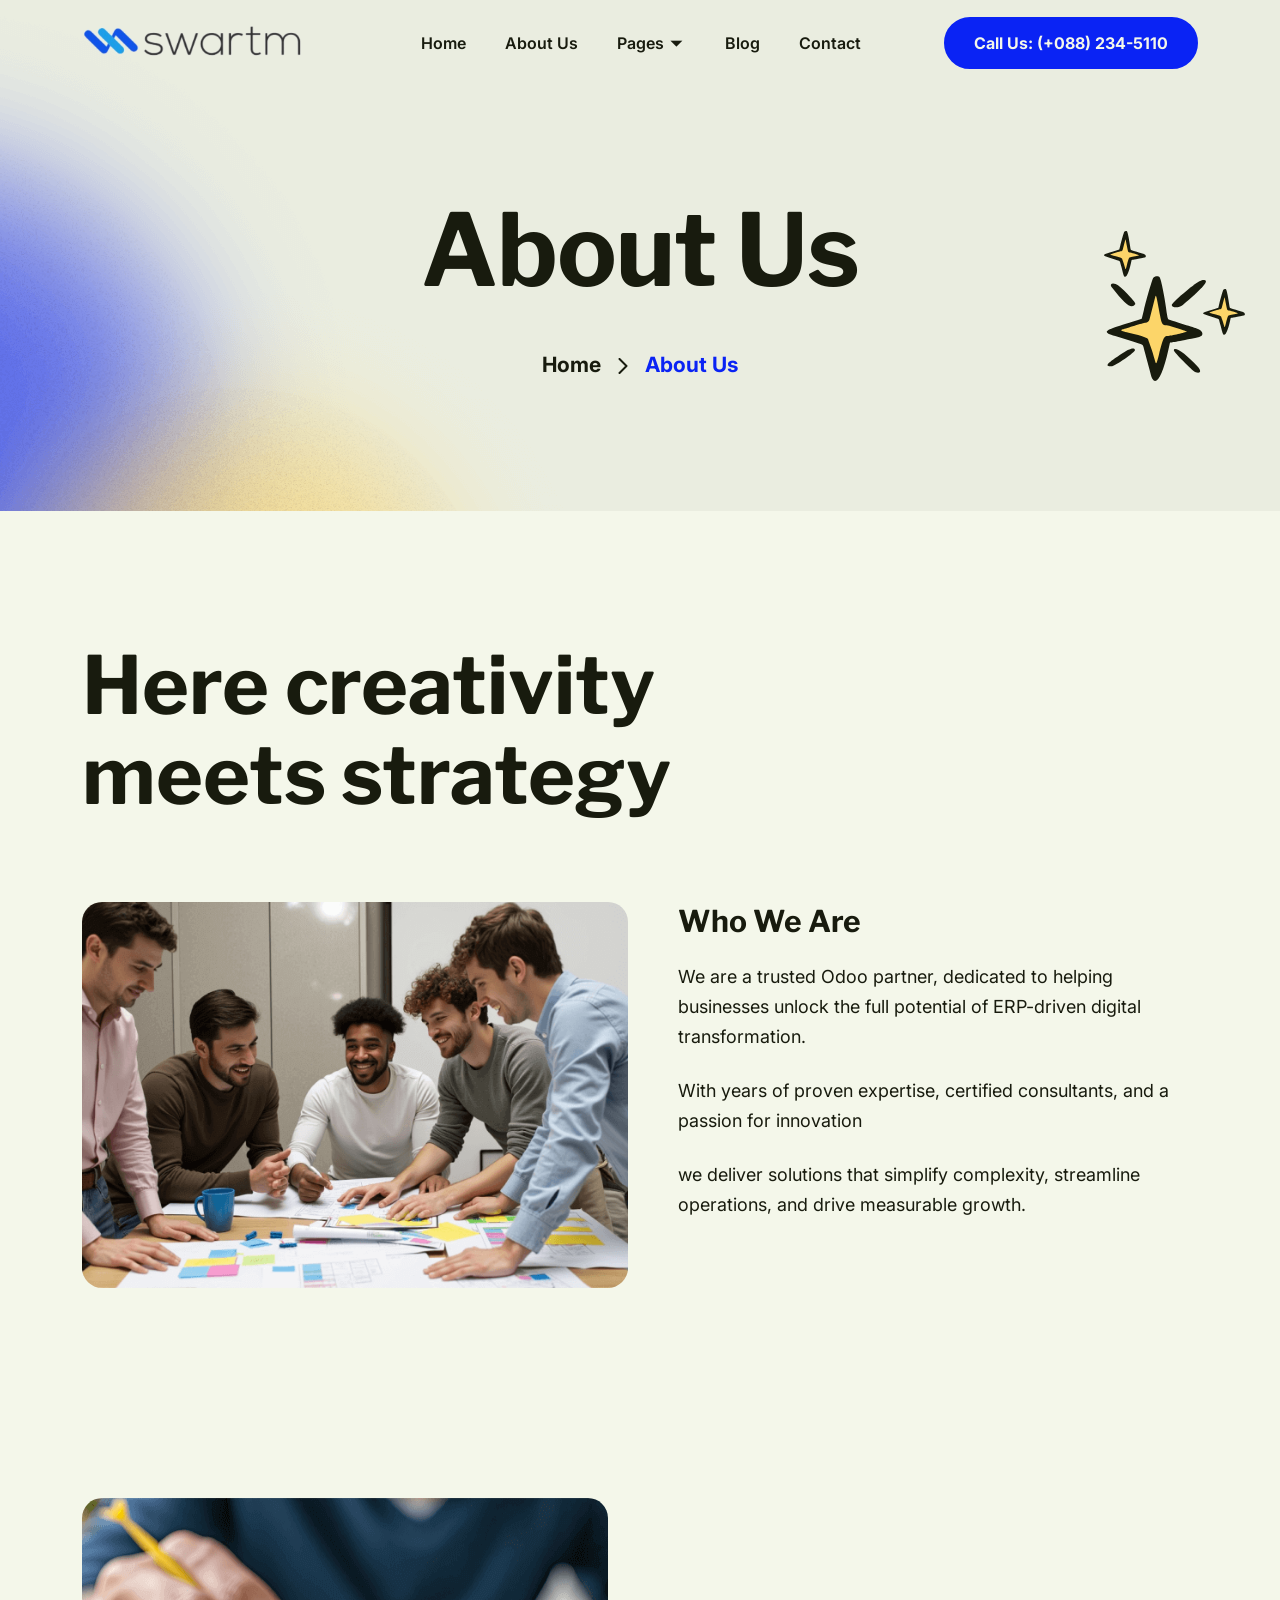
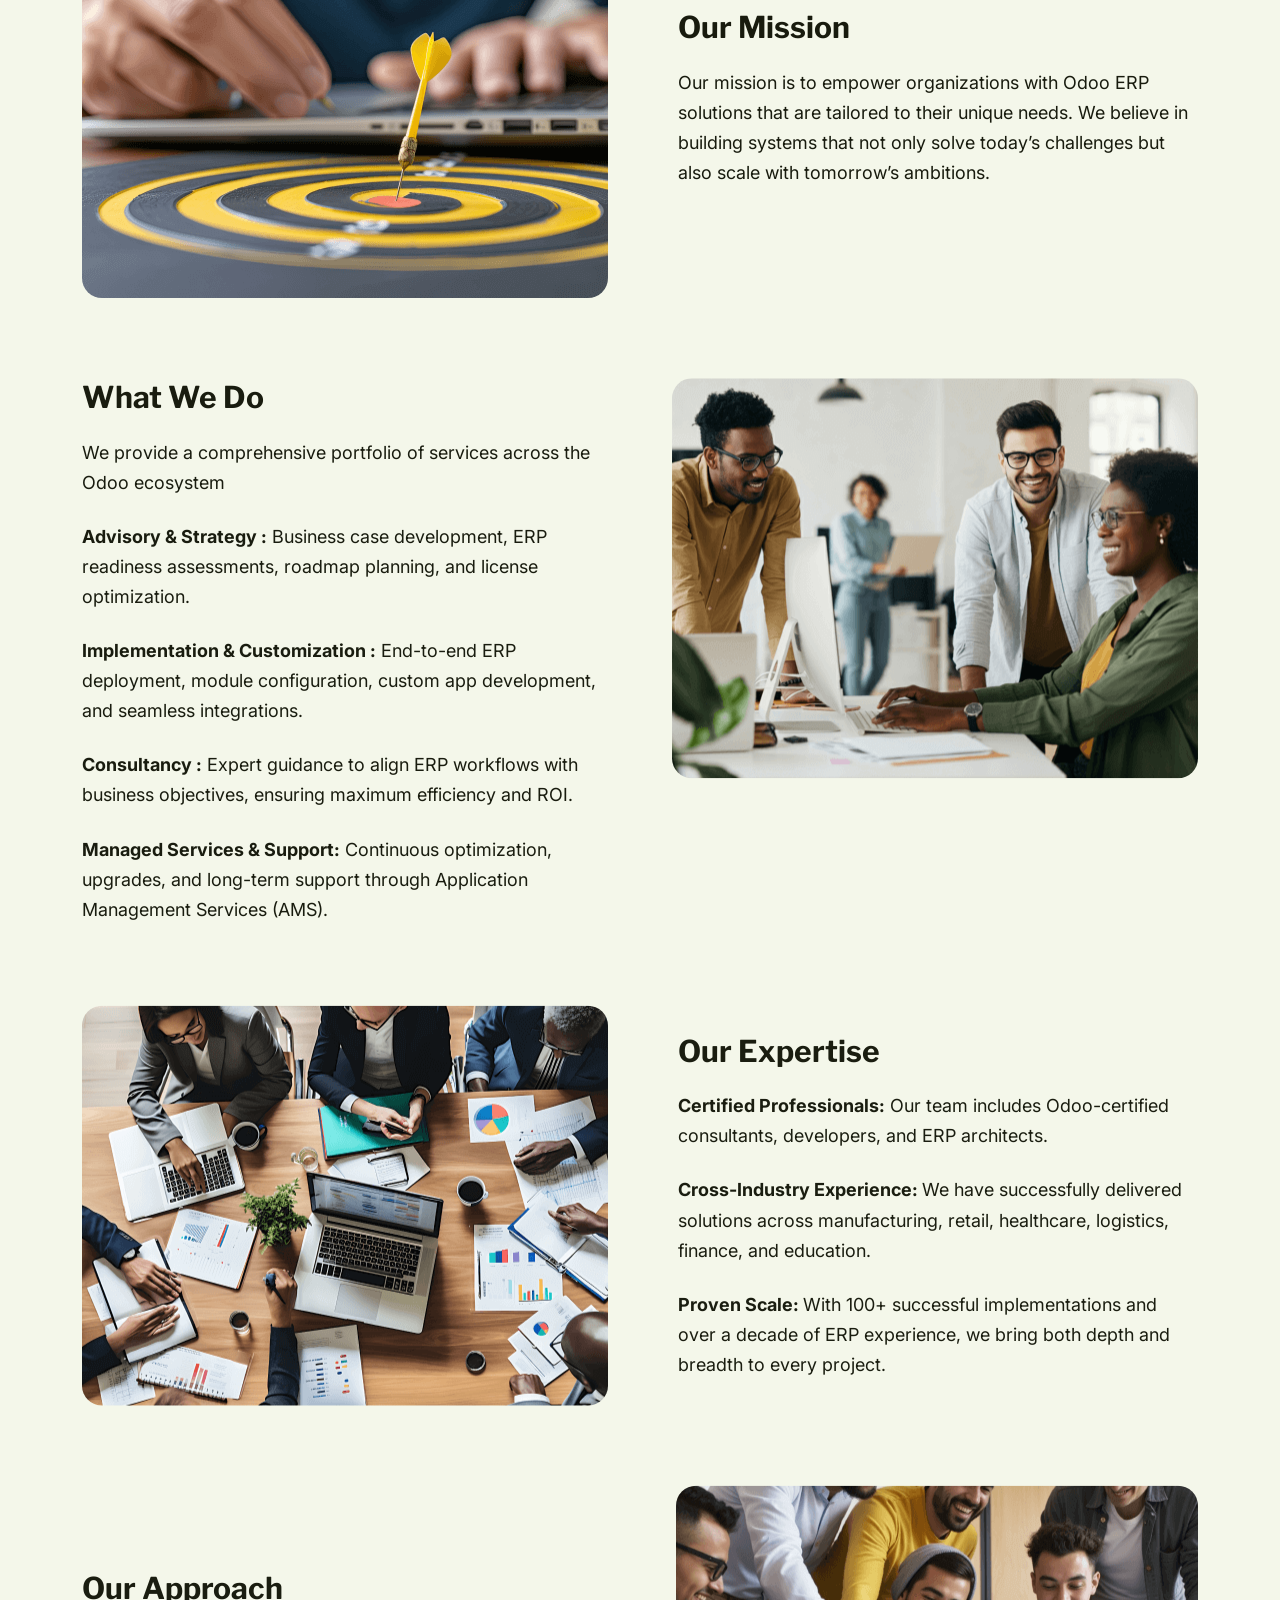
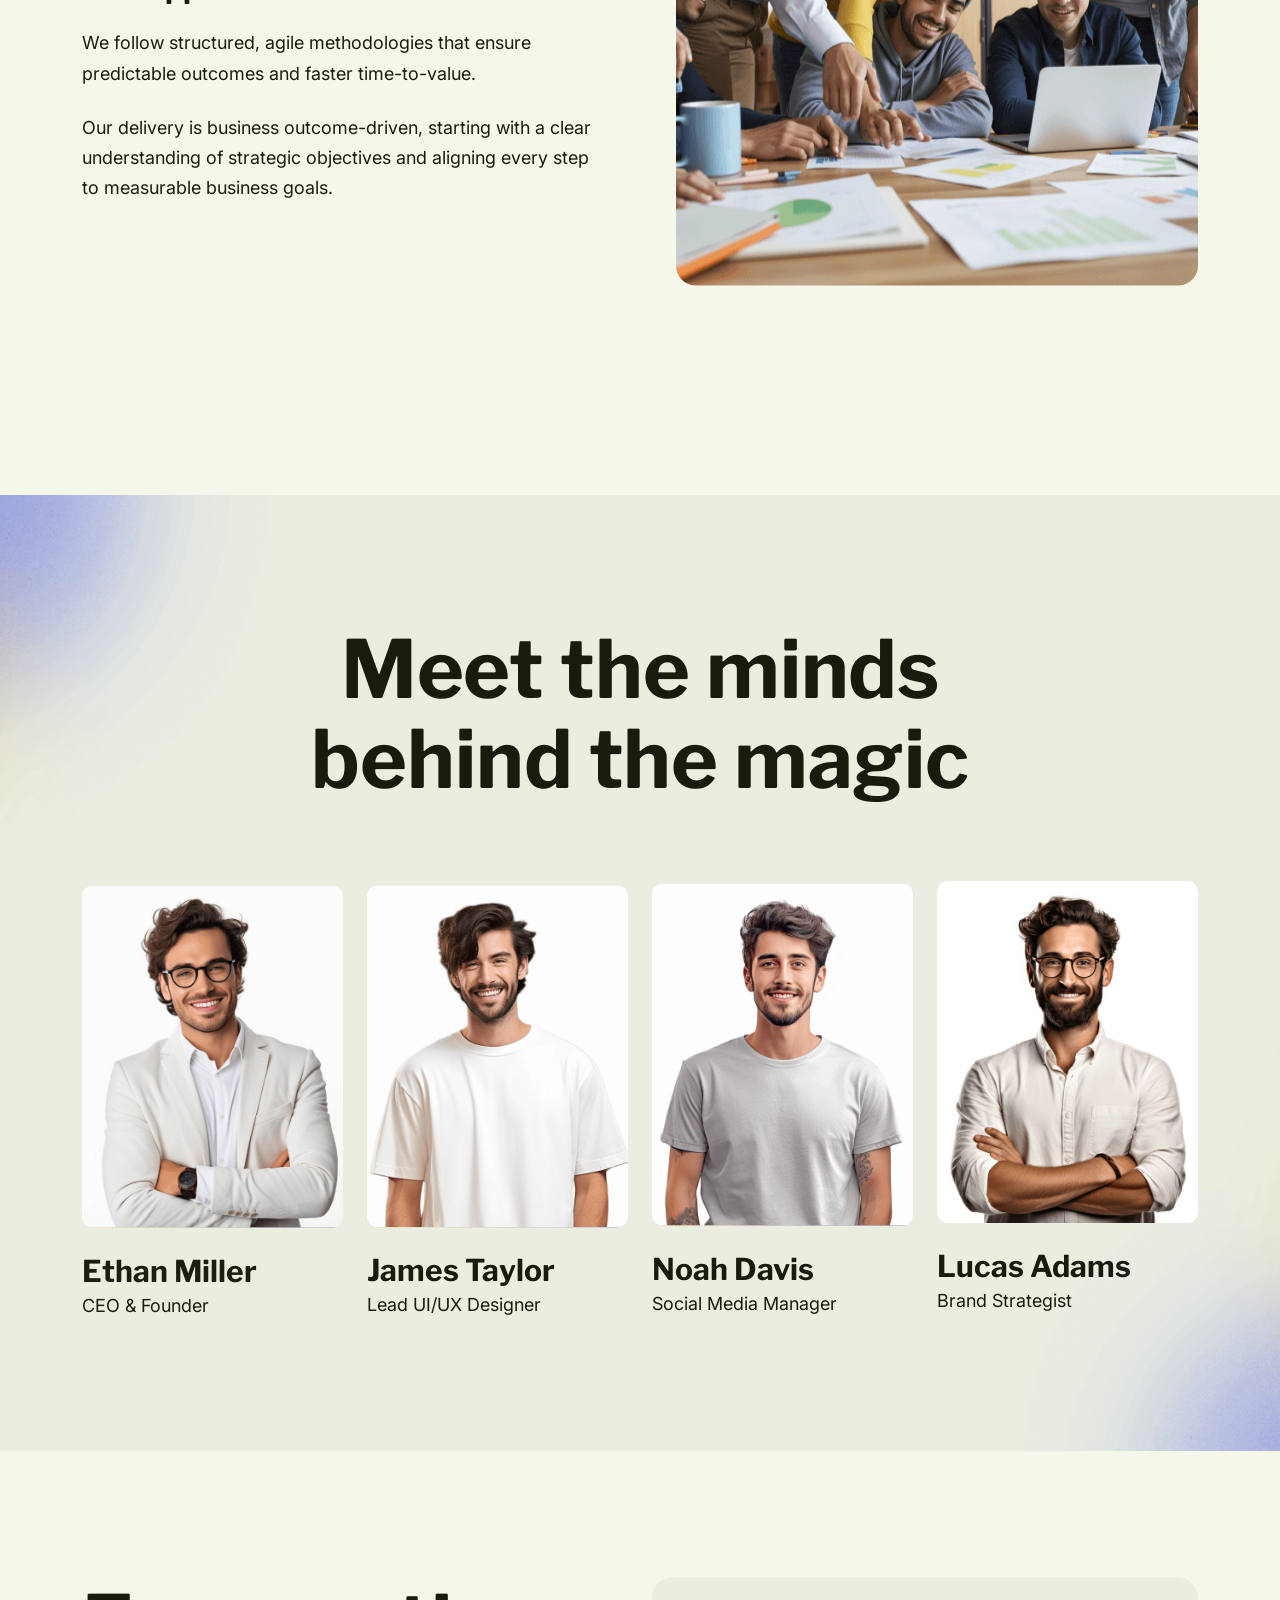
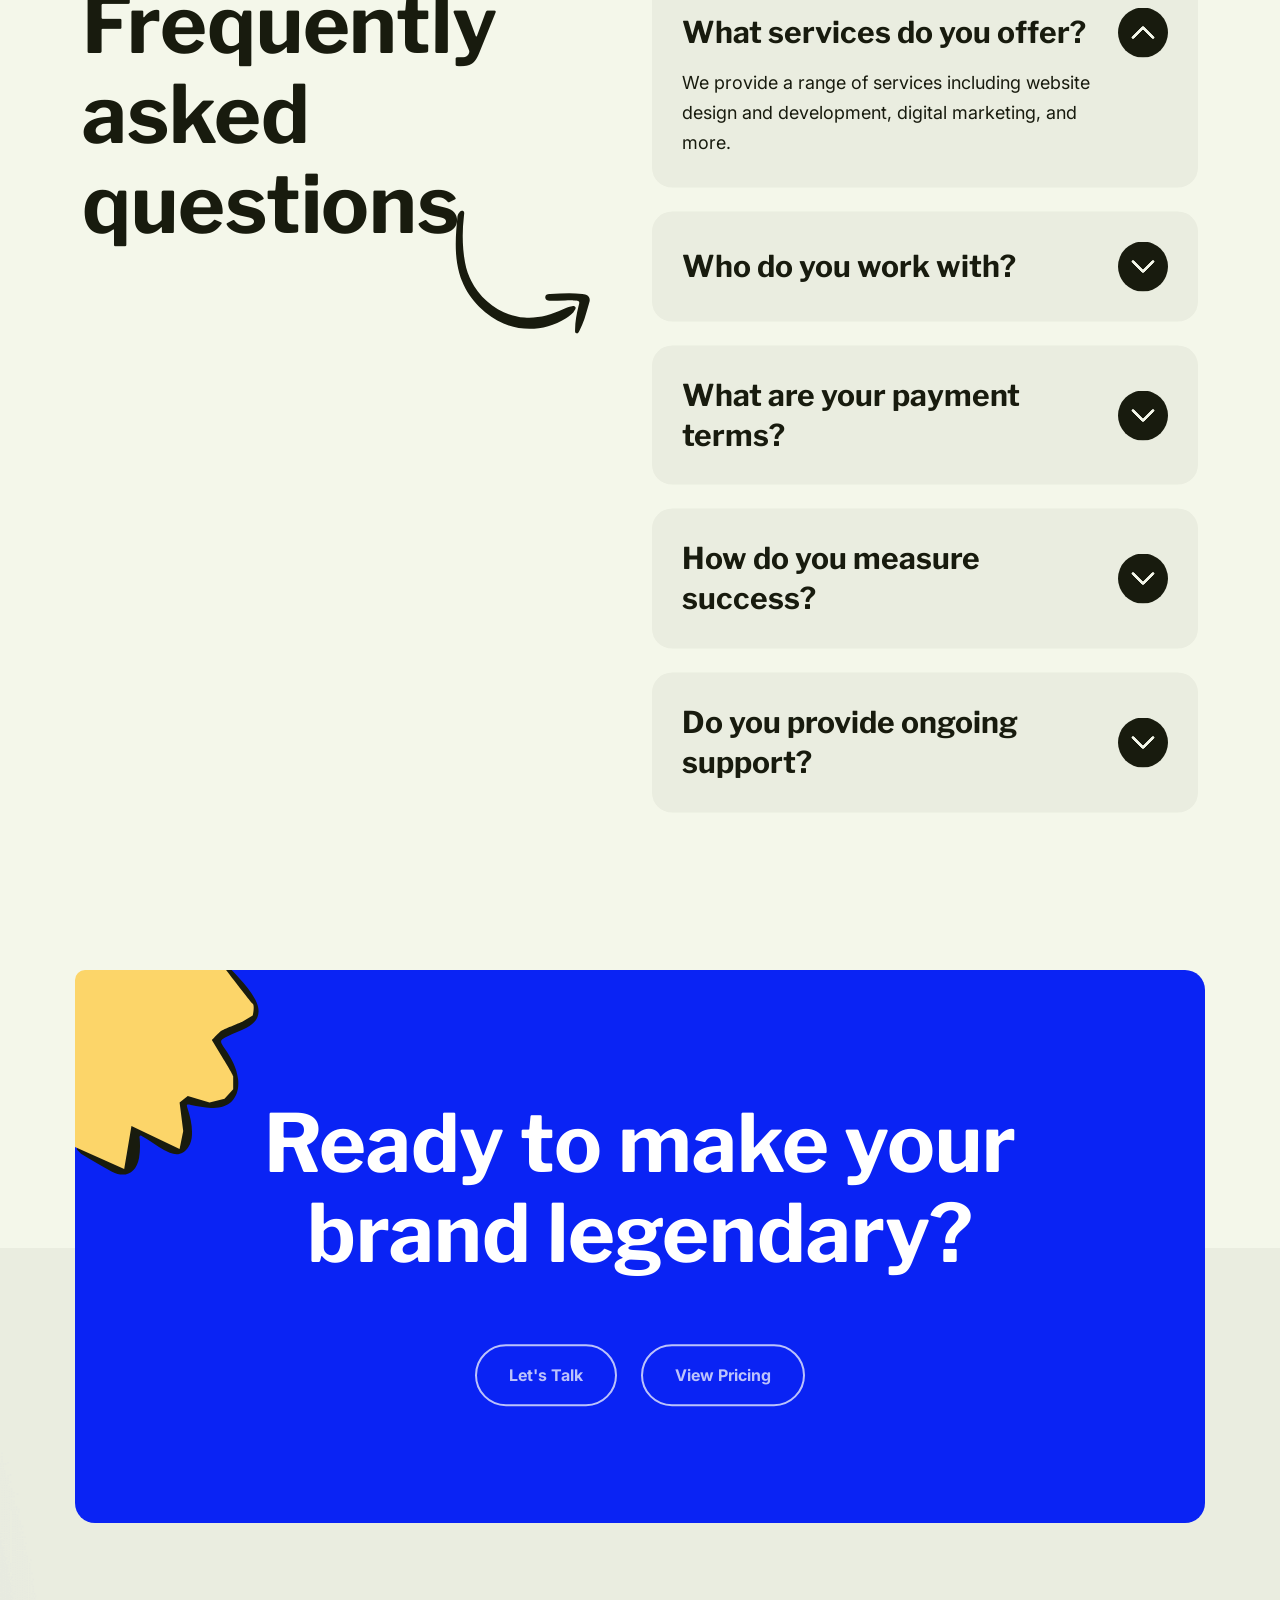
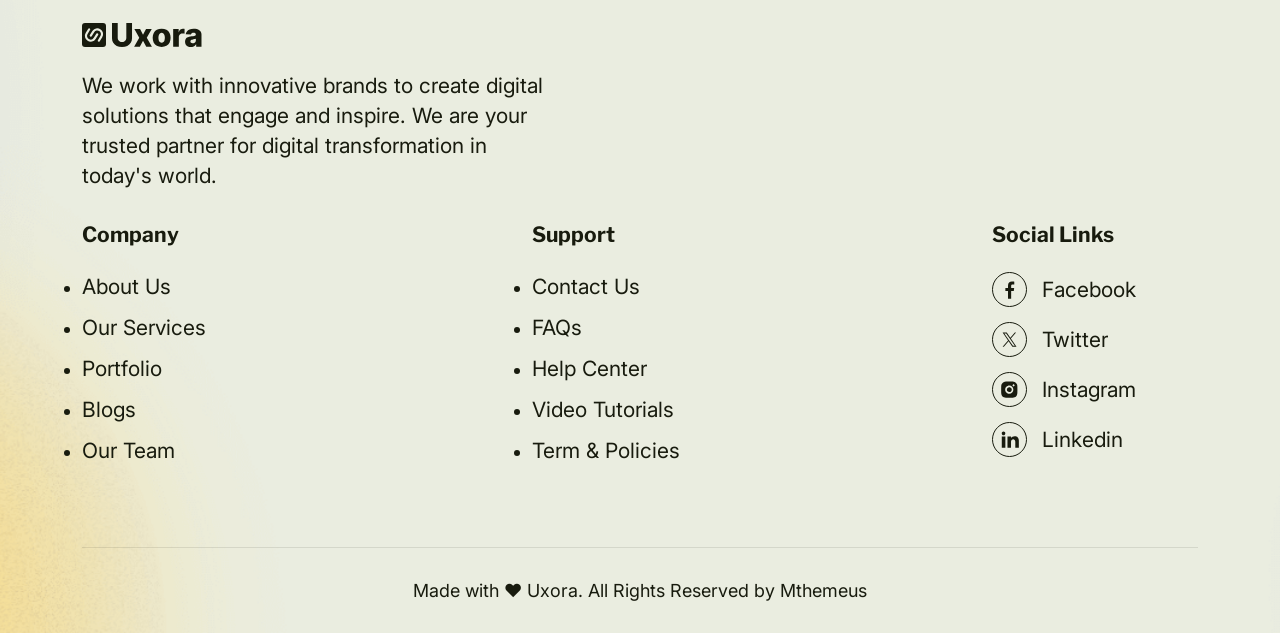
==== about-us.html @ de09c747 "first commit" ====
<!DOCTYPE html>
<html lang="en">

<head>
  <meta charset="UTF-8">
  <meta http-equiv="X-UA-Compatible" content="IE=edge">
  <meta name="viewport" content="width=device-width, initial-scale=1.0">
  <title>Uxora - IT Solution & Technology Temaptle</title>

  <link rel="shortcut icon" href="assets/images/favicon.ico" type="image/x-icon">
  <link rel="icon" href="assets/images/favicon.ico" type="image/x-icon">
  <!--- End favicon-->

  <link href="https://fonts.googleapis.com/css2?family=Libre+Franklin:ital,wght@0,100..900;1,100..900&display=swap"
    rel="stylesheet">
  <link
    href="https://fonts.googleapis.com/css2?family=Inter:ital,opsz,wght@0,14..32,100..900;1,14..32,100..900&display=swap"
    rel="stylesheet">

  <!-- End google font  -->

  <link rel="stylesheet" href="assets/css/bootstrap.min.css">
  <link rel="stylesheet" href="assets/css/slick.css">
  <link rel="stylesheet" href="assets/css/remixicon.css">

  <!-- Code Editor  -->

  <link rel="stylesheet" href="assets/css/main.css">
  <link rel="stylesheet" href="assets/css/app.min.css">
</head>

<body>

  <div class="preloader">
    <div class="preloader-inner">
      <span></span>
      <span></span>
      <span></span>
      <span></span>
    </div>
  </div>
  <!-- End preloader -->


  <div class="progress-bar-container">
    <div class="progress-bar"></div>
  </div>

  <!-- progress circle -->
  <div class="paginacontainer">
    <div class="progress-wrap">
      <svg class="progress-circle svg-content" width="100%" height="100%" viewBox="-1 -1 102 102">
        <path d="M50,1 a49,49 0 0,1 0,98 a49,49 0 0,1 0,-98" />
      </svg>
      <div class="top-arrow">
        <svg width="12" height="20" viewBox="0 0 9 16" fill="none" xmlns="http://www.w3.org/2000/svg">
          <path d="M0.999999 1L8 8L1 15" stroke="#142D6F" stroke-width="2" stroke-linecap="round"
            stroke-linejoin="round" />
        </svg>
      </div>
    </div>
  </div>
  <!-- End All Js -->



  <!-- Mobile Menu -->
  <div class="uxora-menu-wrapper">
    <div class="uxora-menu-area text-center">
      <div class="uxora-menu-mobile-top">
        <div class="mobile-logo">
          <a href="index.html">
            <img src="assets/images/logo/logo-dark.svg" alt="logo">
          </a>
        </div>
        <button class="uxora-menu-toggle mobile">
          <i class="ri-close-line"></i>
        </button>
      </div>
      <div class="uxora-mobile-menu">
        <ul>
          <li><a href="index.html">Home</a></li>
          <li><a href="about-us.html">About Us</a></li>
          <li class="menu-item-has-children">
            <a href="#">Pages</a>
            <ul class="sub-menu">
              <li><a href="service.html">Service</a></li>
              <li><a href="portfolio.html">Portfolio</a></li>
              <li><a href="team.html">Team</a></li>
              <li><a href="faq.html">Faq</a></li>
              <li><a href="pricing.html">Pricing</a></li>
            </ul>
          </li>
          <li><a href="blog.html">Blog</a></li>
          <li><a href="contact-us.html">Contact</a></li>
        </ul>
      </div>
      <div class="uxora-mobile-menu-btn">
        <a class="uxora-default-btn sm-size" href="contact-us.html">Get in Touch</a>
        <a class="uxora-default-btn sm-size" href="contact-us.html">Contact Us</a>
      </div>
    </div>
  </div>
  <!-- End mobile menu -->




  <header class="site-header uxora-header-section" id="sticky-menu">
    <div class="container">
      <div class="row gx-3 align-items-center justify-content-between">
        <div class="col-8 col-sm-auto ">
          <div class="header-logo">
            <a href="index.html">
              <img src="assets/images/logo/swartm.png" width='220' alt="logo">
            </a>
          </div>
        </div>
        <div class="col">
          <div class="uxora-main-menu-item">
            <nav class="main-menu menu-style1 d-none d-lg-block menu-left">
              <ul>
                <li><a href="index.html">Home</a></li>
                <li><a href="about-us.html">About Us</a></li>
                <li class="menu-item-has-children">
                  <a href="#">Pages</a>
                  <ul class="sub-menu">
                    <li><a href="service.html">Service</a></li>
                    <li><a href="portfolio.html">Portfolio</a></li>
                    <li><a href="team.html">Team</a></li>
                    <li><a href="faq.html">Faq</a></li>
                    <li><a href="pricing.html">Pricing</a></li>
                  </ul>
                </li>
                <li><a href="blog.html">Blog</a></li>
                <li><a href="contact-us.html">Contact</a></li>
              </ul>
            </nav>
          </div>
        </div>
        <div class="col-auto d-flex align-items-center">
          <a class="uxora-default-btn uxora-header-btn" href="tel:+088">Call Us: (+088) 234-5110</a>
          <div class="uxora-header-menu">
            <nav class="navbar site-navbar justify-content-between">
              <!-- Brand Logo-->
              <!-- mobile menu trigger -->
              <button class="uxora-menu-toggle d-inline-block d-lg-none">
                <span></span>
              </button>
              <!--/.Mobile Menu Hamburger Ends-->
            </nav>
          </div>
        </div>
      </div>
    </div>

  </header>



  <!-- End mobile menu -->

  <div class="breadcrumb-wrapper" style="background-image: url(assets/images/breadcrumbs/b1.png);">
    <div class="container">

      <div class="breadcrumb-content">
        <h1 class="breadcrumb-title">About Us</h1>
        <div class="breadcrumb-menu-wrapper">
          <div class="breadcrumb-menu-wrap">
            <div class="breadcrumb-menu">
              <ul>
                <li><a href="index.html">Home</a></li>
                <li><img src="assets/images/about/right-arrow.svg" alt="right-arrow"></li>
                <li aria-current="page">About Us</li>
              </ul>
            </div>
          </div>
        </div>
        <div class="uxora-breadcrumbs-shape">
          <img src="assets/images/testimonial/shape1.svg" alt="">
        </div>
      </div>

    </div>
  </div>
  <!-- End breadcrumb -->

  <div class="uxora-section-padding">
    <div class="container"
      data-anime="onview: -100; targets: >*; translateY: [48, 0]; opacity: [0, 1]; easing: spring(1, 80, 10, 0); duration: 450; delay: anime.stagger(100, {start: 200});">
      <div class="uxora-section-title max-680">
        <h2>Here creativity meets strategy</h2>
      </div>
      <div class="row">
        <div class="col-lg-6">
          <div class="uxora-about-thumb">
            <img src="assets/images/about/thumb-2.png" alt="">
          </div>
        </div>
        <div class="col-lg-6">
          <div class="uxora-default-content pl-128">
            <h3>Who We Are</h3>
            <p>We are a trusted Odoo partner, dedicated to helping businesses unlock the full potential of ERP-driven
              digital transformation.</p>
            <p> With years of proven expertise, certified consultants, and a passion for innovation</p>
            <p> we deliver solutions that simplify complexity, streamline operations, and drive measurable growth.</p>
          </div>
        </div>
      </div>
    </div>
  </div>
  <div class="uxora-section-padding pt-0">
    <div class="container"
      data-anime="onview: -100; targets: >*; translateY: [48, 0]; opacity: [0, 1]; easing: spring(1, 80, 10, 0); duration: 450; delay: anime.stagger(100, {start: 400});">
      <div class="uxora-section-title center max-width-700 position-relative">
        <h2></h2>
        <div class="uxora-about-shape2">
          <img src="assets/images/about/shape.svg" alt="">
        </div>
      </div>
      <div class="pb-80">
        <div class="border-r">
          <div class="uxora-about-number">
            <h3>1</h3>
          </div>
        </div>
        <div class="row">
          <div class="border-r2"></div>
          <div class="col-lg-6">
            <div class="uxora-about-thumb">
              <img src="assets/images/about/thumb-4.png" alt="">
            </div>
          </div>
          <div class="col-lg-6 d-flex align-items-center">
            <div class="uxora-default-content pl-128">
              <h3>Our Mission</h3>
              <p>
                Our mission is to empower organizations with Odoo ERP solutions that are tailored to their unique needs.
                We believe in building systems that not only solve today’s challenges but also scale with tomorrow’s
                ambitions.</p>
            </div>
          </div>
        </div>
      </div>
      <div class="pb-80">
        <div class="border-r">
          <div class="uxora-about-number">
            <h3>2</h3>
          </div>
        </div>
        <div class="row">
          <div class="border-r2"></div>
          <div class="col-lg-6 order-lg-2">
            <div class="uxora-about-thumb thumb2">
              <img src="assets/images/about/thumb-7.png" alt="">
            </div>
          </div>
          <div class="col-lg-6 d-flex align-items-center">
            <div class="uxora-default-content pr-128">
              <h3>What We Do</h3>
              <p>We provide a comprehensive portfolio of services across the Odoo ecosystem</p>
              <p><span style="font-weight: bold;">Advisory & Strategy :</span> Business case development, ERP readiness
                assessments, roadmap planning, and license optimization.</p>
              <p><span style="font-weight: bold;">Implementation & Customization :</span> End-to-end ERP deployment,
                module configuration, custom app development, and seamless integrations.</p>
              <p><span style="font-weight: bold;">Consultancy :</span> Expert guidance to align ERP workflows with
                business objectives, ensuring maximum efficiency and ROI.</p>
              <p><span style="font-weight: bold;">Managed Services & Support:</span> Continuous optimization, upgrades,
                and long-term support through Application Management Services (AMS).</p>
            </div>
          </div>
        </div>
      </div>
      <div class="pb-80">
        <div class="border-r">
          <div class="uxora-about-number">
            <h3>3</h3>
          </div>
        </div>
        <div class="row">
          <div class="border-r2"></div>
          <div class="col-lg-6">
            <div class="uxora-about-thumb">
              <img src="assets/images/about/thumb-6.png" alt="">
            </div>
          </div>
          <div class="col-lg-6 d-flex align-items-center">
            <div class="uxora-default-content pl-128">
              <h3>Our Expertise</h3>
              <p><span style="font-weight: bold;">Certified Professionals:</span> Our team includes Odoo-certified
                consultants, developers, and ERP architects.</p>
              <p><span style="font-weight: bold;">Cross-Industry Experience: </span> We have successfully delivered
                solutions across manufacturing, retail, healthcare, logistics, finance, and education.</p>
              <p><span style="font-weight: bold;">Proven Scale: </span> With 100+ successful implementations and over a decade of ERP experience, we bring both depth and breadth to every project.</p>
            </div>
          </div>
        </div>
      </div>
      <div class="pb-80">
        <div class="border-r">
          <div class="uxora-about-number">
            <h3>4</h3>
          </div>
        </div>
        <div class="row">
          <div class="border-r2"></div>
          <div class="col-lg-6 order-lg-2">
            <div class="uxora-about-thumb thumb2">
              <img src="assets/images/about/thumb-8.png" alt="">
            </div>
          </div>
          <div class="col-lg-6 d-flex align-items-center">
            <div class="uxora-default-content pr-128">
              <h3>Our Approach</h3>
              <p>We follow structured, agile methodologies that ensure predictable outcomes and faster time-to-value.</p>
              <p>Our delivery is business outcome-driven, starting with a clear understanding of strategic objectives and aligning every step to measurable business goals.</p>
            </div>
          </div>
        </div>
      </div>
     
    </div>
  </div>
  <!-- end content -->

  <section class="uxora-section-padding pb-24 section" style="background-image: url(assets/images/team/team1.png);">
    <div class="container">
      <div class="uxora-section-title center max-width-750"
        data-anime="onview: -100; targets: >*; translateY: [48, 0]; opacity: [0, 1]; easing: spring(1, 80, 10, 0); duration: 450; delay: anime.stagger(100, {start: 200});">
        <h2>Meet the minds behind the magic</h2>
      </div>
      <div class="row"
        data-anime="onview: -100; targets: >*; translateY: [48, 0]; opacity: [0, 1]; easing: spring(1, 80, 10, 0); duration: 450; delay: anime.stagger(100, {start: 400});">
        <div class="col-xl-3 col-lg-6 col-md-6">
          <div class="uxora-team-wrap">
            <div class="uxora-team-thumb">
              <img src="assets/images/team/team-1.png" alt="">
              <div class="uxora-social-wrap2 uxora-team-social">
                <ul>
                  <li>
                    <a href="https://www.facebook.com">
                      <svg width="10" height="18" viewBox="0 0 9 17" fill="none" xmlns="http://www.w3.org/2000/svg">
                        <path
                          d="M2.61987 16.7464V9.37041H0.137695V6.49583H2.61987V4.37591C2.61987 1.91577 4.12245 0.576172 6.31707 0.576172C7.36832 0.576172 8.27181 0.654439 8.53511 0.689422V3.26042L7.01302 3.26111C5.81946 3.26111 5.58836 3.82827 5.58836 4.66054V6.49583H8.43488L8.06426 9.37041H5.58836V16.7464H2.61987Z"
                          fill="#181B0E" />
                      </svg>
                    </a>
                  </li>
                  <li>
                    <a href="https://www.twitter.com">
                      <svg width="18" height="18" viewBox="0 0 16 16" fill="none" xmlns="http://www.w3.org/2000/svg">
                        <path
                          d="M9.47743 6.98936L14.9996 0.570312H13.691L8.89613 6.14388L5.06647 0.570312H0.649414L6.44061 8.99854L0.649414 15.7299H1.95806L7.02158 9.84402L11.066 15.7299H15.483L9.47711 6.98936H9.47743ZM7.68506 9.0728L7.09829 8.23353L2.42958 1.55544H4.43959L8.20729 6.94488L8.79406 7.78414L13.6916 14.7896H11.6816L7.68506 9.07312V9.0728Z"
                          fill="#181B0E" />
                      </svg>
                    </a>
                  </li>
                  <li>
                    <a href="https://www.instagram.com">
                      <svg width="18" height="18" viewBox="0 0 18 18" fill="none" xmlns="http://www.w3.org/2000/svg">
                        <path
                          d="M9.65632 0.561604C10.2832 0.559198 10.91 0.565498 11.5367 0.580502L11.7034 0.586515C11.8958 0.593387 12.0856 0.601977 12.315 0.612286C13.229 0.655236 13.8526 0.799551 14.3998 1.01173C14.9667 1.22992 15.4444 1.52542 15.922 2.00303C16.3587 2.4322 16.6967 2.95134 16.9124 3.52434C17.1246 4.07154 17.2689 4.69604 17.3119 5.61003C17.3222 5.83853 17.3308 6.02923 17.3376 6.22165L17.3428 6.3883C17.358 7.01468 17.3646 7.64125 17.3625 8.26782L17.3634 8.90865V10.034C17.3655 10.6608 17.3589 11.2877 17.3436 11.9143L17.3385 12.081C17.3316 12.2734 17.323 12.4632 17.3127 12.6926C17.2698 13.6066 17.1237 14.2302 16.9124 14.7774C16.6974 15.351 16.3593 15.8706 15.922 16.2996C15.4924 16.7363 14.973 17.0742 14.3998 17.29C13.8526 17.5022 13.229 17.6465 12.315 17.6895C12.0856 17.6998 11.8958 17.7084 11.7034 17.7153L11.5367 17.7204C10.91 17.7357 10.2832 17.7423 9.65632 17.7402L9.0155 17.741H7.89105C7.26419 17.7431 6.63734 17.7366 6.01067 17.7213L5.84402 17.7161C5.6401 17.7087 5.43622 17.7001 5.2324 17.6903C4.31841 17.6474 3.69476 17.5014 3.14671 17.29C2.57348 17.0747 2.05425 16.7367 1.6254 16.2996C1.1882 15.8703 0.8499 15.3509 0.634095 14.7774C0.421919 14.2302 0.277604 13.6066 0.234654 12.6926C0.225087 12.4888 0.216497 12.2849 0.208883 12.081L0.204588 11.9143C0.188751 11.2877 0.181592 10.6608 0.183113 10.034V8.26782C0.180715 7.64126 0.187015 7.01469 0.202011 6.3883L0.208024 6.22165C0.214896 6.02923 0.223487 5.83853 0.233795 5.61003C0.276745 4.69518 0.42106 4.0724 0.633236 3.52434C0.849169 2.95106 1.18813 2.43206 1.62626 2.00389C2.05481 1.56644 2.57372 1.22783 3.14671 1.01173C3.69476 0.799551 4.31755 0.655236 5.2324 0.612286L5.84402 0.586515L6.01067 0.58222C6.63704 0.566391 7.26361 0.559232 7.89019 0.560745L9.65632 0.561604ZM8.77326 4.85668C8.20416 4.84863 7.63915 4.95376 7.11104 5.16598C6.58294 5.37819 6.10228 5.69325 5.69699 6.09284C5.29171 6.49244 4.96988 6.96859 4.75022 7.49365C4.53056 8.0187 4.41744 8.58217 4.41744 9.15132C4.41744 9.72047 4.53056 10.2839 4.75022 10.809C4.96988 11.334 5.29171 11.8102 5.69699 12.2098C6.10228 12.6094 6.58294 12.9244 7.11104 13.1367C7.63915 13.3489 8.20416 13.454 8.77326 13.446C9.91238 13.446 11.0048 12.9934 11.8103 12.188C12.6158 11.3825 13.0683 10.29 13.0683 9.15089C13.0683 8.01176 12.6158 6.9193 11.8103 6.11381C11.0048 5.30833 9.91238 4.85668 8.77326 4.85668ZM8.77326 6.5747C9.11558 6.5684 9.45573 6.63037 9.77383 6.75699C10.0919 6.88362 10.3816 7.07237 10.626 7.31221C10.8703 7.55205 11.0644 7.83817 11.1969 8.15387C11.3294 8.46956 11.3977 8.8085 11.3978 9.15088C11.3978 9.49326 11.3297 9.83222 11.1972 10.148C11.0648 10.4637 10.8708 10.7499 10.6266 10.9898C10.3823 11.2297 10.0927 11.4186 9.77463 11.5453C9.45657 11.672 9.11644 11.7341 8.77411 11.7279C8.09064 11.7279 7.43516 11.4564 6.95187 10.9731C6.46858 10.4898 6.19707 9.83436 6.19707 9.15089C6.19707 8.46741 6.46858 7.81193 6.95187 7.32864C7.43516 6.84535 8.09064 6.57384 8.77411 6.57384L8.77326 6.5747ZM13.2831 3.56815C13.006 3.57925 12.7439 3.69714 12.5517 3.89713C12.3596 4.09713 12.2523 4.36372 12.2523 4.64106C12.2523 4.91841 12.3596 5.185 12.5517 5.38499C12.7439 5.58499 13.006 5.70288 13.2831 5.71397C13.5679 5.71397 13.841 5.60084 14.0423 5.39947C14.2437 5.1981 14.3568 4.92498 14.3568 4.6402C14.3568 4.35542 14.2437 4.08231 14.0423 3.88094C13.841 3.67956 13.5679 3.56644 13.2831 3.56644V3.56815Z"
                          fill="#181B0E" />
                      </svg>
                    </a>
                  </li>
                  <li>
                    <a href="https://www.linkedin.com/">
                      <svg width="18" height="18" viewBox="0 0 18 17" fill="none" xmlns="http://www.w3.org/2000/svg">
                        <path
                          d="M4.31682 2.35804C4.31658 2.83452 4.12707 3.2914 3.78997 3.62816C3.45288 3.96492 2.99581 4.15397 2.51933 4.15373C2.04284 4.15349 1.58597 3.96398 1.24921 3.62689C0.912449 3.28979 0.723395 2.83273 0.723633 2.35624C0.723871 1.87976 0.913383 1.42288 1.25048 1.08612C1.58757 0.749364 2.04464 0.560309 2.52112 0.560547C2.99761 0.560785 3.45448 0.750297 3.79124 1.08739C4.128 1.42449 4.31706 1.88155 4.31682 2.35804ZM4.37072 5.48411H0.777531V16.7308H4.37072V5.48411ZM10.0479 5.48411H6.47273V16.7308H10.012V10.829C10.012 7.54121 14.2969 7.23579 14.2969 10.829V16.7308H17.8452V9.60729C17.8452 4.0648 11.5032 4.27141 10.012 6.99325L10.0479 5.48411Z"
                          fill="#181B0E" />
                      </svg>
                    </a>
                  </li>
                </ul>
              </div>
            </div>
            <div class="uxora-team-content">
              <h3>Ethan Miller</h3>
              <p>CEO & Founder</p>
            </div>
          </div>
        </div>
        <div class="col-xl-3 col-lg-6 col-md-6">
          <div class="uxora-team-wrap">
            <div class="uxora-team-thumb">
              <img src="assets/images/team/team-2.png" alt="">
              <div class="uxora-social-wrap2 uxora-team-social">
                <ul>
                  <li>
                    <a href="https://www.facebook.com">
                      <svg width="10" height="18" viewBox="0 0 9 17" fill="none" xmlns="http://www.w3.org/2000/svg">
                        <path
                          d="M2.61987 16.7464V9.37041H0.137695V6.49583H2.61987V4.37591C2.61987 1.91577 4.12245 0.576172 6.31707 0.576172C7.36832 0.576172 8.27181 0.654439 8.53511 0.689422V3.26042L7.01302 3.26111C5.81946 3.26111 5.58836 3.82827 5.58836 4.66054V6.49583H8.43488L8.06426 9.37041H5.58836V16.7464H2.61987Z"
                          fill="#181B0E" />
                      </svg>
                    </a>
                  </li>
                  <li>
                    <a href="https://www.twitter.com">
                      <svg width="18" height="18" viewBox="0 0 16 16" fill="none" xmlns="http://www.w3.org/2000/svg">
                        <path
                          d="M9.47743 6.98936L14.9996 0.570312H13.691L8.89613 6.14388L5.06647 0.570312H0.649414L6.44061 8.99854L0.649414 15.7299H1.95806L7.02158 9.84402L11.066 15.7299H15.483L9.47711 6.98936H9.47743ZM7.68506 9.0728L7.09829 8.23353L2.42958 1.55544H4.43959L8.20729 6.94488L8.79406 7.78414L13.6916 14.7896H11.6816L7.68506 9.07312V9.0728Z"
                          fill="#181B0E" />
                      </svg>
                    </a>
                  </li>
                  <li>
                    <a href="https://www.instagram.com">
                      <svg width="18" height="18" viewBox="0 0 18 18" fill="none" xmlns="http://www.w3.org/2000/svg">
                        <path
                          d="M9.65632 0.561604C10.2832 0.559198 10.91 0.565498 11.5367 0.580502L11.7034 0.586515C11.8958 0.593387 12.0856 0.601977 12.315 0.612286C13.229 0.655236 13.8526 0.799551 14.3998 1.01173C14.9667 1.22992 15.4444 1.52542 15.922 2.00303C16.3587 2.4322 16.6967 2.95134 16.9124 3.52434C17.1246 4.07154 17.2689 4.69604 17.3119 5.61003C17.3222 5.83853 17.3308 6.02923 17.3376 6.22165L17.3428 6.3883C17.358 7.01468 17.3646 7.64125 17.3625 8.26782L17.3634 8.90865V10.034C17.3655 10.6608 17.3589 11.2877 17.3436 11.9143L17.3385 12.081C17.3316 12.2734 17.323 12.4632 17.3127 12.6926C17.2698 13.6066 17.1237 14.2302 16.9124 14.7774C16.6974 15.351 16.3593 15.8706 15.922 16.2996C15.4924 16.7363 14.973 17.0742 14.3998 17.29C13.8526 17.5022 13.229 17.6465 12.315 17.6895C12.0856 17.6998 11.8958 17.7084 11.7034 17.7153L11.5367 17.7204C10.91 17.7357 10.2832 17.7423 9.65632 17.7402L9.0155 17.741H7.89105C7.26419 17.7431 6.63734 17.7366 6.01067 17.7213L5.84402 17.7161C5.6401 17.7087 5.43622 17.7001 5.2324 17.6903C4.31841 17.6474 3.69476 17.5014 3.14671 17.29C2.57348 17.0747 2.05425 16.7367 1.6254 16.2996C1.1882 15.8703 0.8499 15.3509 0.634095 14.7774C0.421919 14.2302 0.277604 13.6066 0.234654 12.6926C0.225087 12.4888 0.216497 12.2849 0.208883 12.081L0.204588 11.9143C0.188751 11.2877 0.181592 10.6608 0.183113 10.034V8.26782C0.180715 7.64126 0.187015 7.01469 0.202011 6.3883L0.208024 6.22165C0.214896 6.02923 0.223487 5.83853 0.233795 5.61003C0.276745 4.69518 0.42106 4.0724 0.633236 3.52434C0.849169 2.95106 1.18813 2.43206 1.62626 2.00389C2.05481 1.56644 2.57372 1.22783 3.14671 1.01173C3.69476 0.799551 4.31755 0.655236 5.2324 0.612286L5.84402 0.586515L6.01067 0.58222C6.63704 0.566391 7.26361 0.559232 7.89019 0.560745L9.65632 0.561604ZM8.77326 4.85668C8.20416 4.84863 7.63915 4.95376 7.11104 5.16598C6.58294 5.37819 6.10228 5.69325 5.69699 6.09284C5.29171 6.49244 4.96988 6.96859 4.75022 7.49365C4.53056 8.0187 4.41744 8.58217 4.41744 9.15132C4.41744 9.72047 4.53056 10.2839 4.75022 10.809C4.96988 11.334 5.29171 11.8102 5.69699 12.2098C6.10228 12.6094 6.58294 12.9244 7.11104 13.1367C7.63915 13.3489 8.20416 13.454 8.77326 13.446C9.91238 13.446 11.0048 12.9934 11.8103 12.188C12.6158 11.3825 13.0683 10.29 13.0683 9.15089C13.0683 8.01176 12.6158 6.9193 11.8103 6.11381C11.0048 5.30833 9.91238 4.85668 8.77326 4.85668ZM8.77326 6.5747C9.11558 6.5684 9.45573 6.63037 9.77383 6.75699C10.0919 6.88362 10.3816 7.07237 10.626 7.31221C10.8703 7.55205 11.0644 7.83817 11.1969 8.15387C11.3294 8.46956 11.3977 8.8085 11.3978 9.15088C11.3978 9.49326 11.3297 9.83222 11.1972 10.148C11.0648 10.4637 10.8708 10.7499 10.6266 10.9898C10.3823 11.2297 10.0927 11.4186 9.77463 11.5453C9.45657 11.672 9.11644 11.7341 8.77411 11.7279C8.09064 11.7279 7.43516 11.4564 6.95187 10.9731C6.46858 10.4898 6.19707 9.83436 6.19707 9.15089C6.19707 8.46741 6.46858 7.81193 6.95187 7.32864C7.43516 6.84535 8.09064 6.57384 8.77411 6.57384L8.77326 6.5747ZM13.2831 3.56815C13.006 3.57925 12.7439 3.69714 12.5517 3.89713C12.3596 4.09713 12.2523 4.36372 12.2523 4.64106C12.2523 4.91841 12.3596 5.185 12.5517 5.38499C12.7439 5.58499 13.006 5.70288 13.2831 5.71397C13.5679 5.71397 13.841 5.60084 14.0423 5.39947C14.2437 5.1981 14.3568 4.92498 14.3568 4.6402C14.3568 4.35542 14.2437 4.08231 14.0423 3.88094C13.841 3.67956 13.5679 3.56644 13.2831 3.56644V3.56815Z"
                          fill="#181B0E" />
                      </svg>
                    </a>
                  </li>
                  <li>
                    <a href="https://www.linkedin.com/">
                      <svg width="18" height="18" viewBox="0 0 18 17" fill="none" xmlns="http://www.w3.org/2000/svg">
                        <path
                          d="M4.31682 2.35804C4.31658 2.83452 4.12707 3.2914 3.78997 3.62816C3.45288 3.96492 2.99581 4.15397 2.51933 4.15373C2.04284 4.15349 1.58597 3.96398 1.24921 3.62689C0.912449 3.28979 0.723395 2.83273 0.723633 2.35624C0.723871 1.87976 0.913383 1.42288 1.25048 1.08612C1.58757 0.749364 2.04464 0.560309 2.52112 0.560547C2.99761 0.560785 3.45448 0.750297 3.79124 1.08739C4.128 1.42449 4.31706 1.88155 4.31682 2.35804ZM4.37072 5.48411H0.777531V16.7308H4.37072V5.48411ZM10.0479 5.48411H6.47273V16.7308H10.012V10.829C10.012 7.54121 14.2969 7.23579 14.2969 10.829V16.7308H17.8452V9.60729C17.8452 4.0648 11.5032 4.27141 10.012 6.99325L10.0479 5.48411Z"
                          fill="#181B0E" />
                      </svg>
                    </a>
                  </li>
                </ul>
              </div>
            </div>
            <div class="uxora-team-content">
              <h3>James Taylor</h3>
              <p>Lead UI/UX Designer</p>
            </div>
          </div>
        </div>
        <div class="col-xl-3 col-lg-6 col-md-6">
          <div class="uxora-team-wrap">
            <div class="uxora-team-thumb">
              <img src="assets/images/team/team-3.png" alt="">
              <div class="uxora-social-wrap2 uxora-team-social">
                <ul>
                  <li>
                    <a href="https://www.facebook.com">
                      <svg width="10" height="18" viewBox="0 0 9 17" fill="none" xmlns="http://www.w3.org/2000/svg">
                        <path
                          d="M2.61987 16.7464V9.37041H0.137695V6.49583H2.61987V4.37591C2.61987 1.91577 4.12245 0.576172 6.31707 0.576172C7.36832 0.576172 8.27181 0.654439 8.53511 0.689422V3.26042L7.01302 3.26111C5.81946 3.26111 5.58836 3.82827 5.58836 4.66054V6.49583H8.43488L8.06426 9.37041H5.58836V16.7464H2.61987Z"
                          fill="#181B0E" />
                      </svg>
                    </a>
                  </li>
                  <li>
                    <a href="https://www.twitter.com">
                      <svg width="18" height="18" viewBox="0 0 16 16" fill="none" xmlns="http://www.w3.org/2000/svg">
                        <path
                          d="M9.47743 6.98936L14.9996 0.570312H13.691L8.89613 6.14388L5.06647 0.570312H0.649414L6.44061 8.99854L0.649414 15.7299H1.95806L7.02158 9.84402L11.066 15.7299H15.483L9.47711 6.98936H9.47743ZM7.68506 9.0728L7.09829 8.23353L2.42958 1.55544H4.43959L8.20729 6.94488L8.79406 7.78414L13.6916 14.7896H11.6816L7.68506 9.07312V9.0728Z"
                          fill="#181B0E" />
                      </svg>
                    </a>
                  </li>
                  <li>
                    <a href="https://www.instagram.com">
                      <svg width="18" height="18" viewBox="0 0 18 18" fill="none" xmlns="http://www.w3.org/2000/svg">
                        <path
                          d="M9.65632 0.561604C10.2832 0.559198 10.91 0.565498 11.5367 0.580502L11.7034 0.586515C11.8958 0.593387 12.0856 0.601977 12.315 0.612286C13.229 0.655236 13.8526 0.799551 14.3998 1.01173C14.9667 1.22992 15.4444 1.52542 15.922 2.00303C16.3587 2.4322 16.6967 2.95134 16.9124 3.52434C17.1246 4.07154 17.2689 4.69604 17.3119 5.61003C17.3222 5.83853 17.3308 6.02923 17.3376 6.22165L17.3428 6.3883C17.358 7.01468 17.3646 7.64125 17.3625 8.26782L17.3634 8.90865V10.034C17.3655 10.6608 17.3589 11.2877 17.3436 11.9143L17.3385 12.081C17.3316 12.2734 17.323 12.4632 17.3127 12.6926C17.2698 13.6066 17.1237 14.2302 16.9124 14.7774C16.6974 15.351 16.3593 15.8706 15.922 16.2996C15.4924 16.7363 14.973 17.0742 14.3998 17.29C13.8526 17.5022 13.229 17.6465 12.315 17.6895C12.0856 17.6998 11.8958 17.7084 11.7034 17.7153L11.5367 17.7204C10.91 17.7357 10.2832 17.7423 9.65632 17.7402L9.0155 17.741H7.89105C7.26419 17.7431 6.63734 17.7366 6.01067 17.7213L5.84402 17.7161C5.6401 17.7087 5.43622 17.7001 5.2324 17.6903C4.31841 17.6474 3.69476 17.5014 3.14671 17.29C2.57348 17.0747 2.05425 16.7367 1.6254 16.2996C1.1882 15.8703 0.8499 15.3509 0.634095 14.7774C0.421919 14.2302 0.277604 13.6066 0.234654 12.6926C0.225087 12.4888 0.216497 12.2849 0.208883 12.081L0.204588 11.9143C0.188751 11.2877 0.181592 10.6608 0.183113 10.034V8.26782C0.180715 7.64126 0.187015 7.01469 0.202011 6.3883L0.208024 6.22165C0.214896 6.02923 0.223487 5.83853 0.233795 5.61003C0.276745 4.69518 0.42106 4.0724 0.633236 3.52434C0.849169 2.95106 1.18813 2.43206 1.62626 2.00389C2.05481 1.56644 2.57372 1.22783 3.14671 1.01173C3.69476 0.799551 4.31755 0.655236 5.2324 0.612286L5.84402 0.586515L6.01067 0.58222C6.63704 0.566391 7.26361 0.559232 7.89019 0.560745L9.65632 0.561604ZM8.77326 4.85668C8.20416 4.84863 7.63915 4.95376 7.11104 5.16598C6.58294 5.37819 6.10228 5.69325 5.69699 6.09284C5.29171 6.49244 4.96988 6.96859 4.75022 7.49365C4.53056 8.0187 4.41744 8.58217 4.41744 9.15132C4.41744 9.72047 4.53056 10.2839 4.75022 10.809C4.96988 11.334 5.29171 11.8102 5.69699 12.2098C6.10228 12.6094 6.58294 12.9244 7.11104 13.1367C7.63915 13.3489 8.20416 13.454 8.77326 13.446C9.91238 13.446 11.0048 12.9934 11.8103 12.188C12.6158 11.3825 13.0683 10.29 13.0683 9.15089C13.0683 8.01176 12.6158 6.9193 11.8103 6.11381C11.0048 5.30833 9.91238 4.85668 8.77326 4.85668ZM8.77326 6.5747C9.11558 6.5684 9.45573 6.63037 9.77383 6.75699C10.0919 6.88362 10.3816 7.07237 10.626 7.31221C10.8703 7.55205 11.0644 7.83817 11.1969 8.15387C11.3294 8.46956 11.3977 8.8085 11.3978 9.15088C11.3978 9.49326 11.3297 9.83222 11.1972 10.148C11.0648 10.4637 10.8708 10.7499 10.6266 10.9898C10.3823 11.2297 10.0927 11.4186 9.77463 11.5453C9.45657 11.672 9.11644 11.7341 8.77411 11.7279C8.09064 11.7279 7.43516 11.4564 6.95187 10.9731C6.46858 10.4898 6.19707 9.83436 6.19707 9.15089C6.19707 8.46741 6.46858 7.81193 6.95187 7.32864C7.43516 6.84535 8.09064 6.57384 8.77411 6.57384L8.77326 6.5747ZM13.2831 3.56815C13.006 3.57925 12.7439 3.69714 12.5517 3.89713C12.3596 4.09713 12.2523 4.36372 12.2523 4.64106C12.2523 4.91841 12.3596 5.185 12.5517 5.38499C12.7439 5.58499 13.006 5.70288 13.2831 5.71397C13.5679 5.71397 13.841 5.60084 14.0423 5.39947C14.2437 5.1981 14.3568 4.92498 14.3568 4.6402C14.3568 4.35542 14.2437 4.08231 14.0423 3.88094C13.841 3.67956 13.5679 3.56644 13.2831 3.56644V3.56815Z"
                          fill="#181B0E" />
                      </svg>
                    </a>
                  </li>
                  <li>
                    <a href="https://www.linkedin.com/">
                      <svg width="18" height="18" viewBox="0 0 18 17" fill="none" xmlns="http://www.w3.org/2000/svg">
                        <path
                          d="M4.31682 2.35804C4.31658 2.83452 4.12707 3.2914 3.78997 3.62816C3.45288 3.96492 2.99581 4.15397 2.51933 4.15373C2.04284 4.15349 1.58597 3.96398 1.24921 3.62689C0.912449 3.28979 0.723395 2.83273 0.723633 2.35624C0.723871 1.87976 0.913383 1.42288 1.25048 1.08612C1.58757 0.749364 2.04464 0.560309 2.52112 0.560547C2.99761 0.560785 3.45448 0.750297 3.79124 1.08739C4.128 1.42449 4.31706 1.88155 4.31682 2.35804ZM4.37072 5.48411H0.777531V16.7308H4.37072V5.48411ZM10.0479 5.48411H6.47273V16.7308H10.012V10.829C10.012 7.54121 14.2969 7.23579 14.2969 10.829V16.7308H17.8452V9.60729C17.8452 4.0648 11.5032 4.27141 10.012 6.99325L10.0479 5.48411Z"
                          fill="#181B0E" />
                      </svg>
                    </a>
                  </li>
                </ul>
              </div>
            </div>
            <div class="uxora-team-content">
              <h3>Noah Davis</h3>
              <p>Social Media Manager</p>
            </div>
          </div>
        </div>
        <div class="col-xl-3 col-lg-6 col-md-6">
          <div class="uxora-team-wrap">
            <div class="uxora-team-thumb">
              <img src="assets/images/team/team-4.png" alt="">
              <div class="uxora-social-wrap2 uxora-team-social">
                <ul>
                  <li>
                    <a href="https://www.facebook.com">
                      <svg width="10" height="18" viewBox="0 0 9 17" fill="none" xmlns="http://www.w3.org/2000/svg">
                        <path
                          d="M2.61987 16.7464V9.37041H0.137695V6.49583H2.61987V4.37591C2.61987 1.91577 4.12245 0.576172 6.31707 0.576172C7.36832 0.576172 8.27181 0.654439 8.53511 0.689422V3.26042L7.01302 3.26111C5.81946 3.26111 5.58836 3.82827 5.58836 4.66054V6.49583H8.43488L8.06426 9.37041H5.58836V16.7464H2.61987Z"
                          fill="#181B0E" />
                      </svg>
                    </a>
                  </li>
                  <li>
                    <a href="https://www.twitter.com">
                      <svg width="18" height="18" viewBox="0 0 16 16" fill="none" xmlns="http://www.w3.org/2000/svg">
                        <path
                          d="M9.47743 6.98936L14.9996 0.570312H13.691L8.89613 6.14388L5.06647 0.570312H0.649414L6.44061 8.99854L0.649414 15.7299H1.95806L7.02158 9.84402L11.066 15.7299H15.483L9.47711 6.98936H9.47743ZM7.68506 9.0728L7.09829 8.23353L2.42958 1.55544H4.43959L8.20729 6.94488L8.79406 7.78414L13.6916 14.7896H11.6816L7.68506 9.07312V9.0728Z"
                          fill="#181B0E" />
                      </svg>
                    </a>
                  </li>
                  <li>
                    <a href="https://www.instagram.com">
                      <svg width="18" height="18" viewBox="0 0 18 18" fill="none" xmlns="http://www.w3.org/2000/svg">
                        <path
                          d="M9.65632 0.561604C10.2832 0.559198 10.91 0.565498 11.5367 0.580502L11.7034 0.586515C11.8958 0.593387 12.0856 0.601977 12.315 0.612286C13.229 0.655236 13.8526 0.799551 14.3998 1.01173C14.9667 1.22992 15.4444 1.52542 15.922 2.00303C16.3587 2.4322 16.6967 2.95134 16.9124 3.52434C17.1246 4.07154 17.2689 4.69604 17.3119 5.61003C17.3222 5.83853 17.3308 6.02923 17.3376 6.22165L17.3428 6.3883C17.358 7.01468 17.3646 7.64125 17.3625 8.26782L17.3634 8.90865V10.034C17.3655 10.6608 17.3589 11.2877 17.3436 11.9143L17.3385 12.081C17.3316 12.2734 17.323 12.4632 17.3127 12.6926C17.2698 13.6066 17.1237 14.2302 16.9124 14.7774C16.6974 15.351 16.3593 15.8706 15.922 16.2996C15.4924 16.7363 14.973 17.0742 14.3998 17.29C13.8526 17.5022 13.229 17.6465 12.315 17.6895C12.0856 17.6998 11.8958 17.7084 11.7034 17.7153L11.5367 17.7204C10.91 17.7357 10.2832 17.7423 9.65632 17.7402L9.0155 17.741H7.89105C7.26419 17.7431 6.63734 17.7366 6.01067 17.7213L5.84402 17.7161C5.6401 17.7087 5.43622 17.7001 5.2324 17.6903C4.31841 17.6474 3.69476 17.5014 3.14671 17.29C2.57348 17.0747 2.05425 16.7367 1.6254 16.2996C1.1882 15.8703 0.8499 15.3509 0.634095 14.7774C0.421919 14.2302 0.277604 13.6066 0.234654 12.6926C0.225087 12.4888 0.216497 12.2849 0.208883 12.081L0.204588 11.9143C0.188751 11.2877 0.181592 10.6608 0.183113 10.034V8.26782C0.180715 7.64126 0.187015 7.01469 0.202011 6.3883L0.208024 6.22165C0.214896 6.02923 0.223487 5.83853 0.233795 5.61003C0.276745 4.69518 0.42106 4.0724 0.633236 3.52434C0.849169 2.95106 1.18813 2.43206 1.62626 2.00389C2.05481 1.56644 2.57372 1.22783 3.14671 1.01173C3.69476 0.799551 4.31755 0.655236 5.2324 0.612286L5.84402 0.586515L6.01067 0.58222C6.63704 0.566391 7.26361 0.559232 7.89019 0.560745L9.65632 0.561604ZM8.77326 4.85668C8.20416 4.84863 7.63915 4.95376 7.11104 5.16598C6.58294 5.37819 6.10228 5.69325 5.69699 6.09284C5.29171 6.49244 4.96988 6.96859 4.75022 7.49365C4.53056 8.0187 4.41744 8.58217 4.41744 9.15132C4.41744 9.72047 4.53056 10.2839 4.75022 10.809C4.96988 11.334 5.29171 11.8102 5.69699 12.2098C6.10228 12.6094 6.58294 12.9244 7.11104 13.1367C7.63915 13.3489 8.20416 13.454 8.77326 13.446C9.91238 13.446 11.0048 12.9934 11.8103 12.188C12.6158 11.3825 13.0683 10.29 13.0683 9.15089C13.0683 8.01176 12.6158 6.9193 11.8103 6.11381C11.0048 5.30833 9.91238 4.85668 8.77326 4.85668ZM8.77326 6.5747C9.11558 6.5684 9.45573 6.63037 9.77383 6.75699C10.0919 6.88362 10.3816 7.07237 10.626 7.31221C10.8703 7.55205 11.0644 7.83817 11.1969 8.15387C11.3294 8.46956 11.3977 8.8085 11.3978 9.15088C11.3978 9.49326 11.3297 9.83222 11.1972 10.148C11.0648 10.4637 10.8708 10.7499 10.6266 10.9898C10.3823 11.2297 10.0927 11.4186 9.77463 11.5453C9.45657 11.672 9.11644 11.7341 8.77411 11.7279C8.09064 11.7279 7.43516 11.4564 6.95187 10.9731C6.46858 10.4898 6.19707 9.83436 6.19707 9.15089C6.19707 8.46741 6.46858 7.81193 6.95187 7.32864C7.43516 6.84535 8.09064 6.57384 8.77411 6.57384L8.77326 6.5747ZM13.2831 3.56815C13.006 3.57925 12.7439 3.69714 12.5517 3.89713C12.3596 4.09713 12.2523 4.36372 12.2523 4.64106C12.2523 4.91841 12.3596 5.185 12.5517 5.38499C12.7439 5.58499 13.006 5.70288 13.2831 5.71397C13.5679 5.71397 13.841 5.60084 14.0423 5.39947C14.2437 5.1981 14.3568 4.92498 14.3568 4.6402C14.3568 4.35542 14.2437 4.08231 14.0423 3.88094C13.841 3.67956 13.5679 3.56644 13.2831 3.56644V3.56815Z"
                          fill="#181B0E" />
                      </svg>
                    </a>
                  </li>
                  <li>
                    <a href="https://www.linkedin.com/">
                      <svg width="18" height="18" viewBox="0 0 18 17" fill="none" xmlns="http://www.w3.org/2000/svg">
                        <path
                          d="M4.31682 2.35804C4.31658 2.83452 4.12707 3.2914 3.78997 3.62816C3.45288 3.96492 2.99581 4.15397 2.51933 4.15373C2.04284 4.15349 1.58597 3.96398 1.24921 3.62689C0.912449 3.28979 0.723395 2.83273 0.723633 2.35624C0.723871 1.87976 0.913383 1.42288 1.25048 1.08612C1.58757 0.749364 2.04464 0.560309 2.52112 0.560547C2.99761 0.560785 3.45448 0.750297 3.79124 1.08739C4.128 1.42449 4.31706 1.88155 4.31682 2.35804ZM4.37072 5.48411H0.777531V16.7308H4.37072V5.48411ZM10.0479 5.48411H6.47273V16.7308H10.012V10.829C10.012 7.54121 14.2969 7.23579 14.2969 10.829V16.7308H17.8452V9.60729C17.8452 4.0648 11.5032 4.27141 10.012 6.99325L10.0479 5.48411Z"
                          fill="#181B0E" />
                      </svg>
                    </a>
                  </li>
                </ul>
              </div>
            </div>
            <div class="uxora-team-content">
              <h3>Lucas Adams</h3>
              <p>Brand Strategist</p>
            </div>
          </div>
        </div>
      </div>
    </div>
  </section>
  <!-- end team -->

  <section class="uxora-section-padding">
    <div class="container">
      <div class="row"
        data-anime="onview: -100; targets: >*; translateY: [48, 0]; opacity: [0, 1]; easing: spring(1, 80, 10, 0); duration: 450; delay: anime.stagger(100, {start: 400});">
        <div class="col-lg-6">
          <div class="uxora-default-content faq-title">
            <h2>Frequently asked questions</h2>
            <div class="faq-shape">
              <img src="assets/images/faq/shape1.svg" alt="">
            </div>
          </div>
        </div>
        <div class="col-lg-6">
          <div class="uxora-faq-wrap1">
            <div class="uxora-faq-item open">
              <div class="uxora-faq-header">
                <h3>What services do you offer?</h3>
                <div class="uxora-active-icon">
                  <img class="plasicon" src="assets/images/faq/bottom.svg" alt="">
                </div>
              </div>
              <div class="uxora-faq-body">
                <p>We provide a range of services including website design and development, digital marketing, and more.
                </p>
              </div>
            </div>
            <div class="uxora-faq-item">
              <div class="uxora-faq-header">
                <h3>Who do you work with?</h3>
                <div class="uxora-active-icon">
                  <img class="plasicon" src="assets/images/faq/bottom.svg" alt="">
                </div>
              </div>
              <div class="uxora-faq-body">
                <p>We work with businesses of all sizes, from startups to established enterprises, across various
                  industries.</p>
              </div>
            </div>
            <div class="uxora-faq-item">
              <div class="uxora-faq-header">
                <h3>What are your payment terms?</h3>
                <div class="uxora-active-icon">
                  <img class="plasicon" src="assets/images/faq/bottom.svg" alt="">
                </div>
              </div>
              <div class="uxora-faq-body">
                <p>Typically, we require a deposit upfront, with the balance paid upon project completion.</p>
              </div>
            </div>
            <div class="uxora-faq-item">
              <div class="uxora-faq-header">
                <h3>How do you measure success?</h3>
                <div class="uxora-active-icon">
                  <img class="plasicon" src="assets/images/faq/bottom.svg" alt="">
                </div>
              </div>
              <div class="uxora-faq-body">
                <p>Success is measured through key performance indicators (KPIs) such as traffic growth, and ROI.</p>
              </div>
            </div>
            <div class="uxora-faq-item">
              <div class="uxora-faq-header">
                <h3>Do you provide ongoing support?</h3>
                <div class="uxora-active-icon">
                  <img class="plasicon" src="assets/images/faq/bottom.svg" alt="">
                </div>
              </div>
              <div class="uxora-faq-body">
                <p>Yes, we offer maintenance packages to ensure your website and digital assets remain updated & secure.
                </p>
              </div>
            </div>
          </div>
        </div>
      </div>
    </div>
  </section>
  <!-- end faq -->

  <!-- cta -->

  <div class="uxora-cta-section">
    <div class="uxora-cta-shape2">
      <img src="assets/images/cta/shape2.svg" alt="">
    </div>
    <div class="uxora-cta-shape1">
      <img src="assets/images/cta/shape3.svg" alt="">
    </div>
    <div class="uxora-cta-title"
      data-anime="onview: -100; targets: >*; translateY: [48, 0]; opacity: [0, 1]; easing: spring(1, 80, 10, 0); duration: 450; delay: anime.stagger(100, {start: 600});">
      <h2>Ready to make your brand legendary?</h2>
      <div class="uxora-cta-btn">
        <a class="uxora-default-btn outline-btn2" href="contact-us.html">Let's Talk</a>
        <a class="uxora-default-btn outline-btn2" href="pricing.html">View Pricing</a>
      </div>
      <div class="uxora-cta-shape3">
        <img src="assets/images/cta/shape1.png" alt="">
      </div>
    </div>
  </div>



  <!-- Footer  -->
  <footer class="uxora-footer-section section" style="background-image: url(assets/images/footer/footer-bg.png);">
    <div class="container">
      <div class="uxora-footer-one">
        <div class="row">
          <div class="col-xxl-4 col-xl-12 col-md-12">
            <div class="uxora-footer-textarea">
              <a href="index.html">
                <img src="assets/images/logo/logo-dark.svg" alt="">
              </a>
              <p>We work with innovative brands to create digital solutions that engage and inspire. We are your trusted
                partner for digital transformation in today's world.</p>
            </div>
          </div>
          <div class="col-xxl-3 col-xl-4 col-md-4">
            <div class="uxora-footer-menu pl-100">
              <h5>Company</h5>
              <ul>
                <li>
                  <a href="about-us.html">About Us</a>
                </li>
                <li>
                  <a href="service.html">Our Services</a>
                </li>
                <li>
                  <a href="portfolio.html">Portfolio</a>
                </li>
                <li>
                  <a href="blog.html">Blogs</a>
                </li>
                <li>
                  <a href="team.html">Our Team</a>
                </li>
              </ul>
            </div>
          </div>
          <div class="col-xxl-2 col-xl-4 col-md-4">
            <div class="uxora-footer-menu pl-40">
              <h5>Support</h5>
              <ul>
                <li>
                  <a href="contact-us.html">Contact Us</a>
                </li>
                <li>
                  <a href="faq.html">FAQs</a>
                </li>
                <li>
                  <a href="contact-us.html">Help Center</a>
                </li>
                <li>
                  <a href="contact-us.html">Video Tutorials</a>
                </li>
                <li>
                  <a href="contact-us.html">Term & Policies</a>
                </li>
              </ul>
            </div>
          </div>
          <div class="col-xxl-3 col-xl-4 col-md-4">
            <div class="uxora-footer-menu2">
              <h5>Social Links</h5>
              <div class="uxora-social-wrap">
                <ul>
                  <li>
                    <a class="wrap" href="https://www.facebook.com">
                      <svg width="10" height="18" viewBox="0 0 9 17" fill="none" xmlns="http://www.w3.org/2000/svg">
                        <path
                          d="M2.61987 16.7464V9.37041H0.137695V6.49583H2.61987V4.37591C2.61987 1.91577 4.12245 0.576172 6.31707 0.576172C7.36832 0.576172 8.27181 0.654439 8.53511 0.689422V3.26042L7.01302 3.26111C5.81946 3.26111 5.58836 3.82827 5.58836 4.66054V6.49583H8.43488L8.06426 9.37041H5.58836V16.7464H2.61987Z"
                          fill="#181B0E" />
                      </svg>
                    </a>
                    <a class="wrap2" href="https://www.facebook.com">Facebook</a>
                  </li>
                  <li>
                    <a class="wrap" href="https://www.twitter.com">
                      <svg width="15" height="15" viewBox="0 0 16 16" fill="none" xmlns="http://www.w3.org/2000/svg">
                        <path
                          d="M9.47743 6.98936L14.9996 0.570312H13.691L8.89613 6.14388L5.06647 0.570312H0.649414L6.44061 8.99854L0.649414 15.7299H1.95806L7.02158 9.84402L11.066 15.7299H15.483L9.47711 6.98936H9.47743ZM7.68506 9.0728L7.09829 8.23353L2.42958 1.55544H4.43959L8.20729 6.94488L8.79406 7.78414L13.6916 14.7896H11.6816L7.68506 9.07312V9.0728Z"
                          fill="#181B0E" />
                      </svg>
                    </a>
                    <a class="wrap2" href="https://www.twitter.com">Twitter</a>
                  </li>
                  <li>
                    <a class="wrap" href="https://www.instagram.com">
                      <svg width="17" height="17" viewBox="0 0 18 18" fill="none" xmlns="http://www.w3.org/2000/svg">
                        <path
                          d="M9.65632 0.561604C10.2832 0.559198 10.91 0.565498 11.5367 0.580502L11.7034 0.586515C11.8958 0.593387 12.0856 0.601977 12.315 0.612286C13.229 0.655236 13.8526 0.799551 14.3998 1.01173C14.9667 1.22992 15.4444 1.52542 15.922 2.00303C16.3587 2.4322 16.6967 2.95134 16.9124 3.52434C17.1246 4.07154 17.2689 4.69604 17.3119 5.61003C17.3222 5.83853 17.3308 6.02923 17.3376 6.22165L17.3428 6.3883C17.358 7.01468 17.3646 7.64125 17.3625 8.26782L17.3634 8.90865V10.034C17.3655 10.6608 17.3589 11.2877 17.3436 11.9143L17.3385 12.081C17.3316 12.2734 17.323 12.4632 17.3127 12.6926C17.2698 13.6066 17.1237 14.2302 16.9124 14.7774C16.6974 15.351 16.3593 15.8706 15.922 16.2996C15.4924 16.7363 14.973 17.0742 14.3998 17.29C13.8526 17.5022 13.229 17.6465 12.315 17.6895C12.0856 17.6998 11.8958 17.7084 11.7034 17.7153L11.5367 17.7204C10.91 17.7357 10.2832 17.7423 9.65632 17.7402L9.0155 17.741H7.89105C7.26419 17.7431 6.63734 17.7366 6.01067 17.7213L5.84402 17.7161C5.6401 17.7087 5.43622 17.7001 5.2324 17.6903C4.31841 17.6474 3.69476 17.5014 3.14671 17.29C2.57348 17.0747 2.05425 16.7367 1.6254 16.2996C1.1882 15.8703 0.8499 15.3509 0.634095 14.7774C0.421919 14.2302 0.277604 13.6066 0.234654 12.6926C0.225087 12.4888 0.216497 12.2849 0.208883 12.081L0.204588 11.9143C0.188751 11.2877 0.181592 10.6608 0.183113 10.034V8.26782C0.180715 7.64126 0.187015 7.01469 0.202011 6.3883L0.208024 6.22165C0.214896 6.02923 0.223487 5.83853 0.233795 5.61003C0.276745 4.69518 0.42106 4.0724 0.633236 3.52434C0.849169 2.95106 1.18813 2.43206 1.62626 2.00389C2.05481 1.56644 2.57372 1.22783 3.14671 1.01173C3.69476 0.799551 4.31755 0.655236 5.2324 0.612286L5.84402 0.586515L6.01067 0.58222C6.63704 0.566391 7.26361 0.559232 7.89019 0.560745L9.65632 0.561604ZM8.77326 4.85668C8.20416 4.84863 7.63915 4.95376 7.11104 5.16598C6.58294 5.37819 6.10228 5.69325 5.69699 6.09284C5.29171 6.49244 4.96988 6.96859 4.75022 7.49365C4.53056 8.0187 4.41744 8.58217 4.41744 9.15132C4.41744 9.72047 4.53056 10.2839 4.75022 10.809C4.96988 11.334 5.29171 11.8102 5.69699 12.2098C6.10228 12.6094 6.58294 12.9244 7.11104 13.1367C7.63915 13.3489 8.20416 13.454 8.77326 13.446C9.91238 13.446 11.0048 12.9934 11.8103 12.188C12.6158 11.3825 13.0683 10.29 13.0683 9.15089C13.0683 8.01176 12.6158 6.9193 11.8103 6.11381C11.0048 5.30833 9.91238 4.85668 8.77326 4.85668ZM8.77326 6.5747C9.11558 6.5684 9.45573 6.63037 9.77383 6.75699C10.0919 6.88362 10.3816 7.07237 10.626 7.31221C10.8703 7.55205 11.0644 7.83817 11.1969 8.15387C11.3294 8.46956 11.3977 8.8085 11.3978 9.15088C11.3978 9.49326 11.3297 9.83222 11.1972 10.148C11.0648 10.4637 10.8708 10.7499 10.6266 10.9898C10.3823 11.2297 10.0927 11.4186 9.77463 11.5453C9.45657 11.672 9.11644 11.7341 8.77411 11.7279C8.09064 11.7279 7.43516 11.4564 6.95187 10.9731C6.46858 10.4898 6.19707 9.83436 6.19707 9.15089C6.19707 8.46741 6.46858 7.81193 6.95187 7.32864C7.43516 6.84535 8.09064 6.57384 8.77411 6.57384L8.77326 6.5747ZM13.2831 3.56815C13.006 3.57925 12.7439 3.69714 12.5517 3.89713C12.3596 4.09713 12.2523 4.36372 12.2523 4.64106C12.2523 4.91841 12.3596 5.185 12.5517 5.38499C12.7439 5.58499 13.006 5.70288 13.2831 5.71397C13.5679 5.71397 13.841 5.60084 14.0423 5.39947C14.2437 5.1981 14.3568 4.92498 14.3568 4.6402C14.3568 4.35542 14.2437 4.08231 14.0423 3.88094C13.841 3.67956 13.5679 3.56644 13.2831 3.56644V3.56815Z"
                          fill="#181B0E" />
                      </svg>
                    </a>
                    <a class="wrap2" href="https://www.instagram.com">Instagram</a>
                  </li>
                  <li>
                    <a class="wrap" href="https://www.linkedin.com/">
                      <svg width="18" height="17" viewBox="0 0 18 17" fill="none" xmlns="http://www.w3.org/2000/svg">
                        <path
                          d="M4.31682 2.35804C4.31658 2.83452 4.12707 3.2914 3.78997 3.62816C3.45288 3.96492 2.99581 4.15397 2.51933 4.15373C2.04284 4.15349 1.58597 3.96398 1.24921 3.62689C0.912449 3.28979 0.723395 2.83273 0.723633 2.35624C0.723871 1.87976 0.913383 1.42288 1.25048 1.08612C1.58757 0.749364 2.04464 0.560309 2.52112 0.560547C2.99761 0.560785 3.45448 0.750297 3.79124 1.08739C4.128 1.42449 4.31706 1.88155 4.31682 2.35804ZM4.37072 5.48411H0.777531V16.7308H4.37072V5.48411ZM10.0479 5.48411H6.47273V16.7308H10.012V10.829C10.012 7.54121 14.2969 7.23579 14.2969 10.829V16.7308H17.8452V9.60729C17.8452 4.0648 11.5032 4.27141 10.012 6.99325L10.0479 5.48411Z"
                          fill="#181B0E" />
                      </svg>
                    </a>
                    <a class="wrap2" href="https://www.linkedin.com/">Linkedin</a>
                  </li>
                </ul>
              </div>
            </div>
          </div>
        </div>
      </div>
      <div class="uxora-footer-bottom-text">
        <p>Made with ♥︎ Uxora. All Rights Reserved by Mthemeus</p>
      </div>
    </div>
  </footer>






  <!-- scripts -->
  <script src="assets/js/jquery-3.7.1.min.js"></script>
  <script src="assets/js/bootstrap.bundle.min.js"></script>
  <script src="assets/js/menu/menu.js"></script>
  <script src="assets/js/slick.js"></script>
  <script src="assets/js/anime.min.js"></script>
  <script src="assets/js/data-attr-helper.js"></script>
  <script src="assets/js/anime-helper.js"></script>
  <script src="assets/js/faq.js"></script>
  <script src="assets/js/isotope.pkgd.min.js"></script>
  <script src="assets/js/tabs-slider.js"></script>
  <script src="assets/js/app.js"></script>
</body>

</html>
---- assets/css/main.css ----
/*Header Css StaRT*/
.site-navbar {
  display: flex;
  position: relative;
  flex-wrap: wrap;
  align-items: center;
  justify-content: space-between;
  padding-top: 0px;
}
.brand-logo, 
.default-logo, 
.responsive-logo {
    max-width: 128px;
    transition: all 0.4s;
    position: relative;
    margin-right: 30px;
}
@media (min-width: 576px) {
  .site-navbar {
    padding-top: 0px;
  }
}

@media (min-width: 992px) {
  .site-navbar {
    flex-flow: row nowrap;
    justify-content: flex-start;
  }
}

.site-navbar .menu-block-wrapper {
  flex-grow: 1;
  align-items: center;
}


@media (min-width: 992px) {
  .site-navbar .menu-block-wrapper {
    display: flex !important;
    flex-basis: auto;
  }
  
}

.site-header--absolute {
  position: absolute;
  top: 0;
  left: 0;
  width: 100%;
  z-index: 999;
}

.site-header--sticky:not(.mobile-sticky-enable) {
  position: absolute !important;
  top: 0;
  right: 0;
  width: 100%;
  z-index: 999;
}

@media (min-width: 992px) {
  .site-header--sticky:not(.mobile-sticky-enable) {
    /*position: fixed !important;*/
    transition: .4s;
  }
  .site-header--sticky:not(.mobile-sticky-enable).scrolling {
    transform: translateY(-100%);
    transition: .4s;
  }
  .site-header--sticky:not(.mobile-sticky-enable).reveal-header {
    transform: translateY(0%);
    box-shadow: 0 12px 34px -11px rgba(65, 62, 101, 0.1);
    z-index: 1000;
  }
}

.site-header--sticky.mobile-sticky-enable {
  top: 0;
  right: 0;
  width: 100%;
  z-index: 999;
  position: fixed !important;
  transition: .4s;
}

.site-header--sticky.mobile-sticky-enable.scrolling {
  transform: translateY(-100%);
  transition: .4s;
}

.site-header--sticky.mobile-sticky-enable.reveal-header {
  transform: translateY(0%);
  box-shadow: 0 12px 34px -11px rgba(65, 62, 101, 0.1);
  z-index: 9999;
}

.site-header--menu-center .container {
  position: relative;
}

.site-header--menu-center .menu-block-wrapper {
  position: static;
}

@media (min-width: 992px) {
  .site-header--menu-center .menu-block {
    margin-left: auto;
    margin-right: auto;
  }
}

@media (min-width: 992px) {
  .site-header--menu-left .container-fluid .sub-menu.megamenu {
    left: 0%;
    transform: translateX(0%) translateY(10px);
  }
}

@media (min-width: 992px) {
  .site-header--menu-left .container-fluid .nav-item.has-megamenu:hover > .sub-menu {
    transform: translateX(0%) translateY(-10px);
    left: 0%;
    margin-left: 20px;
  }
}

.site-header--menu-left .menu-block .site-menu-main {
  justify-content: flex-start;
  padding-left: 15px;
}

@media (min-width: 1200px) {
  .site-header--menu-left .menu-block {
    width: 100%;
  }
}

.site-header--menu-right .menu-block-wrapper {
  position: static;
}

.site-header--menu-right .menu-block {
  margin-left: auto;
  margin-right: 70px;
}

@media (min-width: 992px) {
  .site-header > .container-fluid .sub-menu.megamenu {
    left: 50%;
    transform: translateX(-50%) translateY(10px);
  }
}

@media (min-width: 992px) {
  .site-header > .container-fluid .nav-item.has-megamenu:hover > .sub-menu {
    transform: translateX(-50%) translateY(-10px);
    left: 50%;
  }
}

@media (min-width: 768px) {
  .container-fluid .site-navbar {
    padding-left: 10px;
    padding-right: 10px;
  }
}

@media (min-width: 992px) {
.container-fluid .site-navbar {
    padding-left: 48px;
    padding-right: 48px;
   
}
}

@media (min-width: 480px) {
  .header-btns {
    margin-right: 15px;
  }
}

@media (min-width: 992px) {
  .header-btns {
    margin-right: 0;
  }
}

.top-contact-menu-wraper .header-btn {
  order: 3;
}

.top-contact-menu-wraper .mobile-menu-trigger {
  order: 4;
}

@media (min-width: 992px) {
  .top-contact-menu-wraper .nav-link-item {
    color: #fff !important;
  }
  .top-contact-menu-wraper .site-menu-main .nav-link-item {
    padding-top: 19px !important;
    padding-bottom: 19px !important;
  }
  .top-contact-menu-wraper .navbar {
    flex-wrap: wrap;
    padding: 30px 0px 0px 0px;
  }
  .top-contact-menu-wraper .brand-logo {
    min-width: 50%;
    order: 1;
    padding-bottom: 30px;
  }
  .top-contact-menu-wraper .header-btn {
    order: 4;
  }
  .top-contact-menu-wraper .menu-block-wrapper {
    min-width: calc(100% - 256px);
    order: 3;
    background: #1D263A;
    border-radius: 0px 0px 0px 5px;
  }
  .top-contact-menu-wraper .top-contact-block {
    order: 2;
    min-width: 50%;
    display: flex !important;
    justify-content: flex-end;
    padding-bottom: 8px;
  }
  .top-contact-menu-wraper .menu-block {
    margin-left: initial;
  }
}

.top-contact-block ul {
  display: flex;
  align-items: center;
}

.top-contact-block ul li {
  display: inline-flex;
  align-items: center;
}

.top-contact-block span {
  height: 30px;
  width: 1px;
  background: rgba(29, 36, 58, 0.12);
  margin: 0px 35px;
}

.top-contact-block img {
  margin-right: 12px;
}

.top-contact-block a {
  display: flex;
  align-items: center;
  font-weight: 600;
  font-size: 17px;
  line-height: 30px;
  color: #1D263A;
}

@media (min-width: 992px) {
  .row-lg {
    display: flex;
  }
}

@-webkit-keyframes slideLeft {
  0% {
    opacity: 0;
    transform: translateX(100%);
  }
  100% {
    opacity: 1;
    transform: translateX(0%);
  }
}

@keyframes slideLeft {
  0% {
    opacity: 0;
    transform: translateX(100%);
  }
  100% {
    opacity: 1;
    transform: translateX(0%);
  }
}

@-webkit-keyframes slideRight {
  0% {
    opacity: 1;
    transform: translateX(0%);
  }
  100% {
    opacity: 0;
    transform: translateX(100%);
  }
}

@keyframes slideRight {
  0% {
    opacity: 1;
    transform: translateX(0%);
  }
  100% {
    opacity: 0;
    transform: translateX(100%);
  }
}

.site-menu-main {
  margin-bottom: 0;
  padding-left: 0;
}

@media (min-width: 992px) {
  .site-menu-main {
    display: flex;
    margin-bottom: 0;
    padding-left: 0;
  }
}

.site-menu-main li {
  list-style: none;
}

.site-menu-main ul {
  list-style: none;
  margin-left: 0;
}

.site-menu-main a {
  text-decoration: none;
}

.navbar {
  padding-top: 0;
  padding-bottom: 0;
}

@media (min-width: 992px) {
  .navbar {
    padding-top: 0;
    padding-bottom: 0;
  }
}

.site-menu-main .nav-item {
  display: inherit;
}

.site-menu-main .nav-link-item {
  color: var(--heading-color);
  font-weight: 500;
  position: relative;
  letter-spacing: -0.01em;
}
.light-color .site-menu-main .nav-link-item {
  color: var(--white-color);
}
.uxora-header2 .site-menu-main .nav-link-item {
  color: var(--heading-color2);
}
.uxora-header4 .site-menu-main .nav-link-item {
  color: var(--heading-color3);
}
.uxora-header5 .site-menu-main .nav-link-item {
  color: var(--light-color4);
}

@media (min-width: 992px) {
  .site-menu-main .nav-link-item {
    padding-top: 30px !important;
    padding-bottom: 30px !important;
    padding-left: 15px !important;
    padding-right: 15px !important;
  }
}

@media (min-width: 992px) and (max-width: 1199px) {

  .site-menu-main .nav-link-item {
    padding-left: 10px !important;
    padding-right: 10px !important;
  }
  
  }

.dark-mode-texts .nav-link-item {
  color: #fff;
}

.site-menu-main .sub-menu {
    z-index: 500;
    background-color: #fff;
    box-shadow: -2px 2px 70px -25px rgb(0 0 0 / 30%);
    position: absolute;
    left: 0;
    top: 90px;
    margin: 0;
    padding: 12px 0;
    transition: .4s;
    z-index: 4;
    transform: translatey(20px);
    opacity: 0;
    visibility: hidden;
    min-width: 240px;
    border-radius: 6px;
}
/* .site-menu-main .sub-menu:before {
    content: '';
    width: 15px;
    height: 15px;
    background-color: #fff;
    position: absolute;
    top: 0;
    left: 22px;
    transform: rotate(
45deg
) translatey(-11px);
    z-index: 8;
} */
.sub-menu.megamenu:before{
  content: none;
}
.site-menu-main .sub-menu.shape-none:before{
  content: none;
}

/*@media (min-width: 992px) {
  .site-menu-main .sub-menu {
    min-width: 235px;
    max-width: 235px;
  }
}*/

@media (min-width: 992px) {
  .site-menu-main .sub-menu .sub-menu {
    top: 0 !important;
    left: 100%;
  }
}

.site-menu-main .sub-menu--item {
    font-weight: 500;
}

@media (max-width: 992px) {
  .site-menu-main .sub-menu--item {
    padding-top: 10px;
    padding-bottom: 10px;
    border-bottom: 1px solid rgba(0, 0, 0, 0.1);
  }
}

@media (min-width: 992px) {
  .site-menu-main .sub-menu--item {
    color: #0A165E;
  }
}

.site-menu-main .sub-menu--item > a {
  color: inherit;
  padding: 4px 20px;
  font-weight: 400;
  color: #0A165E;
  position: relative;
}
.site-menu-main .sub-menu--item > a .menu-item-text {
  position: relative;
  transition: all 0.3s ease;
}
.site-menu-main .sub-menu--item > a .menu-item-text::after{
  content: "";
  position: absolute;
  bottom: 0;
  left: auto;
  right: 0;
  height: 2px;
  width: 0;
  background-color: #0A165E;
  transition: all 0.3s ease;
}
.site-menu-main .sub-menu--item > a:hover .menu-item-text::after {
  left: 0;
  right: auto;
  width: 100%;
}

.active .site-menu-main .sub-menu--item > a .menu-item-text::after{
  bottom: -5px;
}

@media (min-width: 992px) {
  .site-menu-main .sub-menu--item > a {
    transition: .4s;
  }
}

/* .site-menu-main .sub-menu--item:hover > a {
  color: var(--accent-color);
} */

@media (min-width: 992px) {
  .site-menu-main .sub-menu.megamenu {
    background-color: #fff;
  }
}

.site-menu-main .sub-menu.megamenu .dropdown-image-block {
  max-height: 336px;
}

@media (min-width: 320px) and (max-width: 992px) {
  .site-menu-main .sub-menu.megamenu {
    border: 0;
  }
}

@media (min-width: 992px) {
  .site-menu-main .sub-menu.megamenu {
    padding: 30px;
    min-width: 925px;
    left: 50%;
    transform: translateX(-50%) translateY(10px);
    will-change: transform;
    top: 100%;
    box-shadow: 0 42px 54px rgba(0, 0, 0, 0.09);
    border: 1px solid #e7e9ed;
    border-radius: 8px;
    visibility: hidden;
    z-index: -99;
    opacity: 0;
    pointer-events: none;
  }
  /* .site-menu-main .sub-menu.megamenu.megadropdown-center {
    transform: translateX(-50%) translateY(-10px);
  } */
  /* .site-menu-main .sub-menu.megamenu.megadropdown-right {
    right: 0%;
    transform: translateX(0%) translateY(10px);
  } */
  /* .site-menu-main .sub-menu.megamenu.megadropdown-left {
    left: 0%;
    transform: translateX(0%) translateY(10px);
  } */
}

@media (min-width: 1200px) {
  .site-menu-main .sub-menu.megamenu {
    min-width: 1100px;
  }
}

@media (min-width: 1366px) {
  .site-menu-main .sub-menu.megamenu {
    min-width: 900px;
  }
}

.site-menu-main .sub-menu.megamenu .single-dropdown-block .mega-drop-menu-item {
  padding-top: 8px;
  padding-bottom: 8px;
  display: block;
}

.site-menu-main .sub-menu.megamenu .mega-drop-menu-item {
  padding-top: 2.5px;
  padding-bottom: 2.5px;
  font-size: 15px;
  font-weight: 600;
  transition: .4s;
  color: #000;
}

@media (min-width: 320px) and (max-width: 992px) {
  .site-menu-main .sub-menu.megamenu .mega-drop-menu-item {
    color: var(--color-headings);
    border-top: 1px solid var(--border-color-3);
    padding-left: 20px;
    padding-bottom: 13px;
    padding-top: 13px;
  }
}

@media (min-width: 992px) {
  .site-menu-main .sub-menu.megamenu .mega-drop-menu-item {
    padding-left: 0px;
    padding-right: 10px;
  }
  .site-menu-main .sub-menu.megamenu .mega-drop-menu-item:hover {
    color: #FFC947 !important;
  }
}

@media (min-width: 320px) and (max-width: 992px) {
  .site-menu-main .sub-menu.megamenu [class*="col-"] {
    padding-left: 0;
    padding-right: 0;
  }
  .site-menu-main .sub-menu.megamenu [class*="row-"] {
    margin-left: 0;
    margin-right: 0;
  }
}

@media (min-width: 992px) {
  li.nav-item-has-children:not(.has-megamenu) {
    position: relative;
  }
}

@media (min-width: 992px) {
  li.nav-item-has-children:hover > .sub-menu {
    visibility: visible;
    opacity: 1;
    z-index: 99;
    pointer-events: visible;
    border-radius: 0;
    transform: translateY(0);
  }
}

.site-menu-main > li .sub-menu > ul > li > a {
  display: inline-block;
  padding: 10px 0;
  font-size: 15px;
  color: #555;
  transition: color 0.3s ease;
  text-decoration: none;
  text-transform: capitalize;
}

.site-menu-main > li .sub-menu.mega-menu {
  left: 50%;
  transform: translateX(-50%);
}

.mobile-menu-head,
.mobile-menu-trigger {
  display: none;
}

/*responsive*/
@media (max-width: 991px) {
  .site-header .mobile-menu-trigger {
    display: flex;
    height: 30px;
    width: 30px;
    margin-left: 40px;
    cursor: pointer;
    align-items: center;
    justify-content: center;
  }
  .site-header .mobile-menu-trigger span {
    display: block;
    height: 2px;
    background-color: #13111A;
    width: 24px;
    position: relative;
  }
  .reveal-header .mobile-menu-trigger span {
    background-color: #13111A !important;
  }
  .site-header .mobile-menu-trigger span:before,
  .site-header .mobile-menu-trigger span:after {
    content: '';
    position: absolute;
    left: 0;
    width: 100%;
    height: 100%;
    background-color: #13111A;
  }
  .reveal-header .mobile-menu-trigger span:before,
  .reveal-header .mobile-menu-trigger span:after {
    background-color: #13111A !important;
  }
  .dark-mode-texts .mobile-menu-trigger span {
    background-color: #13111A;
  }
  .dark-mode-texts .mobile-menu-trigger span:before,
  .dark-mode-texts .mobile-menu-trigger span:after {
    background-color: #13111A;
  }
  .site-header .mobile-menu-trigger span:before {
    top: -8px;
  }
  .site-header .mobile-menu-trigger span:after {
    top: 8px;
  }
  .site-header .item-right {
    align-items: center;
  }
  .site-header .menu-block {
    position: fixed;
    width: 320px;
    background-color: #ffffff;
    left: 0;
    top: 0;
    height: 100%;
    overflow: hidden;
    transform: translate(-100%);
    transition: all 0.5s ease;
    z-index: 1099;
  }
  .site-header .menu-block.active {
    transform: translate(0%);
  }
  .site-menu-main > li {
    line-height: 1;
    margin: 0;
    display: block;
  }
  .site-menu-main > li > a {
    line-height: 50px;
    height: 50px;
    padding: 0 50px 0 15px;
    display: block;
    border-bottom: 1px solid rgba(0, 0, 0, 0.1);
  }
  .site-menu-main > li > a i {
    position: absolute;
    height: 50px;
    width: 50px;
    top: 0;
    right: 0;
    text-align: center;
    line-height: 50px;
    transform: rotate(-90deg);
  }
  .site-header .menu-block .mobile-menu-head {
    display: flex;
    height: 50px;
    border-bottom: 1px solid rgba(0, 0, 0, 0.1);
    justify-content: space-between;
    align-items: center;
    position: relative;
    z-index: 501;
    position: -webkit-sticky;
    position: sticky;
    background-color: #ffffff;
    top: 0;
  }
  .site-header .menu-block .mobile-menu-head .go-back {
    height: 50px;
    width: 50px;
    border-right: 1px solid rgba(0, 0, 0, 0.1);
    cursor: pointer;
    line-height: 50px;
    text-align: center;
    color: #000000;
    font-size: 16px;
    display: none;
  }
  .site-header .menu-block .mobile-menu-head.active .go-back {
    display: block;
  }
  .site-header .menu-block .mobile-menu-head .current-menu-title {
    font-size: 15px;
    font-weight: 500;
    color: #000000;
    visibility: hidden;
    text-transform: capitalize;
  }
  .site-header .menu-block .mobile-menu-head.active .current-menu-title {
    visibility: visible;
  }
  .site-header .menu-block .mobile-menu-head .mobile-menu-close {
    height: 50px;
    width: 50px;
    border-left: 1px solid rgba(0, 0, 0, 0.1);
    cursor: pointer;
    line-height: 50px;
    text-align: center;
    color: #000000;
    font-size: 25px;
  }
  .site-header .menu-block .site-menu-main {
    height: 100%;
    overflow-x: hidden;
    overflow-y: auto;
  }
  .site-menu-main > li .sub-menu.mega-menu,
  .site-menu-main > li .sub-menu {
    visibility: visible;
    opacity: 1;
    position: absolute;
    box-shadow: none;
    margin: 0;
    padding: 15px 0;
    top: 0;
    left: 0;
    width: 100%;
    height: 100%;
    padding-top: 50px;
    max-width: none;
    min-width: auto;
    display: none;
    transform: translateX(0%);
    overflow-y: auto;
    overflow-x: hidden;
  }
  .site-menu-main > li .sub-menu.active {
    display: block;
  }
  .site-menu-main > li .sub-menu > ul > li > a,
  .site-menu-main > li .sub-menu.mega-menu > .list-item > ul > li > a {
    display: block;
  }
  .site-menu-main > li .sub-menu.mega-menu > .list-item > ul {
    margin-bottom: 15px;
  }
  .menu-overlay {
    position: fixed;
    background-color: rgba(0, 0, 0, 0.5);
    left: 0;
    top: 0;
    width: 100%;
    height: 100%;
    z-index: 1098;
    visibility: hidden;
    opacity: 0;
    transition: all 0.5s ease;
  }
  .menu-overlay.active {
    visibility: visible;
    opacity: 1;
  }
}

/*Custom Css for menu*/
@media (min-width: 992px) {
  .has-megamenu ul {
    margin-left: auto;
  }
  .site-menu-main a {
    display: flex;
    align-items: center;
  }
  .site-menu-main i {
    margin-left: 10px;
    font-size: 20px;
  }
}

@media (min-width: 1200px) {
  /* .site-header--menu-center .navbar {
    padding-top: 20px;
    padding-bottom: 20px;
  } */
  .site-header--menu-center .menu-block-wrapper {
    position: absolute !important;
    left: 50%;
    transform: translateX(-50%);
  }
}

.nav-item-has-children a {
    display: flex;
    justify-content: space-between;
    text-transform: capitalize;
}

.reveal-header {
  background: #0D152E !important;
}

.reveal-header .nav-link-item {
  color: #fff !important;
}

.reveal-header .btn {
  color: #fff !important;
}

.reveal-header .btn:hover {
  color: #fff !important;
}

.reveal-header .dark-version-logo {
  display: block !important;
}

.reveal-header .light-version-logo {
  display: none !important;
}

@media (min-width: 992px) {
  .reveal-header li.nav-item-has-children:hover > .sub-menu {
    top: 100%;
  }
  .reveal-header li.nav-item-has-children:hover > .megamenu {
    top: 112%;
  }
}

.menu-block.active .nav-link-item {
    color: #000!important;
}

@media (min-width: 480px) {
  .d-xs-inline-flex {
    display: inline-flex !important;
  }
}

ul.site-menu-main .nav-item i {
  transition: all 0.4s ease-in-out;
}

ul.site-menu-main .nav-item:hover i {
  transform: rotate(-180deg);
}

li.sub-menu--item.nav-item-has-children:hover i {
  transform: rotate(-180deg) !important;
}

li.sub-menu--item.nav-item-has-children i {
  transform: rotate(-90deg) !important;
  transition: all 0.4s ease-in-out;
}

.single-dropdown-block h3 {
  opacity: 0.5;
  color: #000;
  font-size: 13px;
  font-weight: 700;
  font-style: normal;
  letter-spacing: 1.1px;
  line-height: normal;
  text-align: left;
  text-transform: uppercase;
  margin-bottom: 25px;
  display: none;
}

@media (min-width: 992px) {
  .single-dropdown-block h3 {
    display: block;
  }
}

.landing-2-menu .navbar {
  border-bottom: 1px solid rgba(29, 36, 58, 0.12);
}

.btn {
  position: relative;
  z-index: 5;
  border-radius: 6px;
  border: 0;
  font-size: 16px;
  font-weight: 700;
  height: 40px;
  min-width: 130px;
  line-height: 28px;
  letter-spacing: -0.53px;
  padding: 15px;
  display: inline-flex;
  align-items: center;
  justify-content: center;
  transition: all .4s ease-in-out;
}


.log-in-btn{
    width: 160px;
    height: 50px;
    background: #FD4C5C;
    border-radius: 3px;
    display: inline-block;
    text-align: center;
    padding: 10px;
    color: #fff;
    font-weight: 600;
    transition: all 0.4s;
    margin-left: 30px;
    position: relative;
    overflow: hidden;
    z-index: 0;
}
.log-in-btn:after {
    content: "";
    background: #0F1A54;
    position: absolute;
    transition: all 0.3s ease-in;
    z-index: -1;
    height: 100%;
    left: -35%;
    top: 0;
    transform: skew( 
30deg
 );
    transition-duration: 0.4s;
    transform-origin: top left;
    width: 0;
}

a.log-in-btn:hover:after {
    height: 100%;
    width: 135%;
}

.log-in-btn.red-btn{
  color: #fff;
  background-color: #FD4C5C;
}

.log-in-btn.yellow-btn{
  color: #0F1A54;
  background-color: #FBC21D;
}
.log-in-btn.yellow-btn:hover{
  background-color: #fff;
}

.uxora-service-table-body ul {
  list-style-type: disc !important;
  padding-left: 20px;
  margin-top: 10px;
}

/* .uxora-service-table-body ul li {
  display: list-item;
  line-height: 1.8;
  margin-bottom: 10px;
} */
---- assets/css/app.min.css ----
:root{--heading-color:#181B0E;--accent-color:#0A23F4;--accent-bg:#0A23F4;--body-color:#A3BDFF;--white-color:#ffffff;--white-bg:#ffffff;--light-color:#F4F7EA;--light-color2:#EAEDE0}@media (min-width:1400px){.container,.container-lg,.container-md,.container-sm,.container-xl,.container-xxl{max-width:1326px}}:root{--fs-xl-20:20px;--fs-xl-lineheight:32px;--fs-lg-18:18px;--fs-lg-lineheight:28px;--fs-md-16:16px;--fs-md-lineheight:24px;--fs-xs-14:14px;--fs-xs-lineheight:22px;--fs-xss-12:12px;--fs-xss-lineheight:20px}*,::after,::before{box-sizing:inherit;margin:0;padding:0}html{box-sizing:border-box;height:100%}body{color:var(--heading-color);font-family:Inter,serif;-webkit-font-smoothing:antialiased;-moz-osx-font-smoothing:grayscale;vertical-align:baseline;text-rendering:optimizeLegibility;font-weight:400;overflow-x:hidden;background-color:var(--light-color);counter-reset:my-sec-counter;font-size:18px;line-height:1.67em}hr{display:block;height:1px;border:0;border-top:1px solid #e5e7e8;padding:0;margin:0}audio,canvas,iframe,img,svg,video{vertical-align:middle}fieldset{border:0;margin:0;padding:0}textarea{resize:vertical}.browserupgrade{margin:.2em 0;background:#ccc;color:#000;padding:.2em 0}.hidden{display:none!important}.visuallyhidden{border:0;clip:rect(0 0 0 0);height:1px;margin:-1px;overflow:hidden;padding:0;position:absolute;width:1px;white-space:nowrap}.visuallyhidden.focusable:active,.visuallyhidden.focusable:focus{clip:auto;height:auto;margin:0;overflow:visible;position:static;width:auto;white-space:inherit}.invisible{visibility:hidden}.clearfix:after,.clearfix:before{content:" ";display:table}.clearfix:after{clear:both}::-moz-selection{background-color:#989ffd;color:#fff}::selection{background-color:#989ffd;color:#fff}[type=button]:active,[type=button]:focus,[type=button]:hover,[type=color]:active,[type=color]:focus,[type=color]:hover,[type=color]:invalid,[type=date]:active,[type=date]:focus,[type=date]:hover,[type=date]:invalid,[type=datetime-local]:active,[type=datetime-local]:focus,[type=datetime-local]:hover,[type=datetime-local]:invalid,[type=datetime]:active,[type=datetime]:focus,[type=datetime]:hover,[type=datetime]:invalid,[type=email]:active,[type=email]:focus,[type=email]:hover,[type=email]:invalid,[type=month]:active,[type=month]:focus,[type=month]:hover,[type=month]:invalid,[type=number]:active,[type=number]:focus,[type=number]:hover,[type=number]:invalid,[type=password]:active,[type=password]:focus,[type=password]:hover,[type=password]:invalid,[type=reset]:active,[type=reset]:focus,[type=reset]:hover,[type=search]:active,[type=search]:focus,[type=search]:hover,[type=search]:invalid,[type=submit]:active,[type=submit]:focus,[type=submit]:hover,[type=tel]:active,[type=tel]:focus,[type=tel]:hover,[type=tel]:invalid,[type=text]:active,[type=text]:focus,[type=text]:hover,[type=text]:invalid,[type=time]:active,[type=time]:focus,[type=time]:hover,[type=time]:invalid,[type=url]:active,[type=url]:focus,[type=url]:hover,[type=url]:invalid,[type=week]:active,[type=week]:focus,[type=week]:hover,[type=week]:invalid,button:active,button:focus,button:hover,input:not([type]):active,input:not([type]):focus,input:not([type]):hover,input:not([type]):invalid,textarea:active,textarea:focus,textarea:hover,textarea:invalid{outline:0;box-shadow:none}[type=button]:active,[type=button]:focus,[type=button]:hover,[type=reset]:active,[type=reset]:focus,[type=reset]:hover,[type=submit]:active,[type=submit]:focus,[type=submit]:hover,button:active,button:focus,button:hover{cursor:pointer}@media print{*,:after,:before{background:0 0!important;color:#000!important;-webkit-box-shadow:none!important;box-shadow:none!important;text-shadow:none!important}a,a:visited{text-decoration:underline}a[href]:after{content:" (" attr(href) ")"}abbr[title]:after{content:" (" attr(title) ")"}a[href^="#"]:after,a[href^="javascript:"]:after{content:""}pre{white-space:pre-wrap!important}pre,thead{display:table-header-group}img,tr{page-break-inside:avoid}h2,h3,p{orphans:3;widows:3}h2,h3{page-break-after:avoid}}li,ol,ul{margin:0;padding:0}button{padding:0;outline:0;border:none;display:inline-block;background-color:transparent}.h1,.h2,.h3,.h4,.h5,.h6,h1,h2,h3,h4,h5,h6{font-family:"Libre Franklin",serif;color:var(--heading-color);font-weight:700;margin:0}.h1,h1{font-size:120px;line-height:1em;letter-spacing:-1px}@media (max-width:1399px){.h1,h1{font-size:100px}}@media (max-width:1199px){.h1,h1{font-size:80px}}@media (max-width:767px){.h1,h1{font-size:48px}}@media (max-width:575px){.h1,h1{font-size:42px}}.h2,h2{font-size:80px;line-height:1.13em;letter-spacing:-.1px}@media (max-width:1199px){.h2,h2{font-size:70px}}@media (max-width:991px){.h2,h2{font-size:60px}}@media (max-width:767px){.h2,h2{font-size:42px}}@media (max-width:575px){.h2,h2{font-size:36px}}.h3,h3{font-size:30px;line-height:1.33em}@media (max-width:575px){.h3,h3{font-size:24px}}.h4,h4{font-size:24px;line-height:32px}.h5,h5{font-size:21px;line-height:1.3em}p:last-child{margin-bottom:0}.f-size-10{font-size:10px!important}.f-size-11{font-size:11px!important}.f-size-12{font-size:12px!important}.f-size-13{font-size:13px!important}.f-size-14{font-size:14px!important}.f-size-15{font-size:15px!important}.f-size-16{font-size:16px!important}.f-size-17{font-size:17px!important}.f-size-18{font-size:18px!important}.f-size-19{font-size:19px!important}.f-size-20{font-size:20px!important}.f-size-21{font-size:21px!important}.f-size-22{font-size:22px!important}.f-size-23{font-size:23px!important}.f-size-24{font-size:24px!important}.f-size-25{font-size:25px!important}.f-size-26{font-size:26px!important}.f-size-27{font-size:27px!important}.f-size-28{font-size:28px!important}.f-size-29{font-size:29px!important}.f-size-30{font-size:30px!important}.f-size-31{font-size:31px!important}.f-size-32{font-size:32px!important}.f-size-33{font-size:33px!important}.f-size-34{font-size:34px!important}.f-size-35{font-size:35px!important}.f-size-36{font-size:36px!important}.f-size-37{font-size:37px!important}.f-size-38{font-size:38px!important}.f-size-39{font-size:39px!important}.f-size-40{font-size:40px!important}.line-height-10{line-height:10px!important}.line-height-11{line-height:11px!important}.line-height-12{line-height:12px!important}.line-height-13{line-height:13px!important}.line-height-14{line-height:14px!important}.line-height-15{line-height:15px!important}.line-height-16{line-height:16px!important}.line-height-17{line-height:17px!important}.line-height-18{line-height:18px!important}.line-height-19{line-height:19px!important}.line-height-20{line-height:20px!important}.line-height-21{line-height:21px!important}.line-height-22{line-height:22px!important}.line-height-23{line-height:23px!important}.line-height-24{line-height:24px!important}.line-height-25{line-height:25px!important}.line-height-26{line-height:26px!important}.line-height-27{line-height:27px!important}.line-height-28{line-height:28px!important}.line-height-29{line-height:29px!important}.line-height-30{line-height:30px!important}.line-height-31{line-height:31px!important}.line-height-32{line-height:32px!important}.line-height-33{line-height:33px!important}.line-height-34{line-height:34px!important}.line-height-35{line-height:35px!important}.line-height-36{line-height:36px!important}.line-height-37{line-height:37px!important}.line-height-38{line-height:38px!important}.line-height-39{line-height:39px!important}.line-height-40{line-height:40px!important}.font-bold{font-weight:700}.font-black{font-weight:800}.font-medium{font-weight:500}.font-normal{font-weight:400}.font-semibold{font-weight:600}a{text-decoration:none;transition:all .24s ease-in-out}img{max-width:100%}.rt-list{margin:0;padding:0;list-style:none}.mouse-cursor,.pointer{cursor:pointer}.border-transparent{border-color:transparent!important}.bg-transsparent{background-color:transparent!important}.hover\:bg-transsparenthover{background-color:transparent!important}.hover-shadow\:none{box-shadow:none!important}.bgprefix-cover{background-size:cover;background-repeat:no-repeat;background-position:center center}.bgprefix-contain{background-size:contain;background-repeat:no-repeat;background-position:center center}.bgprefix-full{background-size:100% 100%;background-repeat:no-repeat;background-position:center center}.position-parent{position:relative;z-index:1}.body-no-scrolling{overflow:hidden}.img-fit{display:block;object-fit:cover;transform:translate(-50%,-50%);left:50%;bottom:0;right:0;top:50%;position:absolute;height:100%;width:100%}.rt-mb-15{margin-bottom:15px}.rt-mb-8{margin-bottom:8px}.rt-mb-2{margin-bottom:2px}.rt-mb-4{margin-bottom:4px}.rt-pt-15{padding-top:15px}.rt-mb-12{margin-bottom:12px}.rt-spacer-15{height:15px}.rt-mb-16{margin-bottom:16px}.rt-mb-25{margin-bottom:25px}.rt-mb-24{margin-bottom:24px}.rt-mb-28{margin-bottom:28px}.rt-mb-48{margin-bottom:48px}.rt-mt-40{margin-top:40px}.rt-mb-32{margin-bottom:32px}.rt-mb-35{margin-bottom:35px!important}.hr-0{margin:0;padding:0}.text-gray{color:#7b878c}.hover\:border-transparent{border-color:transparent!important}.rt-mr-0{margin-right:0!important}.rt-ml-0{margin-left:0!important}.rt-rounded-0{border-radius:0!important}.rt-mr-1{margin-right:1px!important}.rt-ml-1{margin-left:1px!important}.rt-rounded-1{border-radius:1px!important}.rt-mr-2{margin-right:2px!important}.rt-ml-2{margin-left:2px!important}.rt-rounded-2{border-radius:2px!important}.rt-mr-3{margin-right:3px!important}.rt-ml-3{margin-left:3px!important}.rt-rounded-3{border-radius:3px!important}.rt-mr-4{margin-right:4px!important}.rt-ml-4{margin-left:4px!important}.rt-rounded-4{border-radius:4px!important}.rt-mr-5{margin-right:5px!important}.rt-ml-5{margin-left:5px!important}.rt-rounded-5{border-radius:5px!important}.rt-mr-6{margin-right:6px!important}.rt-ml-6{margin-left:6px!important}.rt-rounded-6{border-radius:6px!important}.rt-mr-7{margin-right:7px!important}.rt-ml-7{margin-left:7px!important}.rt-rounded-7{border-radius:7px!important}.rt-mr-8{margin-right:8px!important}.rt-ml-8{margin-left:8px!important}.rt-rounded-8{border-radius:8px!important}.rt-mr-9{margin-right:9px!important}.rt-ml-9{margin-left:9px!important}.rt-rounded-9{border-radius:9px!important}.rt-mr-10{margin-right:10px!important}.rt-ml-10{margin-left:10px!important}.rt-rounded-10{border-radius:10px!important}.rt-mr-11{margin-right:11px!important}.rt-ml-11{margin-left:11px!important}.rt-rounded-11{border-radius:11px!important}.rt-mr-12{margin-right:12px!important}.rt-ml-12{margin-left:12px!important}.rt-rounded-12{border-radius:12px!important}.rt-mr-13{margin-right:13px!important}.rt-ml-13{margin-left:13px!important}.rt-rounded-13{border-radius:13px!important}.rt-mr-14{margin-right:14px!important}.rt-ml-14{margin-left:14px!important}.rt-rounded-14{border-radius:14px!important}.rt-mr-15{margin-right:15px!important}.rt-ml-15{margin-left:15px!important}.rt-rounded-15{border-radius:15px!important}.rt-mr-16{margin-right:16px!important}.rt-ml-16{margin-left:16px!important}.rt-rounded-16{border-radius:16px!important}.rt-mr-17{margin-right:17px!important}.rt-ml-17{margin-left:17px!important}.rt-rounded-17{border-radius:17px!important}.rt-mr-18{margin-right:18px!important}.rt-ml-18{margin-left:18px!important}.rt-rounded-18{border-radius:18px!important}.rt-mr-19{margin-right:19px!important}.rt-ml-19{margin-left:19px!important}.rt-rounded-19{border-radius:19px!important}.rt-mr-20{margin-right:20px!important}.rt-ml-20{margin-left:20px!important}.rt-rounded-20{border-radius:20px!important}.rt-mr-21{margin-right:21px!important}.rt-ml-21{margin-left:21px!important}.rt-rounded-21{border-radius:21px!important}.rt-mr-22{margin-right:22px!important}.rt-ml-22{margin-left:22px!important}.rt-rounded-22{border-radius:22px!important}.rt-mr-23{margin-right:23px!important}.rt-ml-23{margin-left:23px!important}.rt-rounded-23{border-radius:23px!important}.rt-mr-24{margin-right:24px!important}.rt-ml-24{margin-left:24px!important}.rt-rounded-24{border-radius:24px!important}.rt-mr-25{margin-right:25px!important}.rt-ml-25{margin-left:25px!important}.rt-rounded-25{border-radius:25px!important}.rt-mr-26{margin-right:26px!important}.rt-ml-26{margin-left:26px!important}.rt-rounded-26{border-radius:26px!important}.rt-mr-27{margin-right:27px!important}.rt-ml-27{margin-left:27px!important}.rt-rounded-27{border-radius:27px!important}.rt-mr-28{margin-right:28px!important}.rt-ml-28{margin-left:28px!important}.rt-rounded-28{border-radius:28px!important}.rt-mr-29{margin-right:29px!important}.rt-ml-29{margin-left:29px!important}.rt-rounded-29{border-radius:29px!important}.rt-mr-30{margin-right:30px!important}.rt-ml-30{margin-left:30px!important}.rt-rounded-30{border-radius:30px!important}.rt-mb-0{margin-bottom:0}.rt-pt-0{padding-top:0}.rt-spacer-0{height:0}.rt-mb-10{margin-bottom:10px}.rt-pt-10{padding-top:10px}.rt-spacer-10{height:10px}.rt-mb-20{margin-bottom:20px}.rt-pt-20{padding-top:20px}.rt-spacer-20{height:20px}.rt-mb-30{margin-bottom:30px}.rt-pt-30{padding-top:30px}.rt-spacer-30{height:30px}.rt-mb-40{margin-bottom:40px}.rt-pt-40{padding-top:40px}.rt-spacer-40{height:40px}.rt-mb-50{margin-bottom:50px}.rt-pt-50{padding-top:50px}.rt-spacer-50{height:50px}.rt-mb-60{margin-bottom:60px}.rt-pt-60{padding-top:60px}.rt-spacer-60{height:60px}.rt-mb-70{margin-bottom:70px}.rt-pt-70{padding-top:70px}.rt-spacer-70{height:70px}.rt-mb-80{margin-bottom:80px}.rt-pt-80{padding-top:80px}.rt-spacer-80{height:80px}.rt-mb-90{margin-bottom:90px}.rt-pt-90{padding-top:90px}.rt-spacer-90{height:90px}.rt-mb-100{margin-bottom:100px}.rt-pt-100{padding-top:100px}.rt-spacer-100{height:100px}@media (max-width:1199.98px){.rt-mb-lg-0{margin-bottom:0}.rt-pt-lg-0{padding-top:0}.rt-spacer-lg-0{height:0}.rt-mb-lg-10{margin-bottom:10px}.rt-pt-lg-10{padding-top:10px}.rt-spacer-lg-10{height:10px}.rt-mb-lg-20{margin-bottom:20px}.rt-pt-lg-20{padding-top:20px}.rt-spacer-lg-20{height:20px}.rt-mb-lg-30{margin-bottom:30px}.rt-pt-lg-30{padding-top:30px}.rt-spacer-lg-30{height:30px}.rt-mb-lg-40{margin-bottom:40px}.rt-pt-lg-40{padding-top:40px}.rt-spacer-lg-40{height:40px}.rt-mb-lg-50{margin-bottom:50px}.rt-pt-lg-50{padding-top:50px}.rt-spacer-lg-50{height:50px}.rt-mb-lg-60{margin-bottom:60px}.rt-pt-lg-60{padding-top:60px}.rt-spacer-lg-60{height:60px}.rt-mb-lg-70{margin-bottom:70px}.rt-pt-lg-70{padding-top:70px}.rt-spacer-lg-70{height:70px}.rt-mb-lg-80{margin-bottom:80px}.rt-pt-lg-80{padding-top:80px}.rt-spacer-lg-80{height:80px}.rt-mb-lg-90{margin-bottom:90px}.rt-pt-lg-90{padding-top:90px}.rt-spacer-lg-90{height:90px}.rt-mb-lg-100{margin-bottom:100px}.rt-pt-lg-100{padding-top:100px}.rt-spacer-lg-100{height:100px}}@media (max-width:991.98px){.rt-mb-md-0{margin-bottom:0}.rt-pt-md-0{padding-top:0}.rt-spacer-md-0{height:0}.rt-mb-md-10{margin-bottom:10px}.rt-pt-md-10{padding-top:10px}.rt-spacer-md-10{height:10px}.rt-mb-md-20{margin-bottom:20px}.rt-pt-md-20{padding-top:20px}.rt-spacer-md-20{height:20px}.rt-mb-md-30{margin-bottom:30px}.rt-pt-md-30{padding-top:30px}.rt-spacer-md-30{height:30px}.rt-mb-md-40{margin-bottom:40px}.rt-pt-md-40{padding-top:40px}.rt-spacer-md-40{height:40px}.rt-mb-md-50{margin-bottom:50px}.rt-pt-md-50{padding-top:50px}.rt-spacer-md-50{height:50px}.rt-mb-md-60{margin-bottom:60px}.rt-pt-md-60{padding-top:60px}.rt-spacer-md-60{height:60px}.rt-mb-md-70{margin-bottom:70px}.rt-pt-md-70{padding-top:70px}.rt-spacer-md-70{height:70px}.rt-mb-md-80{margin-bottom:80px}.rt-pt-md-80{padding-top:80px}.rt-spacer-md-80{height:80px}.rt-mb-md-90{margin-bottom:90px}.rt-pt-md-90{padding-top:90px}.rt-spacer-md-90{height:90px}.rt-mb-md-100{margin-bottom:100px}.rt-pt-md-100{padding-top:100px}.rt-spacer-md-100{height:100px}}@media (max-width:767.98px){.rt-mb-xs-0{margin-bottom:0}.rt-pt-xs-0{padding-top:0}.rt-spacer-xs-0{height:0}.rt-mb-xs-10{margin-bottom:10px}.rt-pt-xs-10{padding-top:10px}.rt-spacer-xs-10{height:10px}.rt-mb-xs-20{margin-bottom:20px}.rt-pt-xs-20{padding-top:20px}.rt-spacer-xs-20{height:20px}.rt-mb-xs-30{margin-bottom:30px}.rt-pt-xs-30{padding-top:30px}.rt-spacer-xs-30{height:30px}.rt-mb-xs-40{margin-bottom:40px}.rt-pt-xs-40{padding-top:40px}.rt-spacer-xs-40{height:40px}.rt-mb-xs-50{margin-bottom:50px}.rt-pt-xs-50{padding-top:50px}.rt-spacer-xs-50{height:50px}.rt-mb-xs-60{margin-bottom:60px}.rt-pt-xs-60{padding-top:60px}.rt-spacer-xs-60{height:60px}.rt-mb-xs-70{margin-bottom:70px}.rt-pt-xs-70{padding-top:70px}.rt-spacer-xs-70{height:70px}.rt-mb-xs-80{margin-bottom:80px}.rt-pt-xs-80{padding-top:80px}.rt-spacer-xs-80{height:80px}.rt-mb-xs-90{margin-bottom:90px}.rt-pt-xs-90{padding-top:90px}.rt-spacer-xs-90{height:90px}.rt-mb-xs-100{margin-bottom:100px}.rt-pt-xs-100{padding-top:100px}.rt-spacer-xs-100{height:100px}}.pointer{cursor:pointer}.text-hide{overflow:hidden;text-overflow:ellipsis;white-space:nowrap}.slick-bullet .slick-dots li button:before{display:none!important}.slick-bullet .slick-dots{margin:0;padding:0;list-style:none}.slick-bullet .slick-dots li{position:relative;z-index:1;width:10px;display:inline-block;height:10px}.slick-bullet .slick-dots li button{border-radius:50%;position:absolute;left:0;top:0;width:100%;height:100%}.slick-bullet.deafult_style_dot .slick-dots li button{overflow:hidden;transition:background .3s ease}.slick-bullet.deafult_style_dot .slick-dots li.slick-active{width:24px}.slick-bullet.deafult_style_dot .slick-dots li.slick-active button{border-radius:32px}.slick-bullet.dotstyle-fillup .slick-dots li button{overflow:hidden;background-color:transparent;box-shadow:inset 0 0 0 2px #fff;transition:background .3s ease}.slick-bullet.dotstyle-fillup .slick-dots li button:after{content:"";position:absolute;bottom:0;height:0;left:0;width:100%;background-color:#fff;box-shadow:0 0 1px #fff;-webkit-transition:height .3s ease;transition:height .3s ease;border-radius:50%}.slick-bullet.dotstyle-fillup .slick-dots li.slick-active button::after{height:100%}.slick-bullet.dotstyle-scaleup .slick-dots li button{overflow:hidden;background-color:rgba(255,255,255,.3);transition:all .3s ease}.slick-bullet.dotstyle-scaleup .slick-dots li.slick-active button{transform:scale(1.2);background-color:#fff}.slick-bullet.dotstyle-stroke .slick-dots li button{transition:box-shadow .3s ease,background-color .3s ease;box-shadow:0 0 0 2px rgba(255,255,255,0)}.slick-bullet.dotstyle-stroke .slick-dots li.slick-active button{background-color:transparent;box-shadow:0 0 0 2px #fff}.slick-bullet.dotstyle-fillin .slick-dots li button{background-color:transparent;box-shadow:inset 0 0 0 2px #fff;transition:box-shadow .3s ease}.slick-bullet.dotstyle-fillin .slick-dots li.slick-active button{box-shadow:inset 0 0 0 8px #fff}.slick-bullet.dotstyle-dotstroke .slick-dots li{box-shadow:0 0 0 2px #fff;border-radius:50%;transition:all .3s ease}.slick-bullet.dotstyle-dotstroke .slick-dots li button{transform:scale(.4);background-color:#fff;transition:all .3s ease}.slick-bullet.dotstyle-dotstroke .slick-dots li.slick-active button{transform:scale(1)}.slick-bullet.dotstyle-dotstroke2 .slick-dots li{box-shadow:0 0 0 2px rgba(255,255,255,0);border-radius:50%;transition:all .3s ease}.slick-bullet.dotstyle-dotstroke2 .slick-dots li button{background-color:#fff;transition:all .3s ease}.slick-bullet.dotstyle-dotstroke2 .slick-dots li.slick-active{box-shadow:0 0 0 2px #fff}.slick-bullet.dotstyle-dotstroke2 .slick-dots li.slick-active button{transform:scale(.4)}#scrollUp{right:30px;bottom:30px;height:45px;width:45px;border-radius:50%;color:#fff;align-items:center;justify-content:center;font-size:26px;line-height:55px;text-align:center}.modal-header{padding:20px 24px 20px 24px}.modal-header h1,.modal-header h2,.modal-header h3,.modal-header h4,.modal-header h5,.modal-header h6{margin-bottom:0}.dark-bg{background-color:var(--dark-bg)}.dark-bg3{background-color:var(--dark-bg3)}.light-bg{background-color:var(--light-color)!important}.accent-bg{background-color:var(--accent-bg)!important}.bg-heading{background-color:var(--heading-color)!important}.white-bg1{background-color:var(--white-bg)!important}.z-index{z-index:1;position:relative}.bg-light2{background:linear-gradient(180deg,#01011d -20%,rgba(15,15,16,.65) 1076%)}.bg-light3{background-color:var(--light-color2)}.bg-dark1{background:var(--dark-color2)!important}.position-r{position:relative!important}.uxora-header-section{transition:all .4s;position:fixed;top:0;left:0;right:0;width:100%;height:auto;z-index:10;text-align:center}@media (max-width:991px){.uxora-header-section{padding:20px 0}}.uxora-main-menu-item{text-align:center}.uxora-header-section.sticky-menu{box-shadow:0 .125rem .5rem rgba(0,0,0,.04);background-color:var(--light-color2)}.uxora-header-info-data ul li{display:inline-block;margin-right:20px;font-size:16px;line-height:24px;font-weight:600;color:var(--white-color);position:relative;padding-left:30px}.uxora-header-info-data ul li:last-child{margin-right:0}.uxora-header-info-data ul li img{position:absolute;top:2px;left:0}.uxora-header-info-data ul li a{color:var(--white-color)}.uxora-header-info-data ul li a img{position:absolute;top:5px;left:0}.header-logo1 a{padding:30px 0}.uxora-header-main-menu{display:flex;align-items:center;justify-content:space-between;border-radius:20px;padding-left:40px;padding-right:20px}@media (max-width:1350px){.uxora-header-main-menu{padding-left:24px}}@media (max-width:1199px){.uxora-header-main-menu{justify-content:end;background:0 0;padding-right:0}}.uxora-header-main-menu.menu2{transition:all .4s;padding:0}.dark-color.site-menu-main .nav-link-item{color:var(--white-color)}.site-header .uxora-menu-toggle.dark-color span{background-color:var(--heading-color)}.site-header .uxora-menu-toggle.dark-color span::after,.site-header .uxora-menu-toggle.dark-color span::before{background-color:var(--heading-color)}.site-header .uxora-menu-toggle.white-color span{background-color:var(--white-color)}.site-header .uxora-menu-toggle.white-color span::after,.site-header .uxora-menu-toggle.white-color span::before{background-color:var(--white-color)}.header-bottom-border{border-bottom:1px solid #272f5d}.header-bottom-border.border-color-light{border-bottom:1px solid rgba(255,255,255,.12)}@media (max-width:991px){.header-bottom-border{padding:20px 0}}.uxora-header-triger{width:60px;height:60px;display:flex;cursor:pointer;justify-content:center;align-items:center;background:var(--accent-bg);border-radius:100px;margin-left:20px}.uxora-header-triger.triger2{margin-left:0;background:var(--white-bg)}.uxora-header-icon{display:flex;align-items:center;gap:20px;position:relative;margin:0 30px}@media (max-width:991px){.uxora-header-icon{display:none}}a.uxora-header-info{font-size:20px;font-weight:700;line-height:26px;color:var(--dark-bg);padding:12px 0}a.uxora-header-info img{padding-right:10px}.uxora-contact-info{margin-bottom:30px}.uxora-contact-info i{display:block;font-size:24px;margin-bottom:15px;line-height:24px}.uxora-contact-info h5{margin-bottom:5px}.uxora-contact-info img{width:5%;margin-bottom:15px}.uxora-contact-info a p{color:var(--body-color)}.uxora-sidemenu-wraper{position:relative}.uxora-sidemenu-column{width:400px;display:block;height:100%;position:fixed;z-index:111;padding:30px;margin-right:-440px;transition:.5s;right:0;top:0;padding-top:70px;overflow-y:scroll;background-color:var(--white-bg)}.uxora-sidemenu-thumb{margin:30px 0}.uxora-sidemenu-thumb img{width:100%;height:100%;object-fit:cover;border-radius:5px}.uxora-sidemenu-column.active{margin-right:0;z-index:9999}.uxora-sidemenu-close{position:absolute;left:0;top:0;cursor:pointer;width:40px;height:40px;display:flex;align-items:center;justify-content:center;background-color:var(--accent-bg)}.uxora-sidemenu-close i{font-size:30px;color:var(--white-color);transition:all .4s}.active .uxora-sidemenu-close{opacity:1;visibility:visible}.offcanvas-overlay{top:0;width:100%;height:100%;background:#000;position:fixed;z-index:0;visibility:hidden;opacity:0;transition:.5s}.offcanvas-overlay.active{opacity:.7;z-index:111;visibility:visible}.uxora-sidemenu-logo{margin-bottom:30px}.uxora-sidemenu-logo img{width:70%}.uxora-sidemenu-column::-webkit-scrollbar-track{-webkit-box-shadow:inset 0 0 6px rgba(0,0,0,.3);background-color:#f5f5f5}.uxora-sidemenu-column::-webkit-scrollbar{width:5px;background-color:#f5f5f5}.uxora-sidemenu-column::-webkit-scrollbar-thumb{background-color:#000;border:2px solid #555}@media (max-width:767px){.uxora-sidemenu-wraper{display:none}}.main-menu a{color:var(--heading-color);font-weight:600;position:relative;display:block;transition:all .4s;text-transform:capitalize;font-size:16px;line-height:1.5em}.main-menu.dark-color a{color:var(--heading-color)}.main-menu>ul>li{margin:0 17px}@media (max-width:1199px){.main-menu>ul>li{margin:0 10px}}.main-menu ul{margin:0;padding:0}.main-menu ul li{list-style-type:none;display:inline-block;position:relative}.main-menu ul li.menu-item-has-children>a:after{content:"\ea4d";position:relative;margin-left:2px;top:2px;font-size:20px;display:inline-block;font-family:remixicon;transition:all .4s ease-in-out}.main-menu ul li:hover.menu-item-has-children>a:after{transform:rotate(-180deg)}.main-menu ul li:last-child{margin-right:0}.main-menu ul li:first-child{margin-left:0}.main-menu ul li:hover>ul.sub-menu{visibility:visible;opacity:1;z-index:99;pointer-events:visible;transform:translateY(0)}.main-menu ul.sub-menu{z-index:500;background-color:#fff;box-shadow:-2px 2px 70px -25px rgba(0,0,0,.3);position:absolute;left:0;top:90px;margin:0;padding:12px 0;transition:.4s;z-index:4;transform:translatey(20px);opacity:0;text-align:left;visibility:hidden;min-width:220px;border-radius:6px}.main-menu ul.sub-menu li{padding:5px 10px 5px 20px}.main-menu ul.sub-menu li a{font-size:18px;line-height:30px;display:inline-block;position:relative;font-weight:400;text-transform:capitalize}.main-menu ul.sub-menu li.menu-item-has-children a.no-border{display:block}.main-menu ul.sub-menu li.menu-item-has-children a.no-border::after{position:absolute;right:0}.main-menu ul.sub-menu li.menu-item-has-children a.no-border::before{content:none}.main-menu ul.sub-menu li ul.sub-menu{transition:all .4s;margin-left:0!important;transform:translateY(30px)}.main-menu ul.sub-menu li:hover ul.sub-menu{transform:translateY(0)}.main-menu ul.sub-menu{padding:12px 0;left:-27px;top:86px}.main-menu ul.sub-menu li{display:block;margin:0 0;transition:all .4s}.main-menu ul.sub-menu li ul.sub-menu{left:100%;right:auto;top:0;margin:0 0;margin-left:20px;border-radius:10px}.main-menu ul.sub-menu li ul.sub-menu li ul{left:100%;right:auto}ul.sub-menu li a{color:var(--heading-color)!important}ul.sub-menu li a::before{content:"";position:absolute;bottom:-3px;left:auto;right:0;height:2px;width:0;background-color:var(--heading-color)!important;transition:all .3s ease}@media (max-width:767px){ul.sub-menu li a::before{height:0}}ul.sub-menu li a:hover::before{left:0;right:auto;width:100%}@media (max-width:991px){ul.sub-menu li a:hover::before{display:none}}a.light-color{color:var(--light-color)}.menu-style1>ul>li>a{padding:30px 0}.menu-left{margin-left:35px}@media (max-width:1199px){.menu-left{margin-left:0}}.menu-right{margin-right:80px}@media (min-width:992px){.w_100{width:100%}}.site-header .uxora-menu-toggle{display:flex;height:30px;width:30px;margin-left:40px;cursor:pointer;align-items:center;justify-content:center}.site-header .uxora-menu-toggle span{display:block;height:3px;background-color:var(--heading-color);width:30px;position:relative}.toggle2 span{background-color:var(--light-color)}.reveal-header .uxora-menu-toggle span{background-color:var(--heading-color)!important}.site-header .uxora-menu-toggle span:after,.site-header .uxora-menu-toggle span:before{content:"";position:absolute;left:0;width:100%;height:100%;background-color:var(--heading-color)}.reveal-header .uxora-menu-toggle span:after,.reveal-header .uxora-menu-toggle span:before{background-color:var(--heading-color)!important}.dark-mode-texts .uxora-menu-toggle span{background-color:var(--heading-color)}.dark-mode-texts .uxora-menu-toggle span:after,.dark-mode-texts .uxora-menu-toggle span:before{background-color:var(--heading-color)}.site-header .uxora-menu-toggle span:before{top:-10px}.site-header .uxora-menu-toggle span:after{top:9px}.site-header .mobile-menu-trigger.dark-color span{background-color:var(--heading-color)}.site-header .mobile-menu-trigger.dark-color span::after,.site-header .mobile-menu-trigger.dark-color span::before{background-color:var(--heading-color)}.site-header .mobile-menu-trigger.dark-color span::after,.site-header .mobile-menu-trigger.dark-color span::before{background-color:var(--heading-color)}.header-logo a img{margin-top:-5px}@media (max-width:991px){.header-logo a img{margin-top:0}}.progress-wrap{position:fixed;right:30px;bottom:30px;height:50px;width:50px;cursor:pointer;display:block;border-radius:50px;box-shadow:inset 0 0 0 2px rgba(0,0,0,.04);z-index:10000;opacity:0;visibility:hidden;transform:translateY(15px);-webkit-transition:all .2s linear;transition:all .2s linear}.progress-wrap.active-progress{opacity:1;visibility:visible;transform:translateY(0)}.progress-wrap svg path{fill:none}.progress-wrap svg.progress-circle path{stroke:var(--heading-color);stroke-width:4;box-sizing:border-box;-webkit-transition:all .2s linear;transition:all .2s linear}.top-arrow{top:47%;left:50%;position:absolute;transform:translate(-50%,-50%)}.top-arrow svg{transform:rotate(-90deg)}header.hide-header{transform:translateY(-100%)}.header-logo{text-align:left}.uxora-footer-section{padding:375px 0 0;position:relative;overflow:hidden;z-index:0;margin-top:-275px}@media (max-width:991px){.uxora-footer-section{padding:340px 0 0}}@media (max-width:767px){.uxora-footer-section{padding:60px 0 0;margin-top:40px}}.uxora-footer-menu h5{margin-bottom:24px}.uxora-footer-menu ul li{margin-bottom:10px}.uxora-footer-menu ul li:last-child{margin-bottom:0}.uxora-footer-menu ul li a{position:relative;transition:all .4s;font-size:21px;line-height:30px;color:var(--heading-color)}.uxora-footer-menu ul li a::before{content:" ";left:0;bottom:-3px;width:0;height:1px;position:absolute;transition:all .4s;background:var(--heading-color)}.uxora-footer-menu ul li a:hover::before{width:100%}.uxora-footer-menu2{padding-left:150px}@media (max-width:1199px){.uxora-footer-menu2{padding-left:100px}}@media (max-width:991px){.uxora-footer-menu2{padding-left:0}}@media (max-width:767px){.uxora-footer-menu2{padding-top:40px}}.uxora-footer-menu2 h5{margin-bottom:24px}.uxora-footer-menu2 ul li{margin-bottom:15px}.uxora-footer-menu2 ul li:last-child{margin-bottom:0}.uxora-footer-menu2 ul li a{position:relative;transition:all .4s;font-size:21px;line-height:30px;color:var(--heading-color)}.uxora-footer-textarea{padding-right:30px}@media (max-width:1399px){.uxora-footer-textarea{margin-bottom:30px;max-width:500px}}.uxora-footer-textarea img{padding-bottom:24px}.uxora-footer-textarea p{margin-bottom:24px;font-size:21px;line-height:30px}.uxora-footer-menu-wrap{display:flex;align-items:center;gap:30px}.uxora-footer-bottom-text{margin-top:80px;border-top:1px solid rgba(24,27,14,.1019607843);padding:30px 0;text-align:center}@media (max-width:767px){.uxora-footer-bottom-text{margin-top:40px}}.uxora-footer-bottom-text p{font-size:18px;line-height:25px}.uxora-footer-bottom-text.text2 p{color:var(--light-color)}.pl-30{padding-left:30px}@media (max-width:1399px){.pl-30{padding-left:50px}}@media (max-width:1199px){.pl-30{padding-left:0;padding-top:40px}}.pl-40{padding-left:40px}@media (max-width:1399px){.pl-40{padding-left:70px}}@media (max-width:1199px){.pl-40{padding-left:0}}@media (max-width:767px){.pl-40{padding-top:40px}}.pl-100{padding-left:100px}@media (max-width:1399px){.pl-100{padding-left:0}}@media (max-width:1199px){.pl-100{padding-left:0}}.main-menu{display:block}.uxora-offcanves-sidebar{width:750px;display:block;background:#fff;height:100%;position:fixed;z-index:111;padding:80px 40px 60px;margin-right:-750px;transition:.5s;right:0;top:0;overflow-y:scroll}.uxora-offcanves-sidebar.active{margin-right:0;z-index:1111}.close{position:absolute;left:0;top:0;width:40px;height:40px;display:flex;align-items:center;justify-content:center;transition:all linear .3s;cursor:pointer;background-color:var(--accent-color)}.offcanvas-overlay{width:100%;height:100%;background:#000;position:fixed;z-index:0;visibility:hidden;opacity:0;transition:.5s}.offcanvas-overlay.active{opacity:.3;z-index:111;visibility:visible}.menu-bar{top:50%;right:0;z-index:9;position:fixed;transform:translateY(-50%);display:block;font-size:18px;cursor:pointer;background-color:#fff;line-height:1;padding:15px 20px;text-transform:uppercase;color:var(--accent-color);border-radius:5px 0 0 5px;box-shadow:rgba(0,0,0,.2) 0 10px 50px}@media (max-width:991px){.menu-bar{display:none}}.uxora-demos-wrap{border-radius:10px;margin-bottom:40px;transition:all .4s;overflow:hidden}.uxora-demos-wrap:hover{transform:translateY(-10px)}.uxora-demos-item{position:relative;padding:10px 10px 0;background-color:#fff;box-shadow:0 4px 50px 0 rgba(0,0,0,.1)}h3.uxora-sidemenu-title{text-align:center;margin-bottom:30px}.uxora-demo-title{text-align:center;margin-top:30px}.uxora-demo-title h3{font-size:20px;margin:0}.uxora-offcanves-sidebar::-webkit-scrollbar-track{-webkit-box-shadow:inset 0 0 6px rgba(0,0,0,.3);background-color:#f5f5f5}.uxora-offcanves-sidebar::-webkit-scrollbar{width:5px;background-color:#f5f5f5}.uxora-offcanves-sidebar::-webkit-scrollbar-thumb{background-color:#000;border:2px solid #555}.uxora-hero-shape{position:absolute;top:40px;right:-20%;z-index:-1}@media (max-width:991px){.uxora-hero-shape{left:100px}}@media (max-width:1800px){.uxora-hero-shape{display:none}}.uxora-hero-shape2{position:absolute;bottom:-30px;left:-30%;z-index:-1}@media (max-width:1800px){.uxora-hero-shape2{display:none}}.uxora-about-shape1{position:absolute;top:18%;right:-60%}@media (max-width:1199px){.uxora-about-shape1{display:none}}.uxora-about-shape2{position:absolute;top:-55%;left:-50%}@media (max-width:1800px){.uxora-about-shape2{display:none}}.uxora-service-shape{position:absolute;bottom:100px;right:-35%}@media (max-width:1199px){.uxora-service-shape{display:none}}.uxora-process-shape{position:absolute;top:0;right:50px}@media (max-width:767px){.uxora-process-shape{display:none}}.uxora-t-shape{position:absolute;top:0;right:-90%}@media (max-width:1399px){.uxora-t-shape{right:-64%}}@media (max-width:1199px){.uxora-t-shape{right:-37%}}@media (max-width:991px){.uxora-t-shape{display:none}}.uxora-breadcrumbs-shape{position:absolute;bottom:0;right:-25%}@media (max-width:1399px){.uxora-breadcrumbs-shape{right:-15%}}@media (max-width:1199px){.uxora-breadcrumbs-shape{right:0}}@media (max-width:991px){.uxora-breadcrumbs-shape{display:none}}.faq-shape{position:absolute;top:230px;right:50px}@media (max-width:991px){.faq-shape{display:none}}.uxora-cta-shape1{position:absolute;top:0;left:0}@media (max-width:991px){.uxora-cta-shape1{display:none}}.uxora-cta-shape1 img{border-radius:10px 0 0 0}.uxora-cta-shape2{position:absolute;top:0;left:2px}@media (max-width:991px){.uxora-cta-shape2{display:none}}.uxora-cta-shape3{position:absolute;bottom:-40px;right:-30%}@media (max-width:1450px){.uxora-cta-shape3{display:none}}.uxora-contact-box p{margin-top:24px;margin-bottom:10px;font-size:18px;font-weight:700;line-height:30px}.uxora-contact-box.box2{padding:30px;border-radius:20px;background-color:var(--light-color2);margin-left:50px}@media (max-width:991px){.uxora-contact-box.box2{margin-top:40px;margin-left:0}}@media (max-width:767px){.uxora-contact-box.box2{margin-top:30px;padding:30px 20px}}.uxora-contact-box.box2 .text{font-size:21px;line-height:30px;font-weight:400;margin:0}.uxora-contact-info-wrap{display:flex;gap:24px;margin-bottom:50px;border-bottom:1px solid rgba(24,27,14,.1019607843);padding-bottom:50px}.uxora-contact-info-wrap:last-child{padding-bottom:0;border-bottom:none;margin-bottom:0}@media (max-width:991px){.uxora-contact-info-wrap{margin-bottom:40px;padding-bottom:40px}}@media (max-width:767px){.uxora-contact-info-wrap{margin-bottom:30px;padding-bottom:30px}}.uxora-contact-info-icon{width:60px;height:60px;display:flex;align-items:center;border-radius:100px;justify-content:center;background-color:var(--accent-color)}.uxora-contact-info-content h3{margin-bottom:15px}.uxora-contact-info-content ul li a{display:block;font-size:21px;font-weight:400;line-height:30px;color:var(--heading-color)}.uxora-contact-us-map{width:100%;height:750px}@media (max-width:991px){.uxora-contact-us-map{height:400px}}.uxora-t-wrap{display:grid!important;gap:135px;align-items:center;grid-template-columns:416px 1fr}@media (max-width:1199px){.uxora-t-wrap{gap:10%}}@media (max-width:991px){.uxora-t-wrap{display:block!important}}.uxora-t-thumb{flex-shrink:0}.uxora-t-thumb img{border-radius:10px}@media (max-width:991px){.uxora-t-thumb{padding-bottom:40px}}@media (max-width:767px){.uxora-t-thumb{padding-bottom:30px}}.uxora-t-author-title{padding-bottom:24px;border-bottom:1px solid rgba(24,27,14,.1019607843);margin-bottom:24px;max-width:305px}.uxora-t-author-title span{font-size:21px;font-weight:600;line-height:30px;padding-right:5px}.uxora-t-author-title p{font-size:21px;line-height:30px}.uxora-t-slider-init .uxora-t-slider-next,.uxora-t-slider-init .uxora-t-slider-prev{bottom:0;right:80px;width:60px;height:60px;z-index:1;display:flex;cursor:pointer;position:absolute;transition:all .4s;align-items:center;border-radius:100px;background-size:20px;justify-content:center;transform:translateY(-50%);background-position:center;background-repeat:no-repeat;background-color:var(--light-color);border:2px solid var(--heading-color);background-image:url(../images/testimonial/left-arrow.svg)}@media (max-width:767px){.uxora-t-slider-init .uxora-t-slider-next,.uxora-t-slider-init .uxora-t-slider-prev{display:none!important}}.uxora-t-slider-init .uxora-t-slider-prev{left:auto;right:0;background-image:url(../images/testimonial/right-arrow.svg)}@media (max-width:1399px){.uxora-counter-wrap{display:flex;gap:24px;margin-bottom:60px}}@media (max-width:767px){.uxora-counter-wrap{flex-wrap:wrap}}.uxora-counter-item{display:flex;align-items:center;margin-bottom:50px;gap:20px;flex-wrap:wrap}@media (max-width:1399px){.uxora-counter-item{margin-bottom:0}}.uxora-counter-item p{font-size:21px;font-weight:700;line-height:30px}.uxora-counter-data{position:relative;display:flex;overflow:hidden;align-items:center;height:80px}@media (max-width:1199px){.uxora-counter-data{height:60px}}@media (max-width:991px){.uxora-counter-data{height:50px}}@media (max-width:767px){.uxora-counter-data{justify-content:center}}.uxora-counter-thumb{text-align:center;padding:0 24px}.uxora-counter-thumb img{width:100%}@media (max-width:1399px){.uxora-counter-thumb{padding-left:0}}@media (max-width:991px){.uxora-counter-thumb{padding:0 0 40px;text-align:left}}.uxora-counter-thumb img{border-radius:20px}.uxora-counter-data>span{z-index:1;display:flex;flex-direction:column;height:100%;transition:transform 2s ease;transform:translateY(0);line-height:1}.data2>span{width:15%}@media (max-width:1199px){.data2>span{width:10%}}.uxora-counter-data>span span{flex:0 0 100%;height:100%}.uxora-counter-data:nth-child(1)>span{transition-delay:0s}.uxora-counter-data:nth-child(2)>span{transition-delay:375ms}.uxora-counter-data:nth-child(3)>span{transition-delay:.75s}.uxora-counter-data:nth-child(4)>span{transition-delay:1.125s}.uxora-counter-data:nth-child(5)>span{transition-delay:1.5s}.uxora-counter-data:nth-child(6)>span{transition-delay:1.875s}.uxora-counter-data:nth-child(7)>span{transition-delay:2.25s}.uxora-counter-data:nth-child(8)>span{transition-delay:2.625s}.uxora-counter-data:nth-child(9)>span{transition-delay:3s}.uxora-counter-data:nth-child(10)>span{transition-delay:3.375s}.uxora-counter-data:nth-child(11)>span{transition-delay:3.75s}.uxora-counter-data:nth-child(12)>span{transition-delay:4.125s}.uxora-counter-data:nth-child(13)>span{transition-delay:4.5s}.uxora-counter-data:nth-child(14)>span{transition-delay:4.875s}.uxora-counter-data:nth-child(15)>span{transition-delay:5.25s}.uxora-counter-data:nth-child(16)>span{transition-delay:5.625s}.uxora-counter-data:nth-child(17)>span{transition-delay:6s}.uxora-counter-data:nth-child(18)>span{transition-delay:6.375s}.uxora-counter-data:nth-child(19)>span{transition-delay:6.75s}.uxora-counter-data:nth-child(20)>span{transition-delay:7.125s}.counter-card h2{color:var(--white-color);font-size:40px;line-height:48px;height:40px}.counter-card span.text{font-size:14px;line-height:20px;font-weight:600;padding-right:12px;color:var(--white-color)}.uxora-p-wrap{transition:all .4s;position:relative}.uxora-p-wrap:hover .uxora-p-content{opacity:1}.uxora-p-wrap:hover .uxora-p-thumb::before{opacity:1}.uxora-p-wrap:hover .uxora-p-btn{opacity:1}.uxora-p-thumb{position:relative;display:block;text-align:center;overflow:hidden;border-radius:10px;white-space:nowrap;margin-bottom:24px;margin-left:24px;z-index:0}.uxora-p-thumb:hover img{transform:scale(1.1)}.uxora-p-thumb img{border-radius:10px;transition:all .4s;object-fit:cover;width:100%;height:100%}.uxora-p-thumb::before{position:absolute;content:"";width:100%;opacity:0;height:100%;top:0;mix-blend-mode:multiply;left:0;z-index:1;transition:.4s;background:linear-gradient(135deg,#fcd569 0,#0a23f4 100%)}.uxora-p-content{bottom:30px;left:30px;opacity:0;z-index:1;transition:all .4s;text-align:left;position:absolute;max-width:405px}.uxora-p-content h3{padding-bottom:15px;color:var(--white-color)}.uxora-p-content p{color:var(--white-color);white-space:wrap}@media (max-width:991px){.uxora-p-content{bottom:15px;left:15px}}.uxora-p-btn{position:absolute;top:50%;left:50%;transform:translate(-50%,-50%);opacity:0;transition:all .4s;z-index:2}@media (max-width:1600px){.uxora-p-btn{top:40%}}@media (max-width:1399px){.uxora-p-btn{top:50%}}@media (max-width:1199px){.uxora-p-btn{top:35%}}@media (max-width:767px){.uxora-p-btn{top:50%}}@media (max-width:500px){.uxora-p-btn{top:17%}}.uxora-p-d-thumb img{border-radius:10px;padding-bottom:30px}.uxora-p-d-data-wrap{margin-bottom:50px}@media (max-width:991px){.uxora-p-d-data-wrap{margin-bottom:40px}}@media (max-width:767px){.uxora-p-d-data-wrap{margin-bottom:30px}}.uxora-p-d-data-wrap ul{display:flex;align-items:center;justify-content:space-between}@media (max-width:767px){.uxora-p-d-data-wrap ul{display:block}}.uxora-p-d-data-wrap ul li{display:inline-block}@media (max-width:767px){.uxora-p-d-data-wrap ul li{padding-bottom:10px}.uxora-p-d-data-wrap ul li:last-child{padding-bottom:0}}.uxora-p-d-data-wrap ul li span{font-weight:600}.uxora-p-slider-init2.slick-initialized.slick-slider{direction:rtl}.uxora-portfolio-menu{margin-bottom:50px}@media (max-width:991px){.uxora-portfolio-menu{margin-bottom:40px}}@media (max-width:767px){.uxora-portfolio-menu{margin-bottom:30px}}.uxora-portfolio-menu ul{display:flex;align-items:center;justify-content:center;gap:24px;flex-wrap:wrap}.uxora-portfolio-menu ul li{border:2px solid var(--heading-color)}.uxora-portfolio-menu ul li.active{background:var(--accent-color);color:var(--white-color);border:2px solid var(--accent-color)}.uxora-portfolio-column{margin-left:-24px}ul#watch-filter-gallery li{cursor:pointer}.uxora-faq-item{margin-bottom:24px;background-color:var(--light-color2);padding:30px;border-radius:20px;position:sticky;transition:all .4}.uxora-faq-item.open .uxora-faq-body{display:block}.uxora-faq-item.open .uxora-active-icon{transform:rotate(180deg)}.uxora-faq-header{display:flex;align-items:center;justify-content:space-between;cursor:pointer}.uxora-faq-body{display:none;padding-right:45px;padding-top:10px}.uxora-active-icon{flex-shrink:0;transition:all .4s}@media (max-width:767px){.uxora-active-icon img{width:40px}}.tabs{display:flex;align-items:center;justify-content:center;gap:24px;flex-wrap:wrap;padding-bottom:50px}@media (max-width:991px){.tabs{margin-bottom:40px}}@media (max-width:767px){.tabs{margin-bottom:30px}}.tabs li{font-size:16px;font-weight:700;line-height:24px;padding:18px 24px;border-radius:50px;cursor:pointer;transition:all .4s;border:2px solid var(--heading-color)}.tabs li.current{border:2px solid var(--accent-color);color:var(--light-color);background-color:var(--accent-color)}.uxora-tab-content{display:none}.uxora-tab-content.current{display:inherit}.uxora-pricing-wrap{padding:30px;border-radius:20px;transition:all .4s;margin-bottom:24px;background-color:var(--light-color2)}@media (max-width:991px){.uxora-pricing-wrap{padding:30px 20px}}.uxora-pricing-header{padding-bottom:24px}.uxora-pricing-price{gap:5px;display:flex;align-items:flex-end;padding-bottom:24px}.uxora-pricing-body p{padding-bottom:24px;border-bottom:1px solid rgba(24,27,14,.1019607843);margin-bottom:24px}.uxora-pricing-body ul li{position:relative;padding-bottom:15px;padding-left:40px;font-size:21px;font-weight:600;line-height:30px}.uxora-pricing-body ul li:last-child{padding-bottom:0}.uxora-pricing-body ul li img{position:absolute;left:0;top:3px}.uxora-pricing-footer{margin-top:30px}.ux-price-value.dynamic-value{font-family:"Libre Franklin",serif;font-size:80px;font-weight:700;line-height:90px;letter-spacing:-1px}.toggle-switch{cursor:pointer;display:flex;align-items:center;justify-content:center}.toggle-switch input{display:none}.toggle-switch input+span,.toggle-switch input:checked+span+span{padding:13px 30px;background-color:var(--body-color)}.toggle-switch input+span+span,.toggle-switch input:checked+span{background-color:transparent;border-color:transparent;padding:16px 28px;color:var(--heading-color)}.mt-40{margin-top:40px}.pricing-btn{display:flex;align-items:center;justify-content:center;margin-bottom:50px}@media (max-width:991px){.pricing-btn{margin-bottom:40px}}@media (max-width:767px){.pricing-btn{margin-bottom:30px;display:block;text-align:center}}.pricing-btn label{margin:0 20px;color:var(--heading-color);font-weight:700}@media (max-width:767px){.pricing-btn label{margin:0 10px;font-size:16px}}.pricing-btn.dark label{color:var(--heading-color)}@media (max-width:767px){.toggle-btn{margin:10px 0}}[data-pricing-dynamic][data-value-active=yearly] .dynamic-value:before{display:inline-block;content:attr(data-yearly)}[data-pricing-dynamic][data-value-active=yearly] [data-pricing-trigger]{background:#ff5722}[data-pricing-dynamic][data-value-active=yearly] [data-pricing-trigger] span{left:calc(100% - 33px)}[data-pricing-dynamic][data-value-active=monthly] .dynamic-value:before{display:inline-block;content:attr(data-monthly)}.dynamic-value:before{display:inline-block;content:attr(data-active)}.static-value:before{display:inline-block;content:attr(data-active)}.pricing-btn .btn-toggle{position:relative;width:70px!important;height:35px;border-radius:50px;border:none;margin:0;padding:0!important;cursor:pointer;background-size:25px;border:none!important;background-position:center right 5px;border:none!important;background-position:center right 5px;background-color:var(--accent-color);background-image:url(../images/pricing/switcher-shape.svg)!important}.form-check-input:focus{border-color:none;outline:0;box-shadow:none}.pricing-btn .btn-toggle:checked{background-position:center left 5px;background-image:url(../images/pricing/switcher-shape.svg)!important}.uxora-team-wrap{margin-bottom:24px;transition:all .4s}.uxora-team-wrap:hover .uxora-team-thumb img{transform:scale(1.1)}.uxora-team-wrap:hover .uxora-team-social{bottom:0}.uxora-team-thumb{position:relative;overflow:hidden;border-radius:10px;z-index:0}.uxora-team-thumb img{width:100%;height:100%;transition:all .4s;object-fit:cover;border-radius:10px}.uxora-team-social{position:absolute;bottom:-88px;left:0;transition:all .4s}.uxora-team-content{padding-top:24px}@media (max-width:1199px){.uxora-team-content{padding-top:15px}}.uxora-team-content p{color:var(--heading-color)}@media (max-width:991px){.uxora-team-d-thumb{text-align:center;padding-bottom:40px}}.uxora-team-d-content-wrap{display:flex;align-items:center;gap:24px}.uxora-team-d-content{padding-top:100px}@media (max-width:991px){.uxora-team-d-content{padding-top:60px}}@media (max-width:767px){.uxora-team-d-content{padding-top:40px}}.uxora-team-d-content h4{padding-bottom:24px}.uxora-team-d-content ul li{font-weight:400;padding-bottom:15px;padding-left:20px;position:relative}.uxora-team-d-content ul li:last-child{padding-bottom:0}.uxora-team-d-content ul li span{font-weight:500}.uxora-team-d-content ul li::before{width:8px;height:8px;top:8px;left:0;content:"";position:absolute;border-radius:100px;background-color:var(--heading-bg)}.team-btn{text-align:center}@media (max-width:767px){.team-btn{margin-top:0!important}}.uxora-social-wrap ul li{display:flex;align-items:center;gap:15px;transition:all .4s;font-size:21px;line-height:28px}.uxora-social-wrap ul li:hover a{color:var(--accent-color)}.uxora-social-wrap ul li:hover a.wrap{border:1px solid transparent;background-color:var(--accent-color)}.uxora-social-wrap ul li:hover a path{fill:var(--white-bg)}.uxora-social-wrap ul li a.wrap{width:35px;height:35px;display:flex;align-items:center;border-radius:100px;justify-content:center;transition:all .4s;border:1px solid var(--heading-color)}.uxora-social-wrap ul li a.wrap2{position:relative}.uxora-social-wrap ul li a.wrap2::before{content:"";position:absolute;bottom:0;left:auto;right:0;height:1px;width:0;background-color:var(--accent-color);transition:all .3s ease}.uxora-social-wrap ul li a.wrap2:hover::before{left:0;right:auto;width:100%}.uxora-social-wrap2{width:100%;height:88px;display:flex;justify-content:center;align-items:center;background:linear-gradient(135deg,#fcd569 0,#0a23f4 100%)}.uxora-social-wrap2 ul li{display:inline-block;margin-right:14.8px;transition:all .4s}.uxora-social-wrap2 ul li:last-child{margin-right:0}.uxora-social-wrap2 ul li a{width:40px;height:40px;display:flex;align-items:center;border-radius:100px;justify-content:center;transition:all .4s;background-color:var(--light-color2);border:1px solid transparent}.uxora-social-wrap2 ul li a:hover{border:1px solid transparent;background-color:var(--accent-color)}.uxora-social-wrap2 ul li a:hover path{fill:var(--white-bg)}.uxora-social-wrap3{display:flex;align-items:center;gap:24px}.uxora-social-wrap3 ul li{display:inline-block;margin-right:14.8px;transition:all .4s}.uxora-social-wrap3 ul li:last-child{margin-right:0}.uxora-social-wrap3 ul li a{width:40px;height:40px;display:flex;align-items:center;border-radius:100px;justify-content:center;transition:all .4s;background-color:var(--light-color2);border:1px solid transparent}.uxora-social-wrap3 ul li a:hover{border:1px solid transparent;background-color:var(--accent-color)}.uxora-social-wrap3 ul li a:hover path{fill:var(--white-bg)}@media (max-width:1399px){.uxora-social-wrap3{margin-top:24px}}@media (max-width:991px){.uxora-social-wrap3{margin-top:0}}@media (max-width:767px){.uxora-social-wrap3{margin-top:24px}}.uxora-blog-wrap{padding:30px;border-radius:20px;margin-bottom:24px;transition:all .4s;background-color:var(--light-color2)}.uxora-blog-wrap:hover .uxora-blog-thumb img{transform:scale(1.1)}.uxora-blog-wrap.wrap2{margin-right:50px}@media (max-width:991px){.uxora-blog-wrap.wrap2{margin-right:0}}.uxora-blog-thumb{border-radius:15px;margin-bottom:24px;position:relative;overflow:hidden}.uxora-blog-thumb img{width:100%;height:100%;object-fit:cover;transition:all .4s}.uxora-blog-meta{padding-bottom:24px}.uxora-blog-meta ul{display:flex;flex-wrap:wrap;column-gap:24px;row-gap:15px}.uxora-blog-meta ul li{position:relative;padding-left:30px;transition:all .4s}@media (max-width:767px){.uxora-blog-meta ul li{margin-bottom:5px}}.uxora-blog-meta ul li:last-child{margin-right:0;margin-bottom:0}.uxora-blog-meta ul li a{font-size:18px;line-height:25px;transition:all .4s;color:var(--heading-color)}.uxora-blog-meta ul li a:hover{color:var(--accent-color)}.uxora-blog-meta ul li a:hover svg{stroke:var(--accent-color)}.uxora-blog-meta ul li a svg{position:absolute;top:4px;transition:all .4s;left:0}.uxora-blog-content{padding-bottom:30px}.uxora-blog-content a{color:var(--heading-color)}.uxora-blog-widgets{margin-bottom:24px;background-color:var(--light-color2);padding:30px;border-radius:20px}.uxora-blog-widgets:first-child{padding:0;background-color:transparent}.uxora-blog-widgets:last-child{margin-bottom:0}.uxora-blog-widgets h3{padding-bottom:24px}@media (max-width:991px){.uxora-blog-widgets{margin-bottom:40px}}.uxora-blog-widgets.widgets2 h3{padding-bottom:12px}.uxora-blog-widgets.widgets3{display:flex;padding:0;margin:0;background-color:transparent;gap:24px;align-items:center;flex-wrap:wrap}.uxora-blog-widgets.widgets3 h3{padding-bottom:0}.uxora-blog-categorie ul li{margin-bottom:15px}.uxora-blog-categorie ul li:last-child{margin-bottom:0}.uxora-blog-categorie ul li a{font-size:21px;line-height:30px;transition:all .4s;color:var(--heading-color)}.uxora-blog-categorie ul li a:hover{color:var(--accent-color)}.uxora-blog-recent-post-item{display:flex;align-items:center;gap:15px;margin-bottom:24px}@media (max-width:1399px){.uxora-blog-recent-post-item{display:block}}@media (max-width:991px){.uxora-blog-recent-post-item{display:flex}}@media (max-width:767px){.uxora-blog-recent-post-item{display:block}}.uxora-blog-recent-post-item:last-child{margin-bottom:0}.uxora-blog-recent-post-item:hover .uxora-blog-recent-post-thumb img{transform:scale(1.1)}.uxora-blog-recent-post-item:hover .uxora-blog-recent-post-data h5{background-size:100% 1px}.uxora-blog-recent-post-thumb{border-radius:10px;overflow:hidden;flex-shrink:0;transition:all .4s}@media (max-width:1399px){.uxora-blog-recent-post-thumb{margin-bottom:15px}}@media (max-width:991px){.uxora-blog-recent-post-thumb{margin-bottom:0}}@media (max-width:767px){.uxora-blog-recent-post-thumb{margin-bottom:15px}}.uxora-blog-recent-post-thumb img{width:100%;height:100%;object-fit:cover;transition:all .4s}.uxora-blog-recent-post-data ul li{font-size:18px;line-height:25px;color:var(--heading-color);margin-bottom:10px;position:relative;padding-left:30px;transition:all .4s}.uxora-blog-recent-post-data ul li:hover{color:var(--accent-color)}.uxora-blog-recent-post-data ul li:hover path{fill:var(--accent-color)}.uxora-blog-recent-post-data ul li svg{position:absolute;top:3px;left:0;transition:all .4s;margin-right:10px}.uxora-blog-recent-post-data h5{margin-top:5px;background-image:linear-gradient(currentColor,currentColor);background-position:0 100%;background-repeat:no-repeat;background-size:0 1px;transition:background-size .3s ease-in-out;display:inline;padding-bottom:0;font-size:20px;line-height:28px}.uxora-blog-tags ul{display:flex;gap:10px;flex-wrap:wrap}.uxora-blog-tags ul li{display:inline-block}.uxora-blog-tags ul li a{font-size:16px;line-height:24px;padding:8px 22px;display:block;border-radius:50px;transition:all .4s;color:var(--heading-color);background-color:var(--light-color)}.uxora-blog-tags ul li a:hover{color:var(--white-color);background-color:var(--accent-color)}.uxora-blog-tags.tags2 ul li a{background-color:var(--light-color2)}.uxora-blog-tags.tags2 ul li a:hover{color:var(--white-color);background-color:var(--accent-color)}.uxora-blog-d-wrap{padding-right:52px}@media (max-width:1199px){.uxora-blog-d-wrap{padding-right:0}}.uxora-blog-d-thumb{padding-bottom:24px}.uxora-blog-d-thumb img{border-radius:20px}.uxora-blog-d-content{padding-bottom:30px}.uxora-blog-d-content h3{padding-bottom:20px}.uxora-blog-d-content ul li{position:relative;margin-bottom:15px;padding-left:20px}.uxora-blog-d-content ul li::before{content:"";position:absolute;top:10px;left:0;width:8px;height:8px;border-radius:100px;background-color:var(--heading-color)}.uxora-blog-d-content ul li:last-child{margin-bottom:0}.uxora-blog-d-content-wrap{display:flex;justify-content:space-between;align-items:center;padding:40px 0;border-top:1px solid rgba(20,45,111,.1019607843);border-bottom:1px solid rgba(24,27,14,.1019607843);margin:40px 0;flex-wrap:wrap}@media (max-width:767px){.uxora-blog-d-content-wrap{margin:30px 0;display:block}}.uxora-blog-d-comment-box h3{padding-bottom:30px}.uxora-blog-d-comment-wrap1{display:flex}.uxora-blog-d-comment-wrap1 .reply-btn a{font-weight:500;padding-top:10px;transition:all .4s;color:var(--heading-color)}.uxora-blog-d-comment-wrap1 .reply-btn a:hover{color:var(--accent-color)}.uxora-blog-d-comment-wrap1.wrap2{padding-bottom:24px;border-bottom:1px solid rgba(20,45,111,.1019607843);margin-bottom:24px}.uxora-blog-d-comment-wrap{display:flex;padding-top:24px;border-top:1px solid rgba(20,45,111,.1019607843);margin-top:24px;margin-left:200px}@media (max-width:991px){.uxora-blog-d-comment-wrap{margin-left:90px}}@media (max-width:767px){.uxora-blog-d-comment-wrap{margin-left:0}}.uxora-blog-d-comment-wrap .reply-btn a{font-size:16px;line-height:24px;font-weight:700;padding-top:10px;transition:all .4s;color:var(--heading-color)}.uxora-blog-d-comment-wrap .reply-btn a:hover{color:var(--accent-color)}.uxora-blog-d-comment-thumb{margin-right:20px;flex-shrink:0}.uxora-blog-d-comment-thumb img{border-radius:100px}.uxora-blog-d-comment-data1 h6{font-family:Inter,serif;font-size:16px;font-weight:700;line-height:24px}.uxora-blog-d-comment-data1 span{font-size:14px;line-height:20px}.uxora-blog-d-comment-data1 p{padding-top:15px}.uxora-blog-d-comment-data span{font-size:16px;line-height:22px}.uxora-blog-d-comment-data p{color:var(--dark-color1);padding-top:10px}.uxora-blog-d-comment-box2{margin-top:40px;border-top:1px solid rgba(20,45,111,.1019607843);padding-top:40px}.uxora-blog-d-comment-box2 h3{padding-bottom:15px}.uxora-blog-d-content-comment-box h4{margin-bottom:30px}.uxora-search-box{position:relative;padding:0 60px 0 0;border-radius:50px;background-color:var(--light-color2)}.uxora-search-box input{font-size:16px;line-height:24px;padding:12px 0 12px 24px!important}button#uxora-search-btn{position:absolute;right:5px;top:5px;width:50px;height:50px;border-radius:100px;transition:all .4s;background-color:var(--accent-color)}button#uxora-search-btn .ri-search-line{color:var(--white-color)}button#uxora-search-btn:hover{background-color:var(--heading-color)}blockquote{margin-top:30px;border-radius:30px;padding:30px 100px 30px 30px;background-color:var(--light-color2)}@media (max-width:767px){blockquote{padding:30px}}blockquote p{font-size:21px;font-weight:600;line-height:30px}blockquote span{font-size:21px;line-height:30px}.uxora-blog-d-thumb img{width:100%}@media (max-width:991px){.mt-41{margin-top:40px}}@media (max-width:767px){.mt-41{margin-top:40px}}.uxora-service-table-item{display:flex;padding-bottom:50px;border-bottom:1px solid rgba(24,27,14,.1019607843);margin-bottom:50px}@media (max-width:991px){.uxora-service-table-item{padding-bottom:30px;border-bottom:1px solid rgba(24,27,14,.1019607843);margin-bottom:30px}}.uxora-service-table-item:last-child{padding-bottom:0;border-bottom:none;margin-bottom:0}@media (max-width:991px){.uxora-service-table-item{display:block}}.uxora-service-table-title{flex:0 0 36%}.uxora-service-table-title h4{padding-bottom:12px}.uxora-service-table-body{flex:0 0 44%;padding:0 0 0 80px}@media (max-width:1399px){.uxora-service-table-body{padding:0}}@media (max-width:991px){.uxora-service-table-body{padding:15px 0}}.uxora-service-table-btn{flex:0 0 20%;text-align:right}@media (max-width:991px){.uxora-service-table-btn{text-align:left}}.uxora-service-d-wrap{max-width:850px;margin:0 auto}.uxora-service-d-thumb img{border-radius:20px;margin-bottom:30px}.uxora-service-d-thumb p{margin-bottom:30px}.uxora-service-d-content h3{padding-bottom:20px}.uxora-service-d-content ul li{position:relative;padding-left:20px;padding-bottom:20px}.uxora-service-d-content ul li:last-child{padding-bottom:0}.uxora-service-d-content ul li span{font-weight:600}.uxora-service-d-content ul li::before{content:"";position:absolute;top:10px;left:0;width:6px;height:6px;border-radius:100px;background-color:var(--heading-color)}.uxora-service-d-content.content2 ul li{padding-bottom:5px}.uxora-service-d-content.content2 ul li:last-child{padding-bottom:0}.uxora-service-d-content .data{margin-bottom:5px;font-weight:600}.uxora-service-d-thumb2{position:relative;overflow:hidden;border-radius:20px;margin:30px 0}.uxora-service-d-thumb2 img{width:100%;height:100%;transition:all .4s;border-radius:20px}.uxora-service-d-thumb2 img:hover{transform:scale(1.1)}@media (max-width:767px){.uxora-service-d-thumb2.thumb3{margin-top:0}}.uxora-process-wrap{position:relative;border-radius:10px;transition:all .4s}@media (max-width:991px){.uxora-process-wrap.pt-30{padding-top:40px}}@media (max-width:767px){.uxora-process-wrap.pt-32{padding-top:40px}}.uxora-process-number{width:60px;height:60px;display:flex;align-items:center;border-radius:100px;justify-content:center;background-color:var(--heading-color)}.uxora-process-number h3{color:var(--light-color)}.uxora-process-content h3{padding:30px 0 15px 0}@media (max-width:991px){.uxora-process-content h3{padding:24px 0 15px 0}}@media (max-width:1199px){.pt-31{padding-top:30px}}.pt-30{padding-top:30px}.uxora-hero-section{padding:190px 0 378px;position:relative;z-index:0}@media (max-width:1199px){.uxora-hero-section{padding:190px 0 330px}}@media (max-width:991px){.uxora-hero-section{padding:190px 0 210px}}@media (max-width:767px){.uxora-hero-section{padding:130px 0 100px}}.uxora-hero-content{position:relative;max-width:982px;margin:0 auto;text-align:center;padding-bottom:80px}.uxora-hero-content p{font-size:21px;line-height:30px}@media (max-width:1199px){.uxora-hero-content{max-width:800px}}@media (max-width:991px){.uxora-hero-content{padding-bottom:60px}}@media (max-width:767px){.uxora-hero-content{padding-bottom:40px}}.uxora-hero-thumb{text-align:center;position:relative;margin-top:-378px}@media (max-width:1199px){.uxora-hero-thumb{margin-top:-330px}}@media (max-width:991px){.uxora-hero-thumb{margin-top:-210px}}@media (max-width:767px){.uxora-hero-thumb{margin-top:-100px}}.uxora-about-thumb{position:relative}@media (max-width:991px){.uxora-about-thumb{padding-bottom:40px}}@media (max-width:767px){.uxora-about-thumb{padding-bottom:30px}}.uxora-about-thumb img{border-radius:20px}.uxora-about-thumb.thumb2{text-align:right}@media (max-width:991px){.uxora-about-thumb.thumb2{text-align:left}}.uxora-about-number{position:absolute;top:0;z-index:1;left:48%;width:60px;height:60px;display:flex;align-items:center;border-radius:100px;justify-content:center;transition:all .4s;background-color:var(--heading-color)}.uxora-about-number h3{color:var(--white-color)}@media (max-width:1399px){.uxora-about-number{display:none}}.pl-128{padding-left:128px}@media (max-width:1399px){.pl-128{padding-left:26px}}@media (max-width:991px){.pl-128{padding-left:0}}.pr-128{padding-right:128px}@media (max-width:1399px){.pr-128{padding-right:26px}}@media (max-width:991px){.pr-128{padding-right:0}}.pb-80{padding-bottom:80px;position:relative;transition:all .4s}@media (max-width:991px){.pb-80{padding-bottom:60px}}@media (max-width:767px){.pb-80{padding-bottom:40px}}.pb-80:hover .border-r2::before{opacity:1}.pb-80:hover .uxora-about-number{background-color:var(--accent-color)}.pb-80 .border-r2::before{top:52%;left:654px;transform:translate(-50%,-50%);width:5px;height:480px;content:"";position:absolute;opacity:0;transition:all .4s;background-color:var(--accent-color)}@media (max-width:1399px){.pb-80 .border-r2::before{display:none}}.pb-81{padding-bottom:0;position:relative;transition:all .4s}.pb-81:hover .border-r2::before{opacity:1}.pb-81:hover .uxora-about-number{background-color:var(--accent-color)}.pb-81 .border-r{position:relative}.pb-81 .border-r::before{top:0;left:50%;width:5px;height:400px;content:"";position:absolute;background-color:rgba(24,27,14,.1019607843)}@media (max-width:1399px){.pb-81 .border-r::before{display:none}}.pb-81 .border-r2::before{top:52%;left:654px;transform:translate(-50%,-50%);width:5px;height:382px;content:"";position:absolute;opacity:0;transition:all .4s;background-color:var(--accent-color)}@media (max-width:1399px){.pb-81 .border-r2::before{display:none}}.border-r{position:relative}.border-r::before{top:0;left:50%;width:5px;height:480px;content:"";position:absolute;background-color:rgba(24,27,14,.1019607843)}@media (max-width:1399px){.border-r::before{display:none}}@keyframes updown{0%{transform:translatey(0)}50%{transform:translatey(-30px)}100%{transform:translatey(0)}}.one{top:130px}@media (max-width:991px){.one{margin-top:40px}}@media (max-width:767px){.one{margin-top:30px}}.two{top:80px}.three{top:110px}.four{top:140px}.fivr{top:160px}.six{top:130px}.seven{top:110px}.eight{top:120px}input,input[type=date],input[type=email],input[type=password],input[type=search],input[type=tel],input[type=text],input[type=time],input[type=url],textarea{margin:0;width:100%;height:60px;color:var(--heading-color);border-radius:0;background-color:transparent;padding:15px 0;border:none;transition:all .4s}textarea{height:145px;resize:none}textarea::placeholder{color:rgba(24,27,14,.6)!important}@media (max-width:767px){textarea{height:100px}}.uxora-main-field p{margin-bottom:10px;font-size:18px;font-weight:700;line-height:30px}.uxora-main-field input{padding:18px 24px;border-radius:10px;font-size:16px;line-height:24px;background-color:var(--light-color2)}.uxora-main-field input::placeholder{color:rgba(24,27,14,.6)}.uxora-main-field-textarea{background:var(--light-color2);padding:24px;border-radius:10px;margin-bottom:24px}.uxora-main-field-textarea p{margin-bottom:10px;font-size:18px;font-weight:700;line-height:30px}.uxora-main-field-textarea.textarea2{background-color:var(--light-color)}.uxora-main-field.field2 input{background-color:var(--light-color)}.input-form input{height:50px;padding:20px;font-size:16px;line-height:24px;border-radius:50px;margin-bottom:15px;border:1px solid var(--heading-color)}.input-form button{width:100%;height:50px;font-size:16px;line-height:24px;border-radius:50px;transition:all .4s;color:var(--light-color);background-color:var(--accent-color)}.input-form button:hover{background-color:var(--heading-color)}input::-webkit-input-placeholder,textarea::-webkit-input-placeholder{color:var(--heading-color);opacity:1}input:-moz-placeholder,textarea:-moz-placeholder{color:var(--heading-color);opacity:1}input::-moz-placeholder,textarea::-moz-placeholder{color:var(--heading-color);opacity:1}input:-ms-input-placeholder,textarea:-ms-input-placeholder{color:var(--heading-color);opacity:1}input::-ms-input-placeholder,textarea::-ms-input-placeholder{color:var(--heading-color);opacity:1}input::placeholder,textarea::placeholder{color:var(--heading-color);opacity:1}[type=search]::-webkit-search-cancel-button,[type=search]::-webkit-search-decoration{-webkit-appearance:none;appearance:none}.uxora-cta-section{padding:130px 0;background-color:var(--accent-color);position:relative;border-radius:20px;margin:0 auto;z-index:1;width:calc(100% - 200px)}@media (max-width:1399px){.uxora-cta-section{width:calc(100% - 150px)}}@media (max-width:1199px){.uxora-cta-section{width:calc(100% - 100px)}}@media (max-width:991px){.uxora-cta-section{padding:80px 0;width:calc(100% - 70px)}}@media (max-width:767px){.uxora-cta-section{width:calc(100% - 20px);padding:60px 0}}.uxora-cta-title{max-width:765px;text-align:center;margin:0 auto;position:relative}@media (max-width:991px){.uxora-cta-title{padding:0 40px}}@media (max-width:575px){.uxora-cta-title{padding:0 20px}}.uxora-cta-title h2{color:var(--white-color)}.uxora-cta-btn{padding-top:50px;display:flex;gap:24px;align-items:center;justify-content:center;flex-wrap:wrap}@media (max-width:991px){.uxora-cta-btn{padding-top:40px}}@media (max-width:767px){.uxora-cta-btn{padding-top:30px}}.uxora-section-padding{padding:130px 0}@media (max-width:991px){.uxora-section-padding{padding:80px 0}}@media (max-width:767px){.uxora-section-padding{padding:60px 0}}.uxora-section-padding2{padding:130px 0 106px}@media (max-width:991px){.uxora-section-padding2{padding:80px 0 56px}}@media (max-width:767px){.uxora-section-padding2{padding:60px 0 36px}}.uxora-section-padding2.section{border-radius:20px;background-color:var(--accent-bg)}.uxora-section-padding2.section h2{color:var(--white-color)}.uxora-section-padding3{padding:0 0 106px}@media (max-width:991px){.uxora-section-padding3{padding:0 0 76px}}@media (max-width:767px){.uxora-section-padding3{padding:0 0 36px}}.pb-24{padding-bottom:106px}@media (max-width:991px){.pb-24{padding-bottom:76px}}@media (max-width:767px){.pb-24{padding-bottom:36px}}.uxora-section-title{padding-bottom:80px}@media (max-width:991px){.uxora-section-title{padding-bottom:60px;text-align:center}}@media (max-width:767px){.uxora-section-title{padding-bottom:40px}}.uxora-section-title.max-680{max-width:680px}.uxora-section-title.max-750{max-width:750px}@media (max-width:991px){.uxora-section-title.title2{text-align:left}}.uxora-section-title.center{max-width:650px;margin:0 auto;text-align:center}.uxora-section-title.center.max-width-700{max-width:700px}.uxora-section-title.center.max-width-750{max-width:750px}.uxora-section-title.center.width-850{max-width:850px;padding-bottom:80px}@media (max-width:991px){.uxora-section-title.center.width-850{padding-bottom:60px}}@media (max-width:767px){.uxora-section-title.center.width-850{padding-bottom:40px}}.uxora-default-content h2{padding-bottom:20px}.uxora-default-content h3{padding-bottom:20px}.title{padding-bottom:20px}.mt-50{margin-top:50px}@media (max-width:991px){.mt-50{margin-top:40px}}@media (max-width:767px){.mt-50{margin-top:30px}}.section{background-position:center;background-size:cover;background-repeat:no-repeat}.pr-50{padding-right:50px}@media (max-width:991px){.pr-50{padding-right:0}}.pl-50{padding-left:50px}@media (max-width:991px){.pl-50{padding-left:50px}}#uxora-submit-btn,.uxora-default-btn,.uxora-subcribe-btn{font-size:16px;line-height:1.5em;padding:17px 32px;font-weight:700;font-family:Inter,serif;border-radius:50px;width:fit-content;position:relative;z-index:0;white-space:nowrap;text-overflow:ellipsis;display:inline-flex;text-align:center;-o-transition:all .4s ease-in-out;-webkit-transition:all .4s ease-in-out;transition:all .4s ease-in-out;overflow:hidden;color:var(--white-color);background-color:var(--accent-bg);overflow:hidden;transform-style:preserve-3d;border:2px solid var(--accent-color)}@media (max-width:767px){#uxora-submit-btn,.uxora-default-btn,.uxora-subcribe-btn{padding:18px 30px}}#uxora-submit-btn::before,.uxora-default-btn::before,.uxora-subcribe-btn::before{content:"";position:absolute;top:0;left:0;width:100%;height:100%;transition:opacity .5s,border .5s}#uxora-submit-btn::after,.uxora-default-btn::after,.uxora-subcribe-btn::after{content:"";position:absolute;top:1%;left:0;width:200px;height:300px;background-color:var(--light-color);border-color:transparent;border-radius:50%;transform:translate(-10px,-70px) scale(.1);opacity:0;z-index:-1;transition:transform .5s,opacity .5s,background-color .5s}#uxora-submit-btn:hover,.uxora-default-btn:hover,.uxora-subcribe-btn:hover{color:var(--heading-color)!important;border:2px solid var(--heading-color)}#uxora-submit-btn:hover::after,.uxora-default-btn:hover::after,.uxora-subcribe-btn:hover::after{opacity:1;transform:scaleX(1.5) scaleY(1.5)}#uxora-submit-btn.portfolio-btn,.uxora-default-btn.portfolio-btn,.uxora-subcribe-btn.portfolio-btn{border:transparent}#uxora-submit-btn.uxora-header-btn,.uxora-default-btn.uxora-header-btn,.uxora-subcribe-btn.uxora-header-btn{padding:12px 28px;color:var(--light-color)}@media (max-width:767px){#uxora-submit-btn.uxora-header-btn,.uxora-default-btn.uxora-header-btn,.uxora-subcribe-btn.uxora-header-btn{display:none}}#uxora-submit-btn.uxora-header-btn::after,.uxora-default-btn.uxora-header-btn::after,.uxora-subcribe-btn.uxora-header-btn::after{width:300px}#uxora-submit-btn.outline-btn,.uxora-default-btn.outline-btn,.uxora-subcribe-btn.outline-btn{color:var(--heading-color);background-color:var(--light-color);border:2px solid var(--heading-color)}#uxora-submit-btn.outline-btn::after,.uxora-default-btn.outline-btn::after,.uxora-subcribe-btn.outline-btn::after{background-color:var(--accent-bg);width:200px}#uxora-submit-btn.outline-btn:hover,.uxora-default-btn.outline-btn:hover,.uxora-subcribe-btn.outline-btn:hover{color:var(--light-color)!important;border:2px solid var(--accent-bg)}#uxora-submit-btn.outline-btn2,.uxora-default-btn.outline-btn2,.uxora-subcribe-btn.outline-btn2{color:var(--white-color);background-color:var(--accent-color);border:2px solid var(--white-color)}#uxora-submit-btn.outline-btn2::after,.uxora-default-btn.outline-btn2::after,.uxora-subcribe-btn.outline-btn2::after{background-color:var(--white-bg);width:170px}#uxora-submit-btn.outline-btn2:hover,.uxora-default-btn.outline-btn2:hover,.uxora-subcribe-btn.outline-btn2:hover{color:var(--heading-color)!important;background-color:var(--white-bg);border:2px solid var(--accent-bg)}#uxora-submit-btn.uxora-pricing-btn::after,.uxora-default-btn.uxora-pricing-btn::after,.uxora-subcribe-btn.uxora-pricing-btn::after{width:350px}@media (max-width:767px){#uxora-submit-btn.uxora-pricing-btn::after,.uxora-default-btn.uxora-pricing-btn::after,.uxora-subcribe-btn.uxora-pricing-btn::after{width:440px}}@media (max-width:575px){#uxora-submit-btn.uxora-pricing-btn::after,.uxora-default-btn.uxora-pricing-btn::after,.uxora-subcribe-btn.uxora-pricing-btn::after{width:300px}}#uxora-submit-btn.d-block,.uxora-default-btn.d-block,.uxora-subcribe-btn.d-block{width:100%}#uxora-submit-btn:focus,.uxora-default-btn:focus,.uxora-subcribe-btn:focus{box-shadow:none}.hero-btn-wrap{display:flex;gap:24px;flex-wrap:wrap;align-items:center;justify-content:center}@media (max-width:991px){.uxora-title-btn{width:100%;text-align:center;margin-top:30px}}.title-btn svg{transition:all .3s ease-out 0s;margin-left:5px}.title-btn:focus-visible svg path:nth-of-type(1),.title-btn:hover svg path:nth-of-type(1){transform:translateX(calc(-1 * var(--arrow-hover-move-x)));opacity:0;transition-delay:0s,0s}.title-btn svg path:nth-of-type(1){transform:translateX(0);opacity:1;transition-delay:.15s,.15s}.title-btn svg path{transition:transform .38s cubic-bezier(.37,.08,.02,.93),opacity .18s ease-out}.title-btn:focus-visible svg path:nth-of-type(2),.title-btn:hover svg path:nth-of-type(2){transform:translateX(0);opacity:1;transition-delay:.15s,.15s}.title-btn svg path:nth-of-type(2){transform:translateX(calc(1 * var(--arrow-hover-move-x)));opacity:.5;transition-delay:0s,0s}.title-btn svg path:nth-of-type(1){transform:translateX(0);opacity:1;transition-delay:.15s,.15s}.title-btn svg path:nth-of-type(2){transform:translateX(calc(1 * var(--arrow-hover-move-x)));opacity:.5;transition-delay:0s,0s}.title-btn{user-select:none;-moz-user-select:none;background:var(--white-bg) none repeat scroll 0 0;cursor:pointer;display:inline-flex;align-items:center;text-align:center;touch-action:manipulation;-webkit-transition:all .3s ease-out 0s;-moz-transition:all .3s ease-out 0s;-ms-transition:all .3s ease-out 0s;-o-transition:all .3s ease-out 0s;transition:all .3s ease-out 0s;vertical-align:middle;-webkit-border-radius:0;-moz-border-radius:0;-o-border-radius:0;-ms-border-radius:0;border-radius:0;white-space:nowrap;overflow:hidden;border-radius:50px;--arrow-hover-move-x:-110%;gap:10px;z-index:1;position:relative;border:none}.breadcrumb-wrapper{text-align:center;padding:200px 0 130px;position:relative;transition:all .4s}@media (max-width:1199px){.breadcrumb-wrapper{padding:180px 0 100px}}@media (max-width:767px){.breadcrumb-wrapper{padding:120px 0 80px}}.breadcrumb-content{position:relative;max-width:930px;text-align:center;margin:0 auto}.breadcrumb-content p{font-size:21px}.breadcrumb-menu ul li{font-size:21px;line-height:30px;font-weight:700;color:var(--accent-color);display:inline-block;padding:0 6px}.breadcrumb-menu ul li a{color:var(--heading-color)}.breadcrumb-menu-wrap{padding-top:50px}@media (max-width:1199px){.breadcrumb-menu-wrap{padding-top:30px}}.uxora-errors-section{padding:330px 0 130px}@media (max-width:991px){.uxora-errors-section{padding:250px 0 100px}}@media (max-width:767px){.uxora-errors-section{padding:170px 0 80px}}.uxora-errors-content{max-width:650px;margin:0 auto;text-align:center}.uxora-errors-content img{margin-bottom:40px}.uxora-errors-content h2{margin-bottom:15px}.uxora-pagination{margin-top:50px}@media (max-width:991px){.uxora-pagination{margin-top:30px}}.uxora-pagination ul{display:flex}.uxora-pagination li{display:inline-block;margin:0 2px}.uxora-pagination.center ul{justify-content:center}.uxora-pagination{display:flex}.uxora-pagination.center{justify-content:center}.pagi-btn,.uxora-pagination a,.uxora-pagination span{height:50px;width:50px;font-weight:600;display:inline-flex;text-align:center;align-items:center;justify-content:center;margin:0 5px;color:var(--heading-color);background:var(--light-color);border-radius:100px;transition:all .4s;border:1px solid var(--light-color)}.pagi-btn:hover,.uxora-pagination a:hover,.uxora-pagination span:hover{color:var(--white-color);background-color:var(--heading-color);border:1px solid var(--heading-color)}.pagi-btn:hover path,.uxora-pagination a:hover path,.uxora-pagination span:hover path{stroke:var(--white-color)}.pagi-btn.btn2,.uxora-pagination a.btn2,.uxora-pagination span.btn2{transform:rotate(180deg)}a.current{cursor:not-allowed;color:var(--white-color);background-color:var(--heading-color);border:1px solid var(--heading-color)}.uxora-menu-wrapper{position:fixed;top:0;left:0;bottom:0;background-color:rgba(0,0,0,.6);z-index:999999;width:100%;height:100%;transition:all ease .8s;opacity:0;visibility:hidden}.uxora-menu-wrapper .mobile-logo{display:block;text-align:left;max-width:120px;background-color:var(--white-bg)}.uxora-menu-wrapper .uxora-menu-toggle{width:55px;height:55px;line-height:55px;font-size:18px;z-index:1;color:#fff;display:flex;border-radius:0;align-items:center;justify-content:center;background-color:transparent;border-left:1px solid rgba(0,0,0,.1)}.uxora-menu-wrapper .uxora-menu-toggle i{color:#000}.uxora-menu-wrapper .uxora-menu-area{width:100%;max-width:310px;background-color:var(--white-bg);height:100%;position:relative;left:-110%;opacity:0;visibility:hidden;transition:all ease 1s;z-index:1}.uxora-menu-wrapper.uxora-body-visible{opacity:1;visibility:visible}.uxora-menu-wrapper.uxora-body-visible .uxora-menu-area{left:0;opacity:1;visibility:visible}.uxora-mobile-menu{overflow-y:scroll;max-height:calc(100vh - 200px);text-align:left}.uxora-mobile-menu::-webkit-scrollbar-track{-webkit-box-shadow:inset 0 0 2px rgba(232,6,60,.2);background-color:#000}.uxora-mobile-menu::-webkit-scrollbar{width:2px;background-color:#000}.uxora-mobile-menu::-webkit-scrollbar-thumb{background-color:var(--heading-color)}.uxora-mobile-menu ul{margin:0;padding:0 0}.uxora-mobile-menu ul li{border-bottom:1px solid rgba(0,0,0,.1)}.uxora-mobile-menu ul li li:first-child{border-top:1px solid rgba(0,0,0,.1)}.uxora-mobile-menu ul li a{display:block;position:relative;padding:15px;line-height:1;font-size:16px;text-transform:capitalize;color:#000!important;font-weight:500}.uxora-mobile-menu ul li.uxora-active>a{color:var(--accent-color)}.uxora-mobile-menu ul li.uxora-active>a:before{transform:rotate(90deg)}.uxora-mobile-menu ul li ul li{padding-left:10px}.uxora-mobile-menu ul .uxora-item-has-children>a .uxora-mean-expand{position:absolute;right:0;top:3px;font-weight:400;font-size:16px;width:60%;height:40px;padding:0 15px;line-height:40px;display:flex;align-items:center;justify-content:flex-end;text-align:center;background-color:var(--white-bg);color:#000;transition:all ease .4s}.uxora-mobile-menu ul .uxora-item-has-children>a .uxora-mean-expand:before{content:"\ea6d";display:inline-block;transition:all ease .3s;font-family:remixicon!important}.uxora-mobile-menu ul .uxora-item-has-children.uxora-active>a .uxora-mean-expand:before{transform:rotate(-90deg)}.uxora-mobile-menu>ul>li:first-child{border-top:1px solid rgba(0,0,0,.1)}.uxora-menu-mobile-top{display:flex;align-items:center;justify-content:space-between;padding-left:15px}@media (max-width:400px){.uxora-menu-wrapper .uxora-menu-area{width:100%}}.uxora-mobile-menu-btn{display:flex;justify-content:center;flex-wrap:wrap;gap:15px;padding:0 15px;padding-top:50px}@media (max-width:991px){.uxora-mobile-menu-btn{padding-top:40px}}@media (max-width:767px){.uxora-mobile-menu-btn{padding-top:30px}}a.uxora-default-btn.sm-size{font-size:16px;line-height:1;padding:17px 15px;border-radius:6px;font-weight:600;font-family:Sora,sans-serif;width:fit-content;white-space:nowrap;text-overflow:ellipsis;display:inline-flex;align-items:center;text-align:center;-o-transition:all .4s ease-in-out;-webkit-transition:all .4s ease-in-out;transition:all .4s ease-in-out;color:var(--white-color)!important;background-color:var(--accent-color);z-index:0;overflow:hidden;position:relative;letter-spacing:-.01em;text-transform:capitalize;transform-style:preserve-3d}.preloader{position:fixed;left:0;right:0;top:0;bottom:0;z-index:9999;background-color:var(--heading-color);display:flex;align-items:center;justify-content:center}.preloader-inner{display:block;width:45px;height:45px}.preloader-inner span{box-sizing:border-box;display:block;position:absolute;width:37px;height:37px;margin:4px;border:4px solid transparent;border-radius:50%;animation:preloader 1s cubic-bezier(.5,0,.5,1) infinite;border-color:#e1dccc transparent transparent transparent}.preloader-inner span:nth-child(1){animation-delay:-.1s}.preloader-inner span:nth-child(2){animation-delay:-.2s}.preloader-inner span:nth-child(3){animation-delay:-.3s}@-webkit-keyframes preloader{0%{transform:rotate(0)}100%{transform:rotate(360deg)}}@keyframes preloader{0%{transform:rotate(0)}100%{transform:rotate(360deg)}}
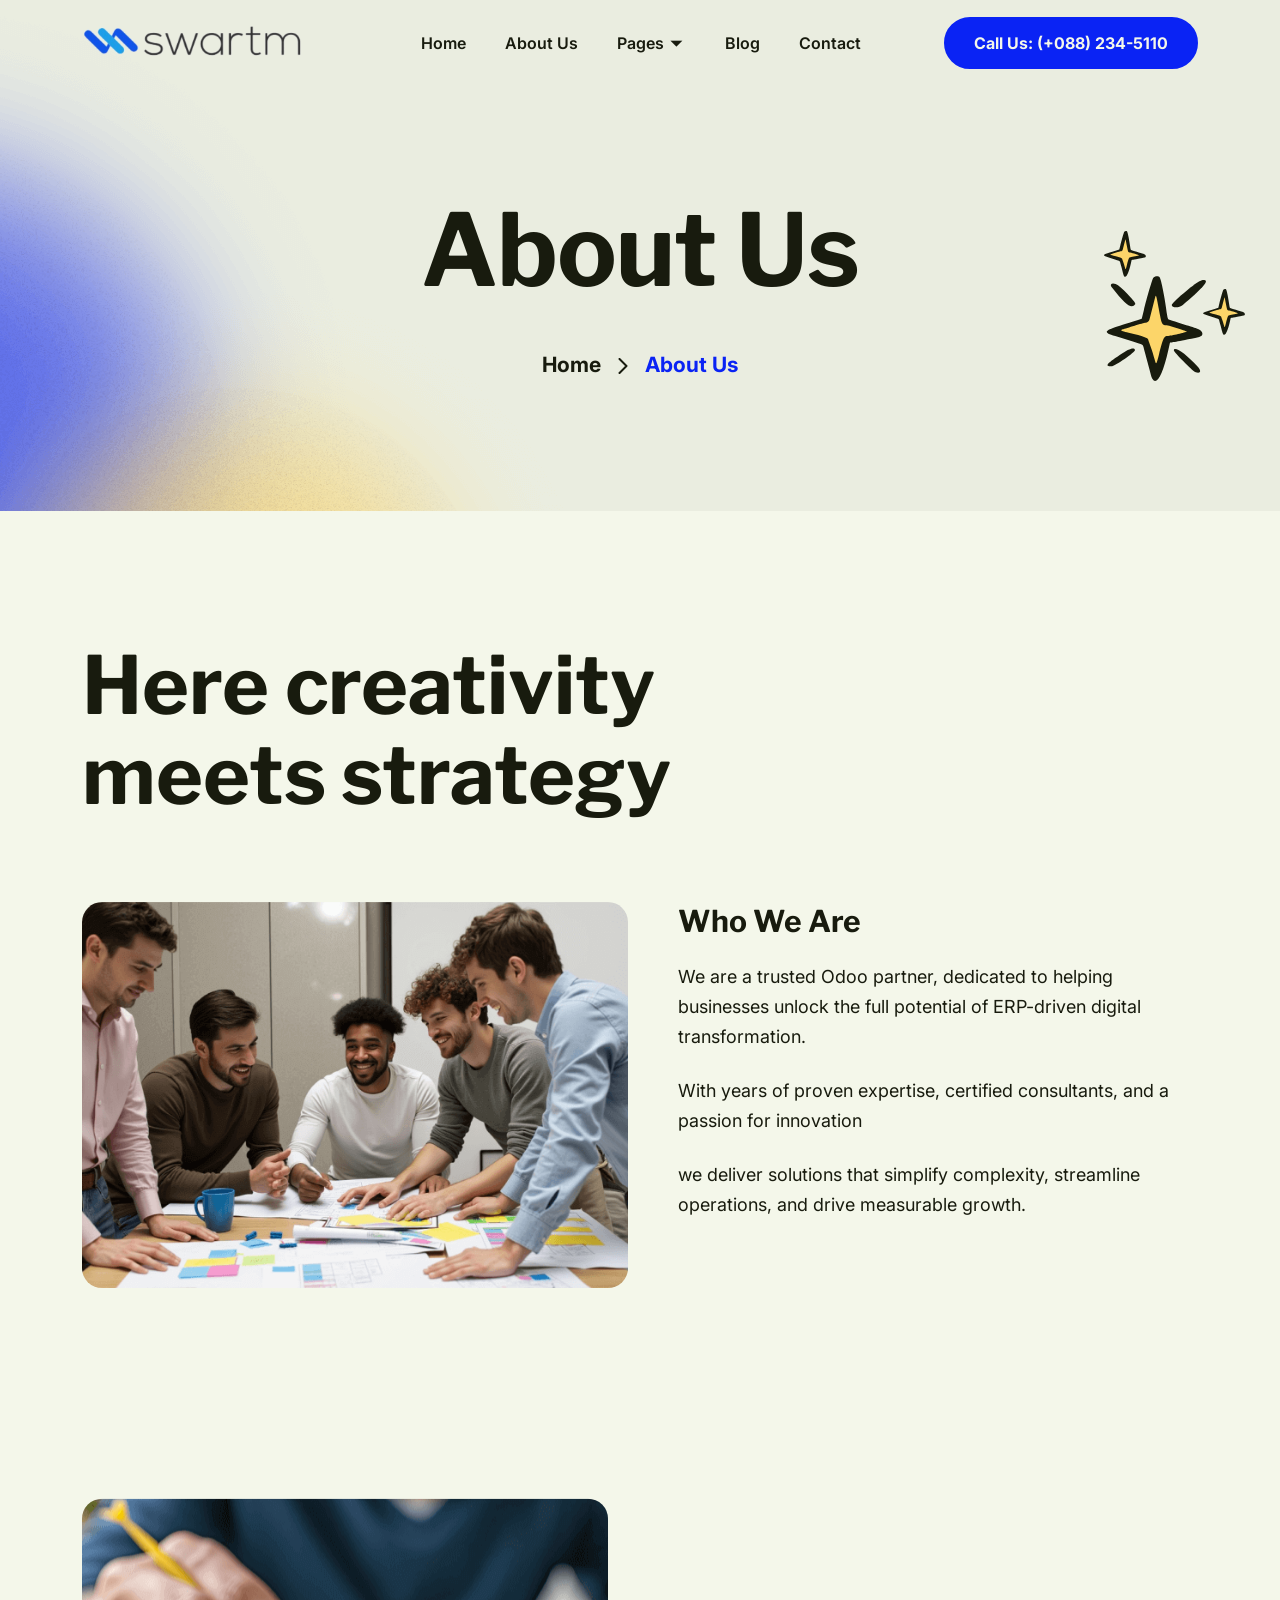
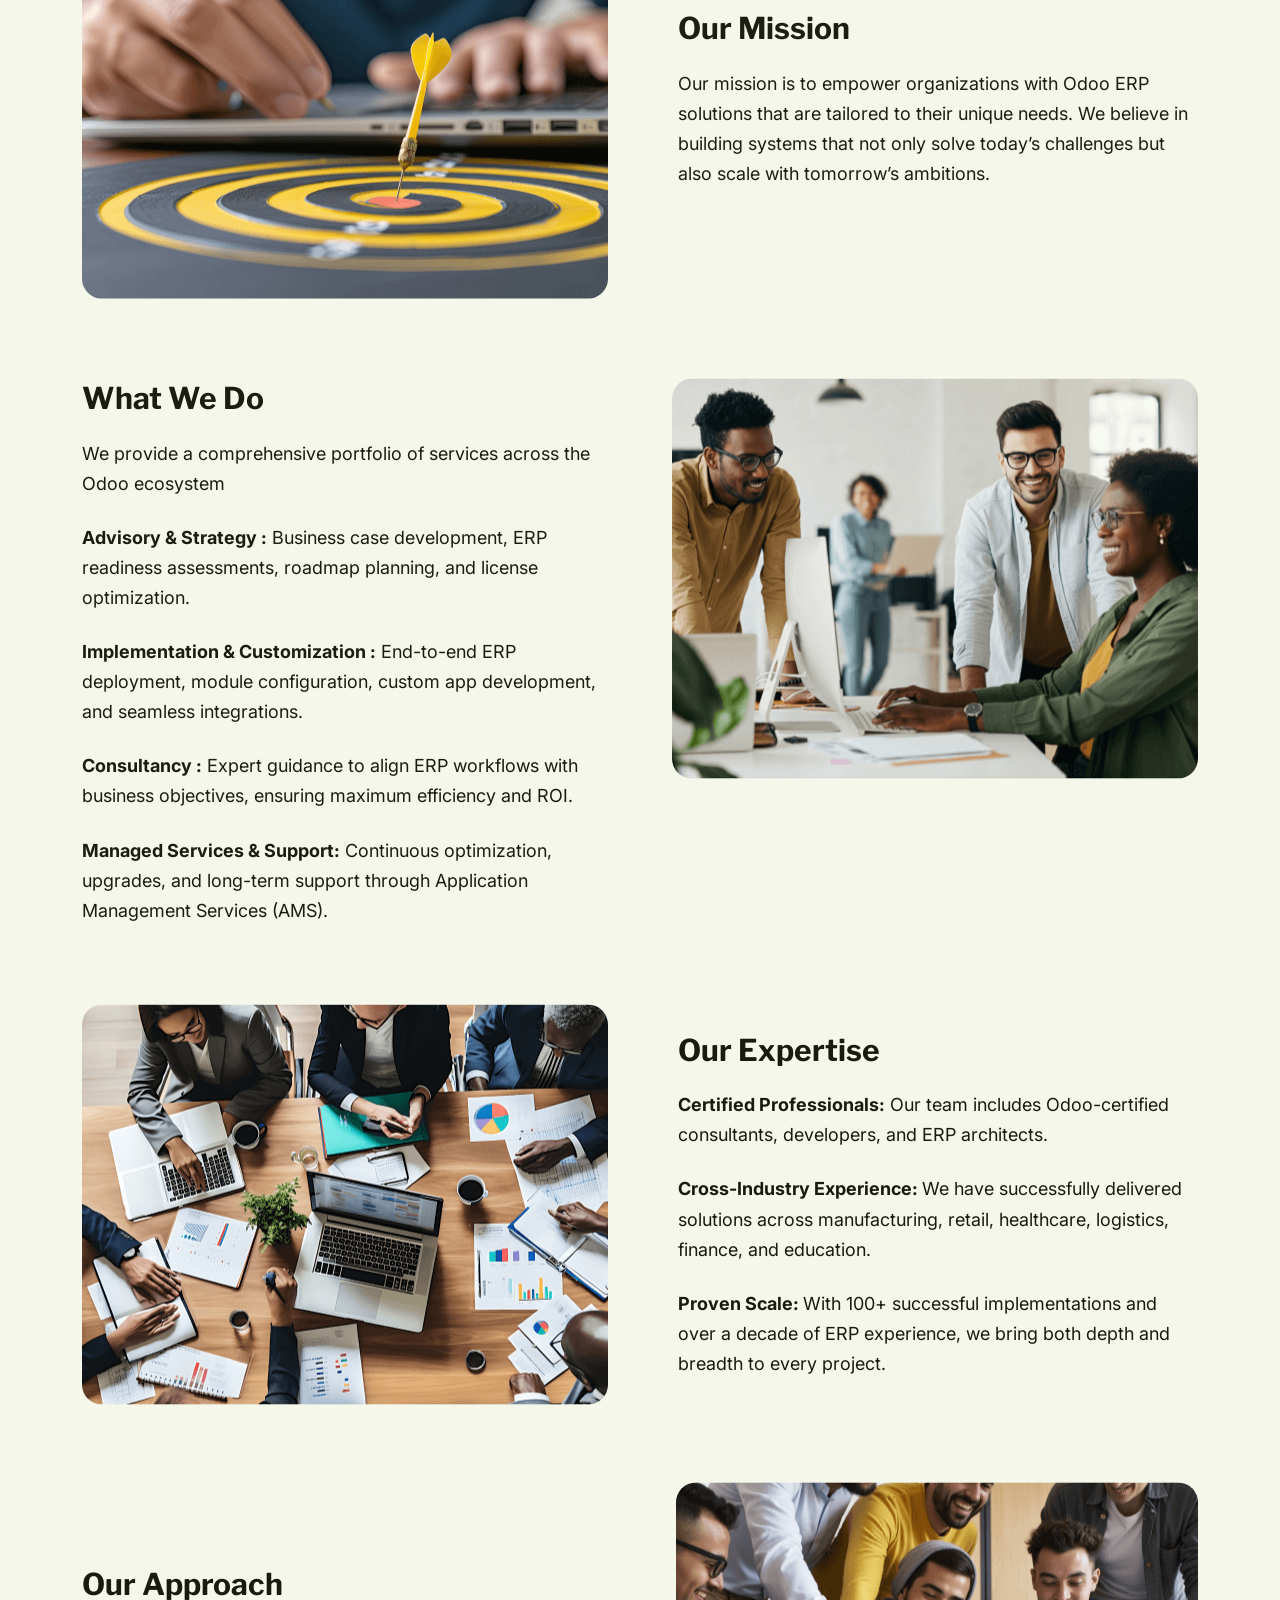
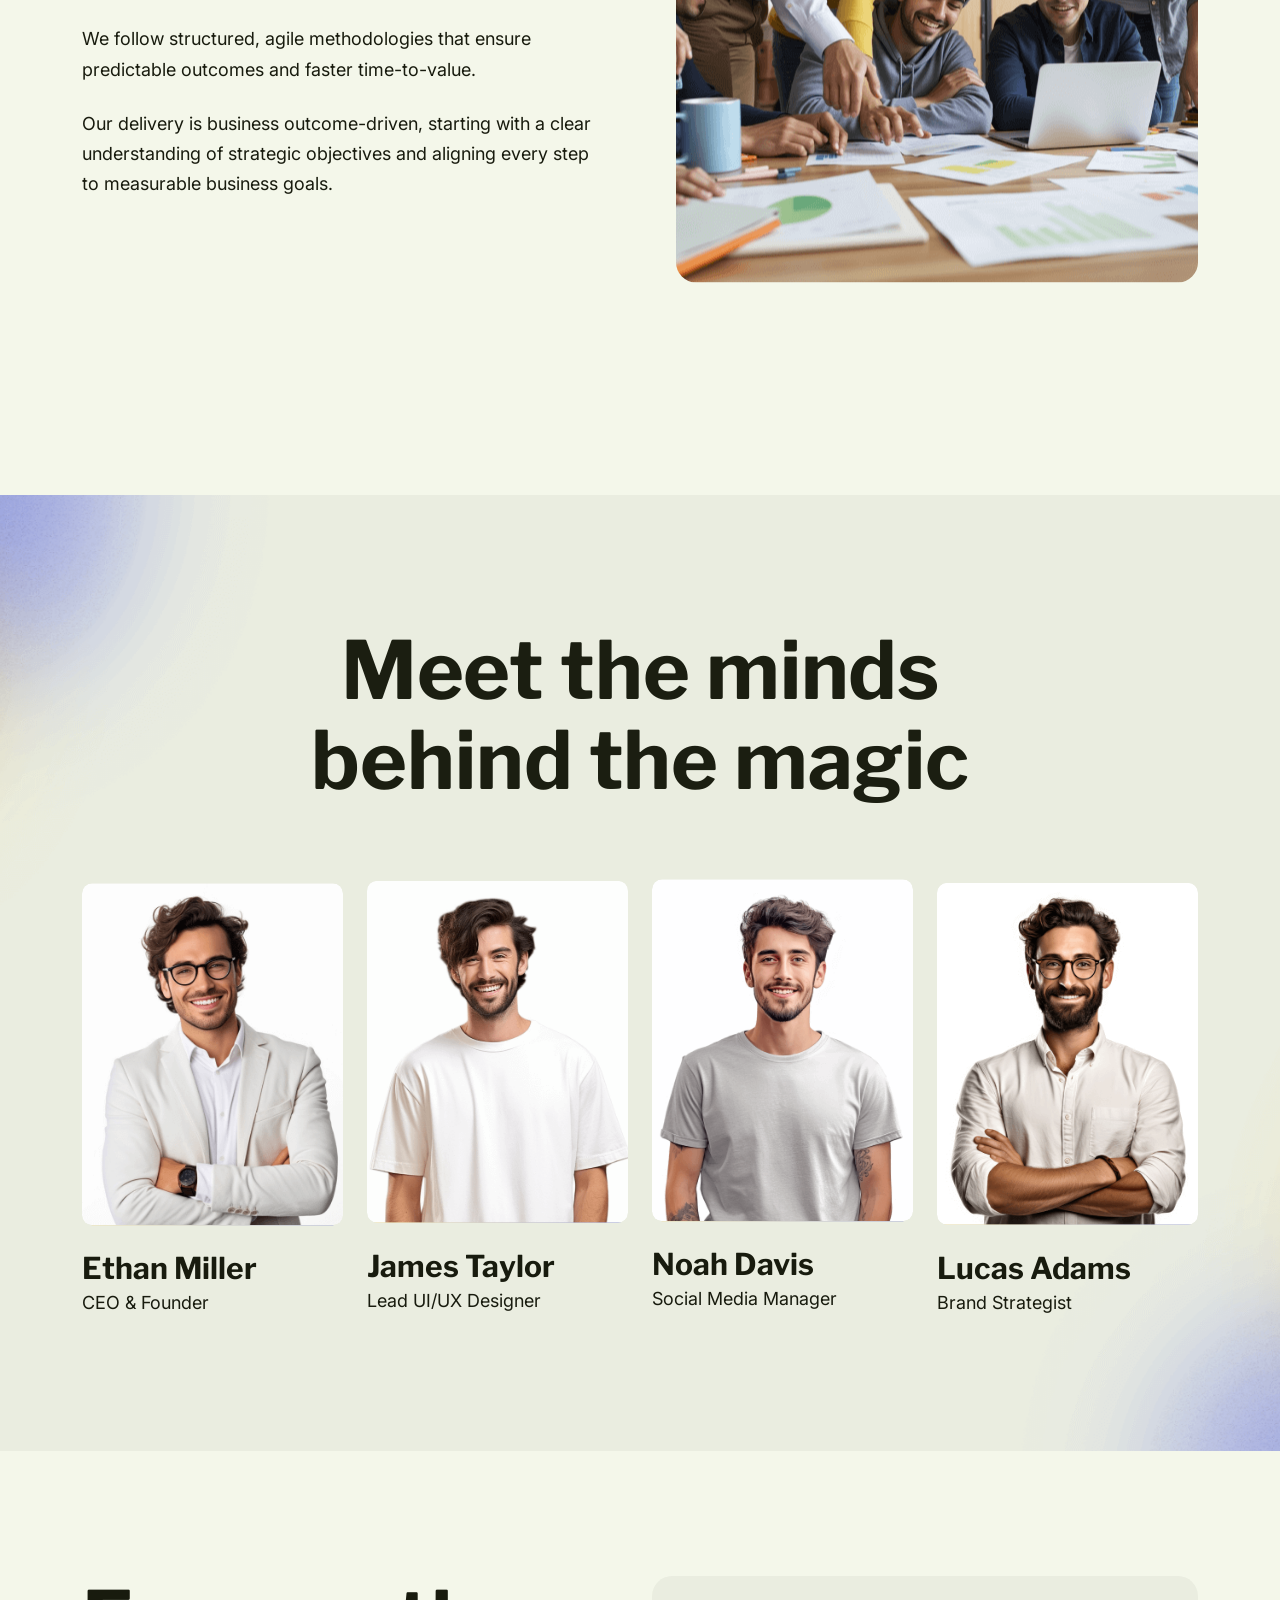
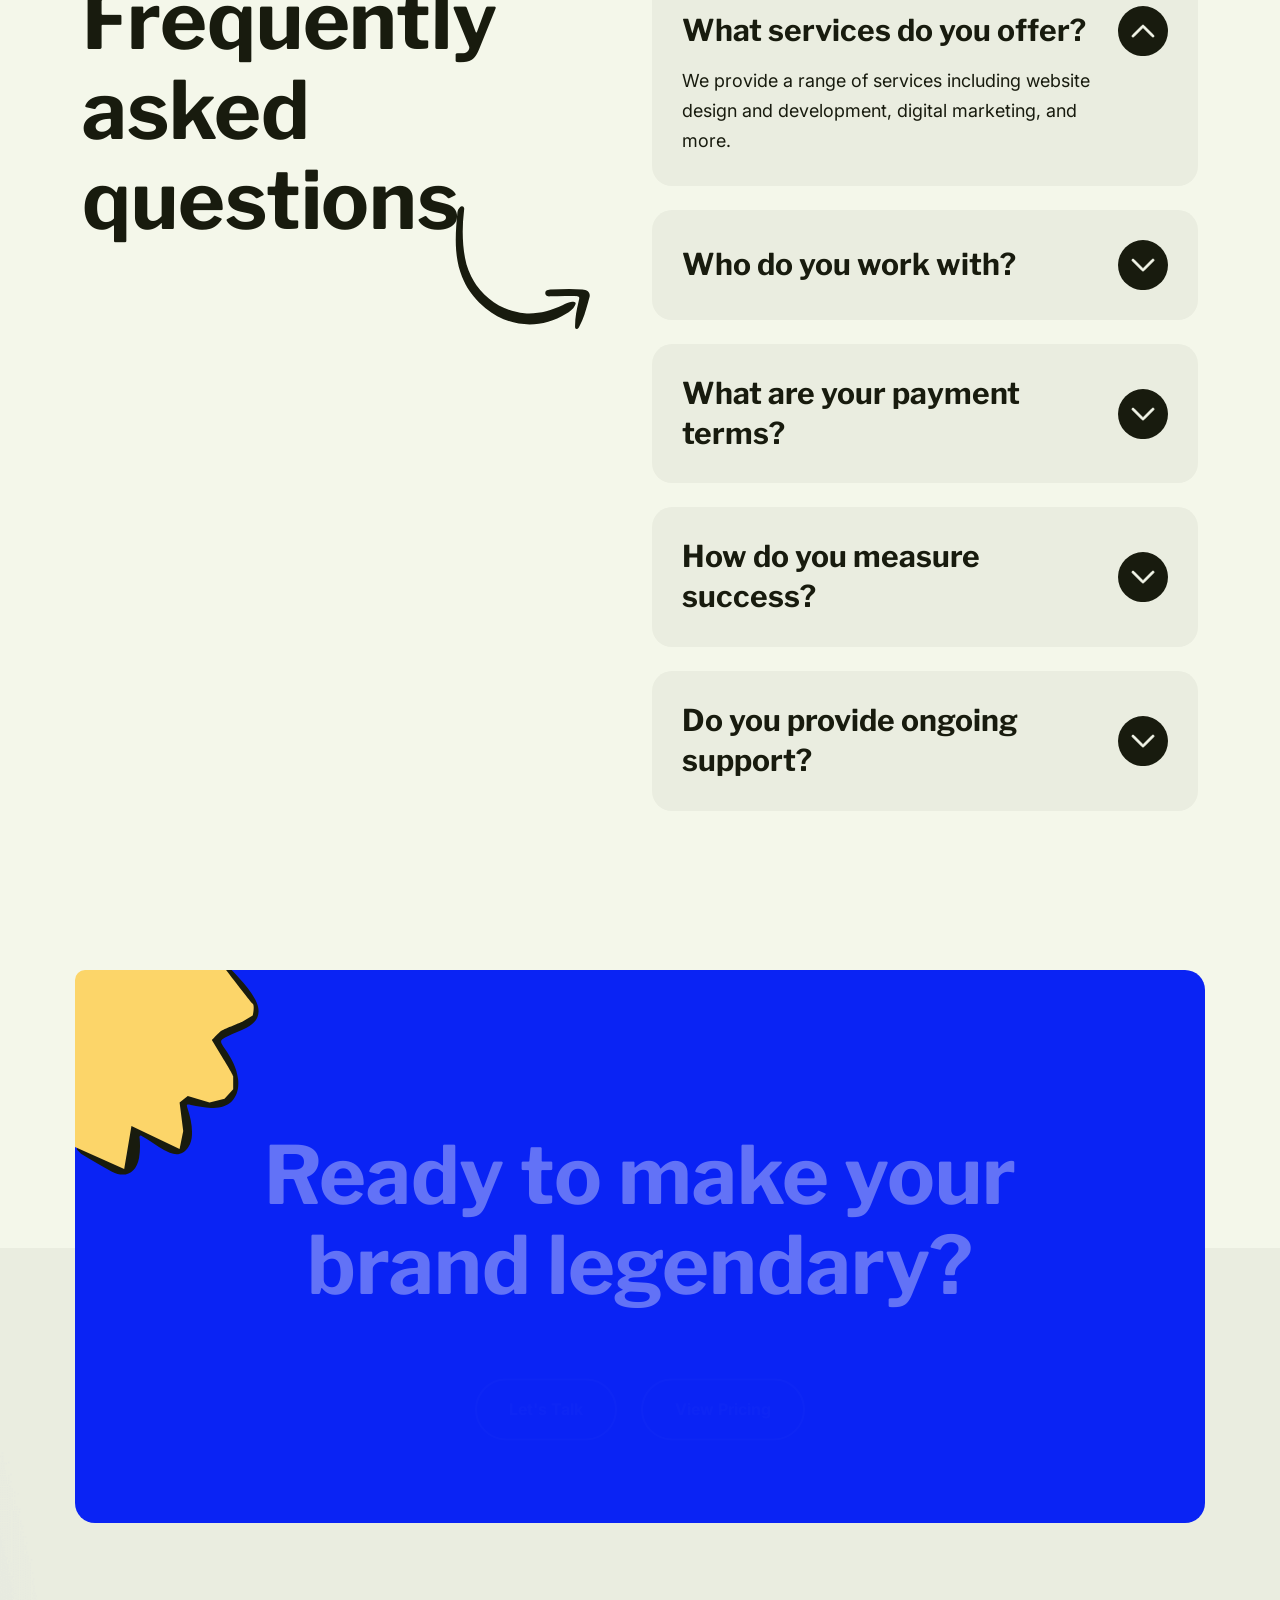
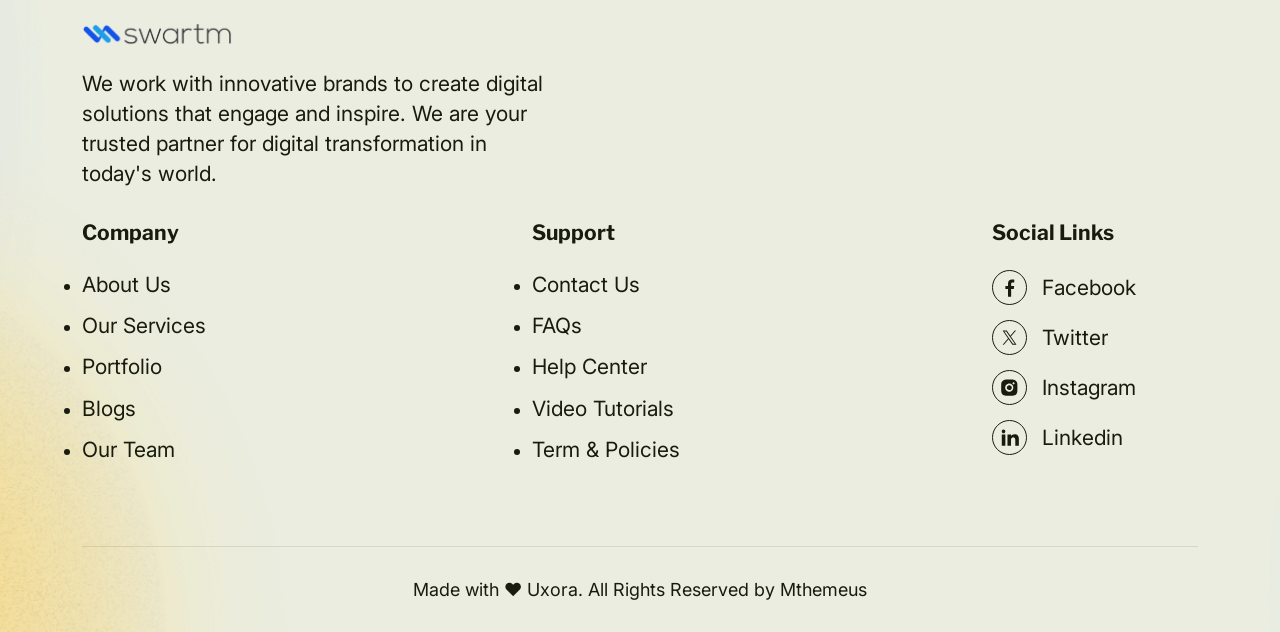
==== commit 055269d2: "update fevicon" ====
--- a/about-us.html
+++ b/about-us.html
@@ -651,7 +651,7 @@
           <div class="col-xxl-4 col-xl-12 col-md-12">
             <div class="uxora-footer-textarea">
               <a href="index.html">
-                <img src="assets/images/logo/logo-dark.svg" alt="">
+                <img src="assets/images/logo/swartm.png" width=150 alt="">
               </a>
               <p>We work with innovative brands to create digital solutions that engage and inspire. We are your trusted
                 partner for digital transformation in today's world.</p>
